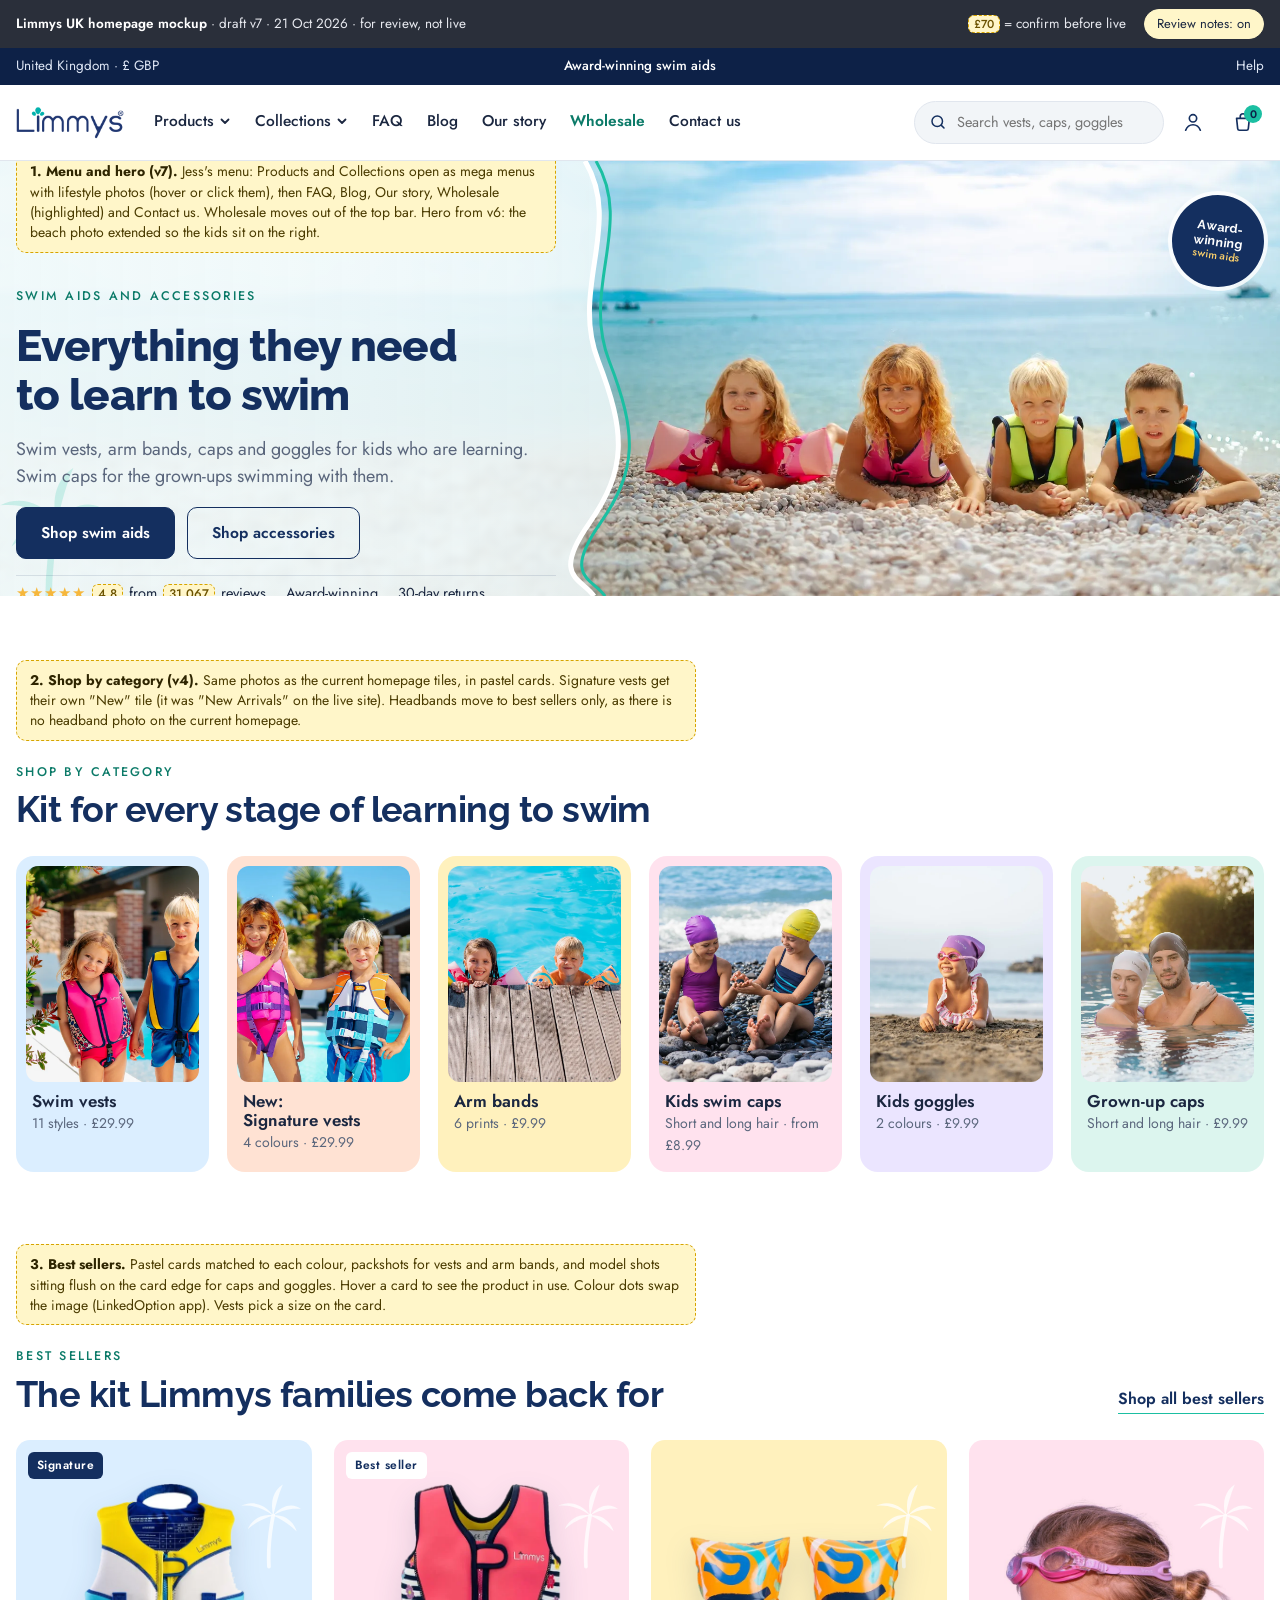
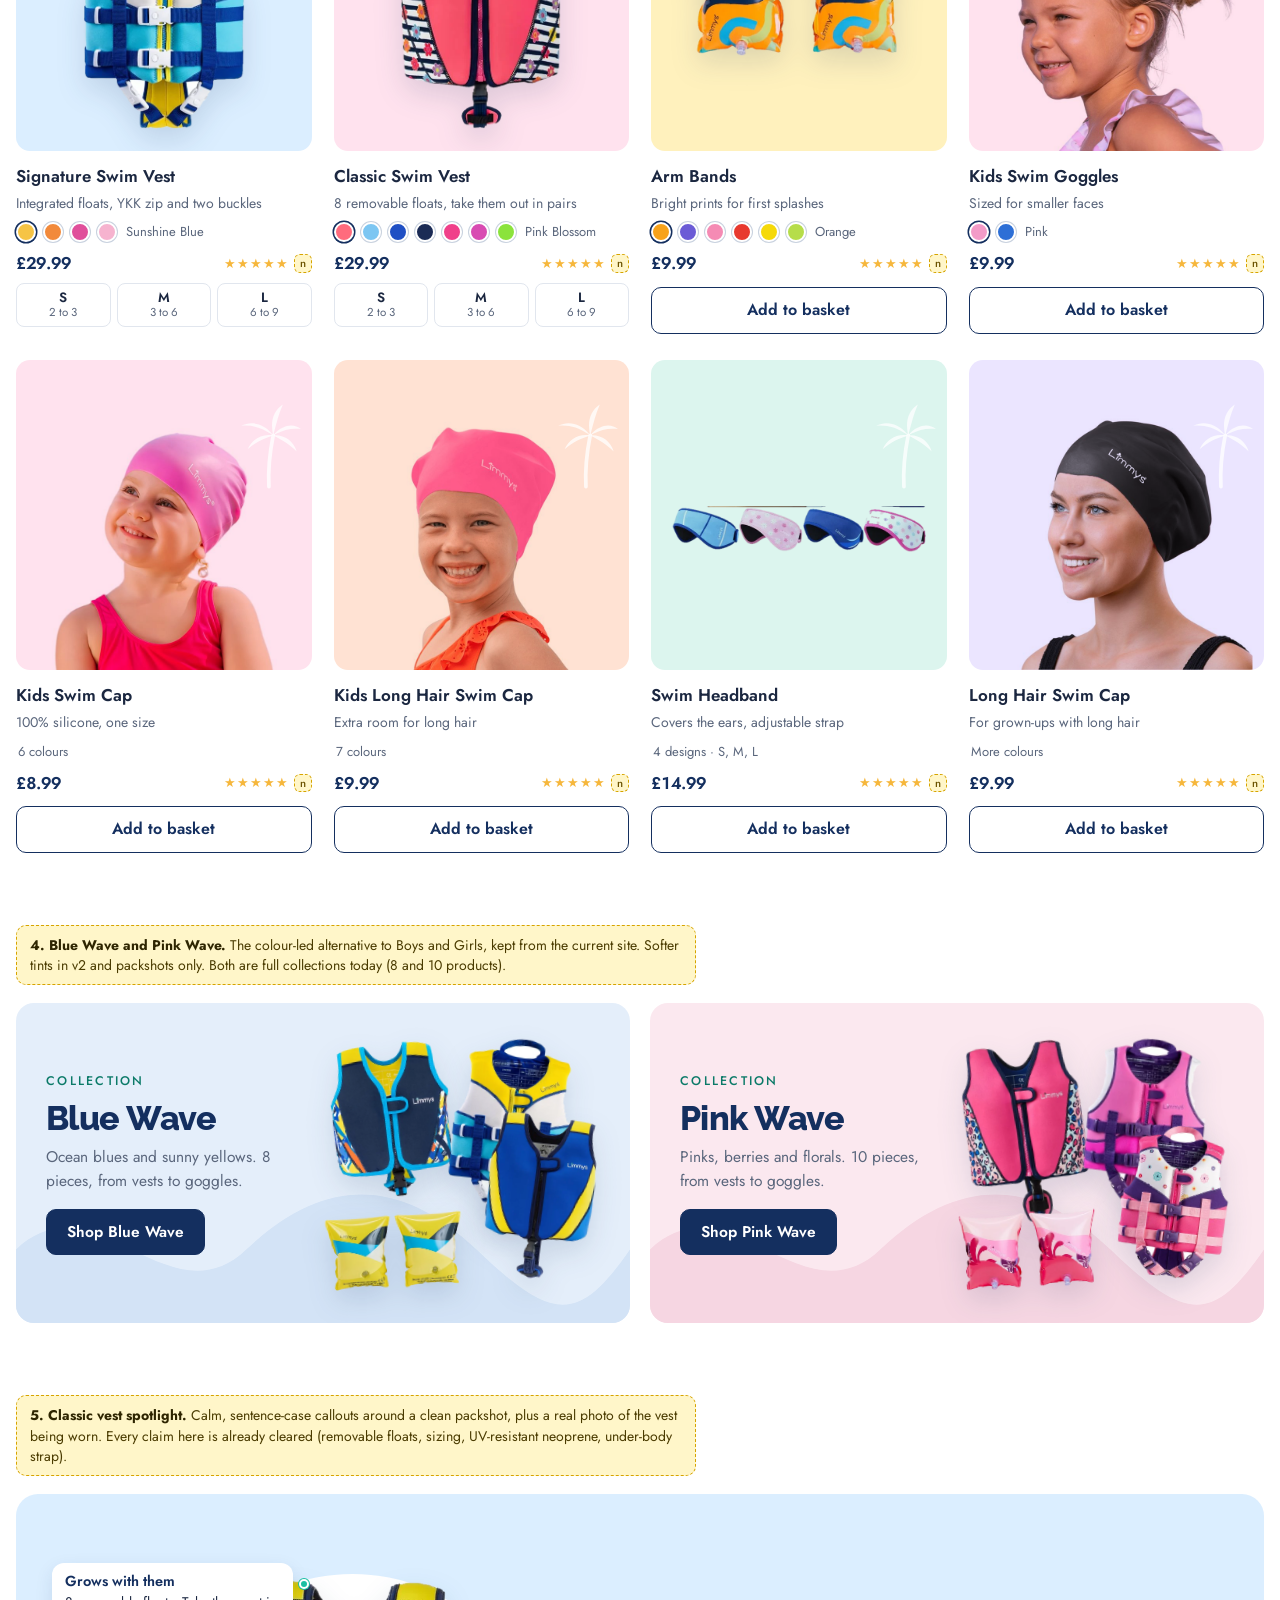
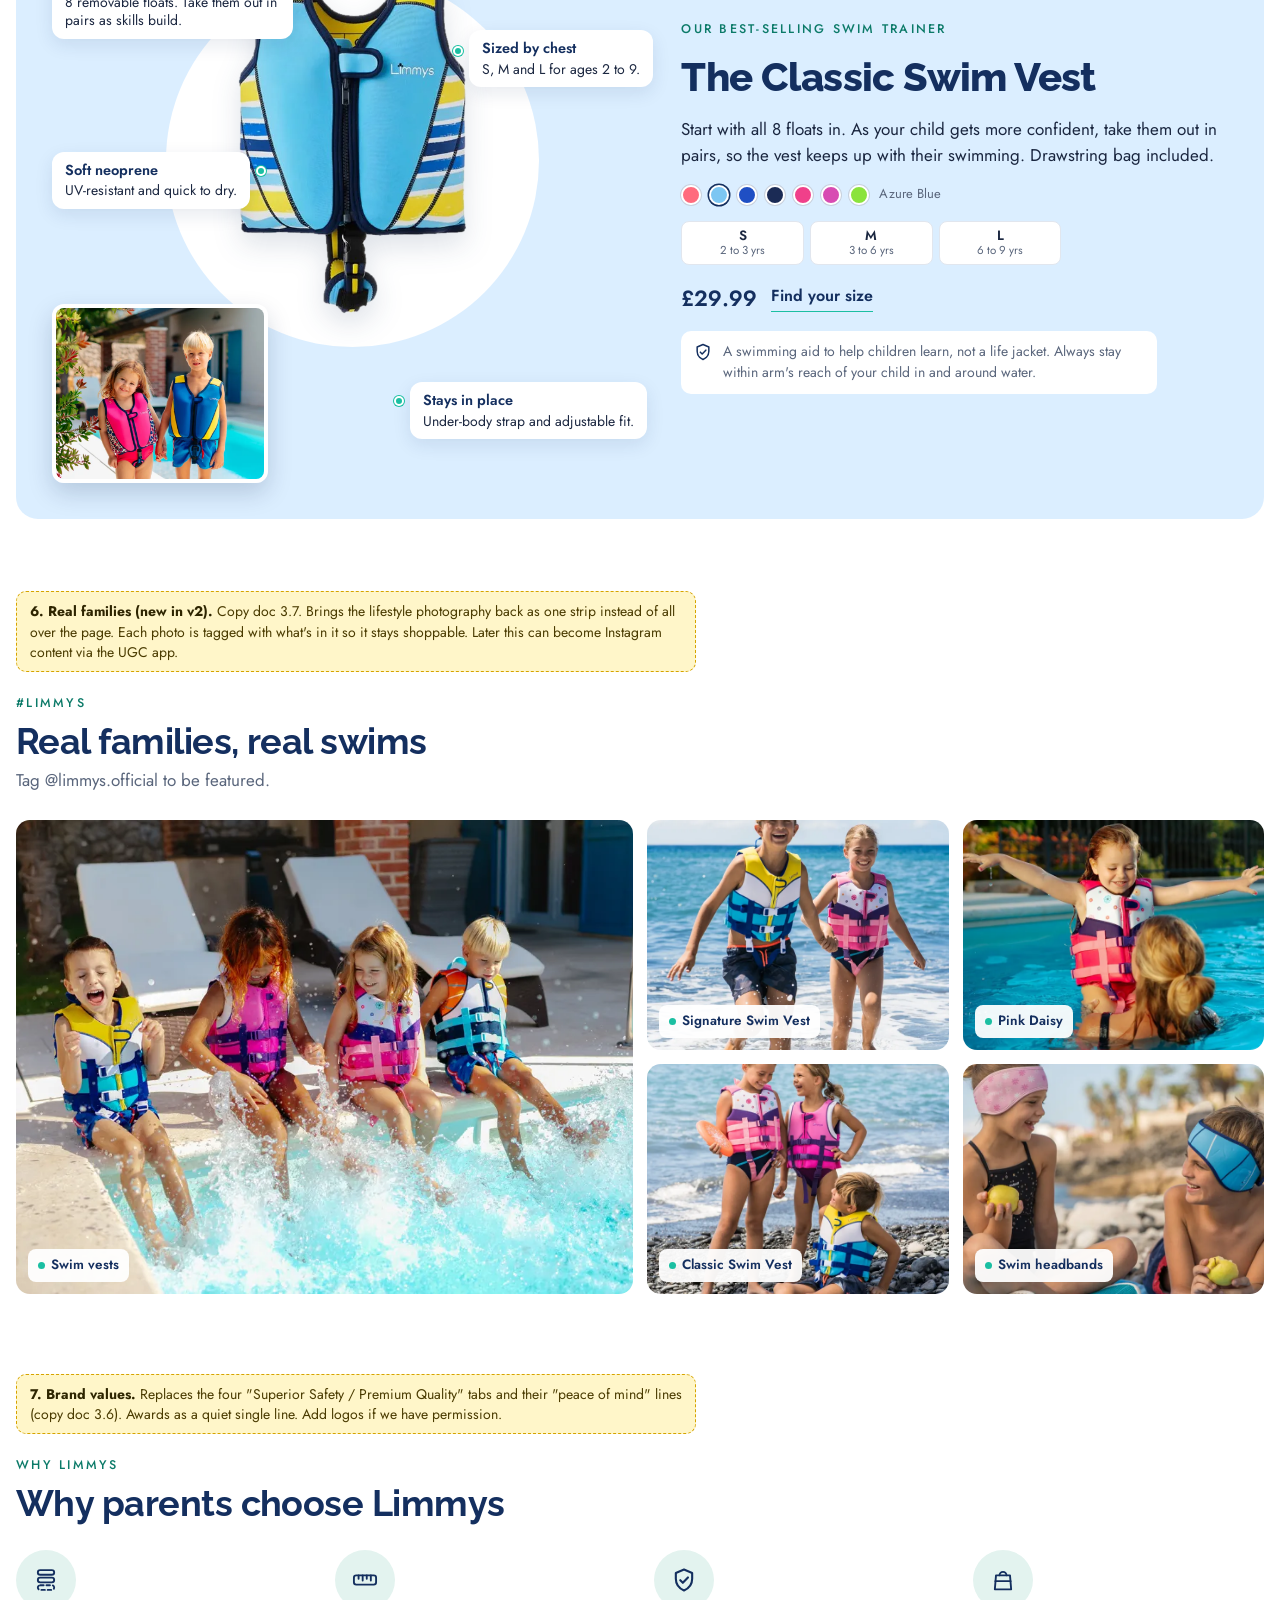
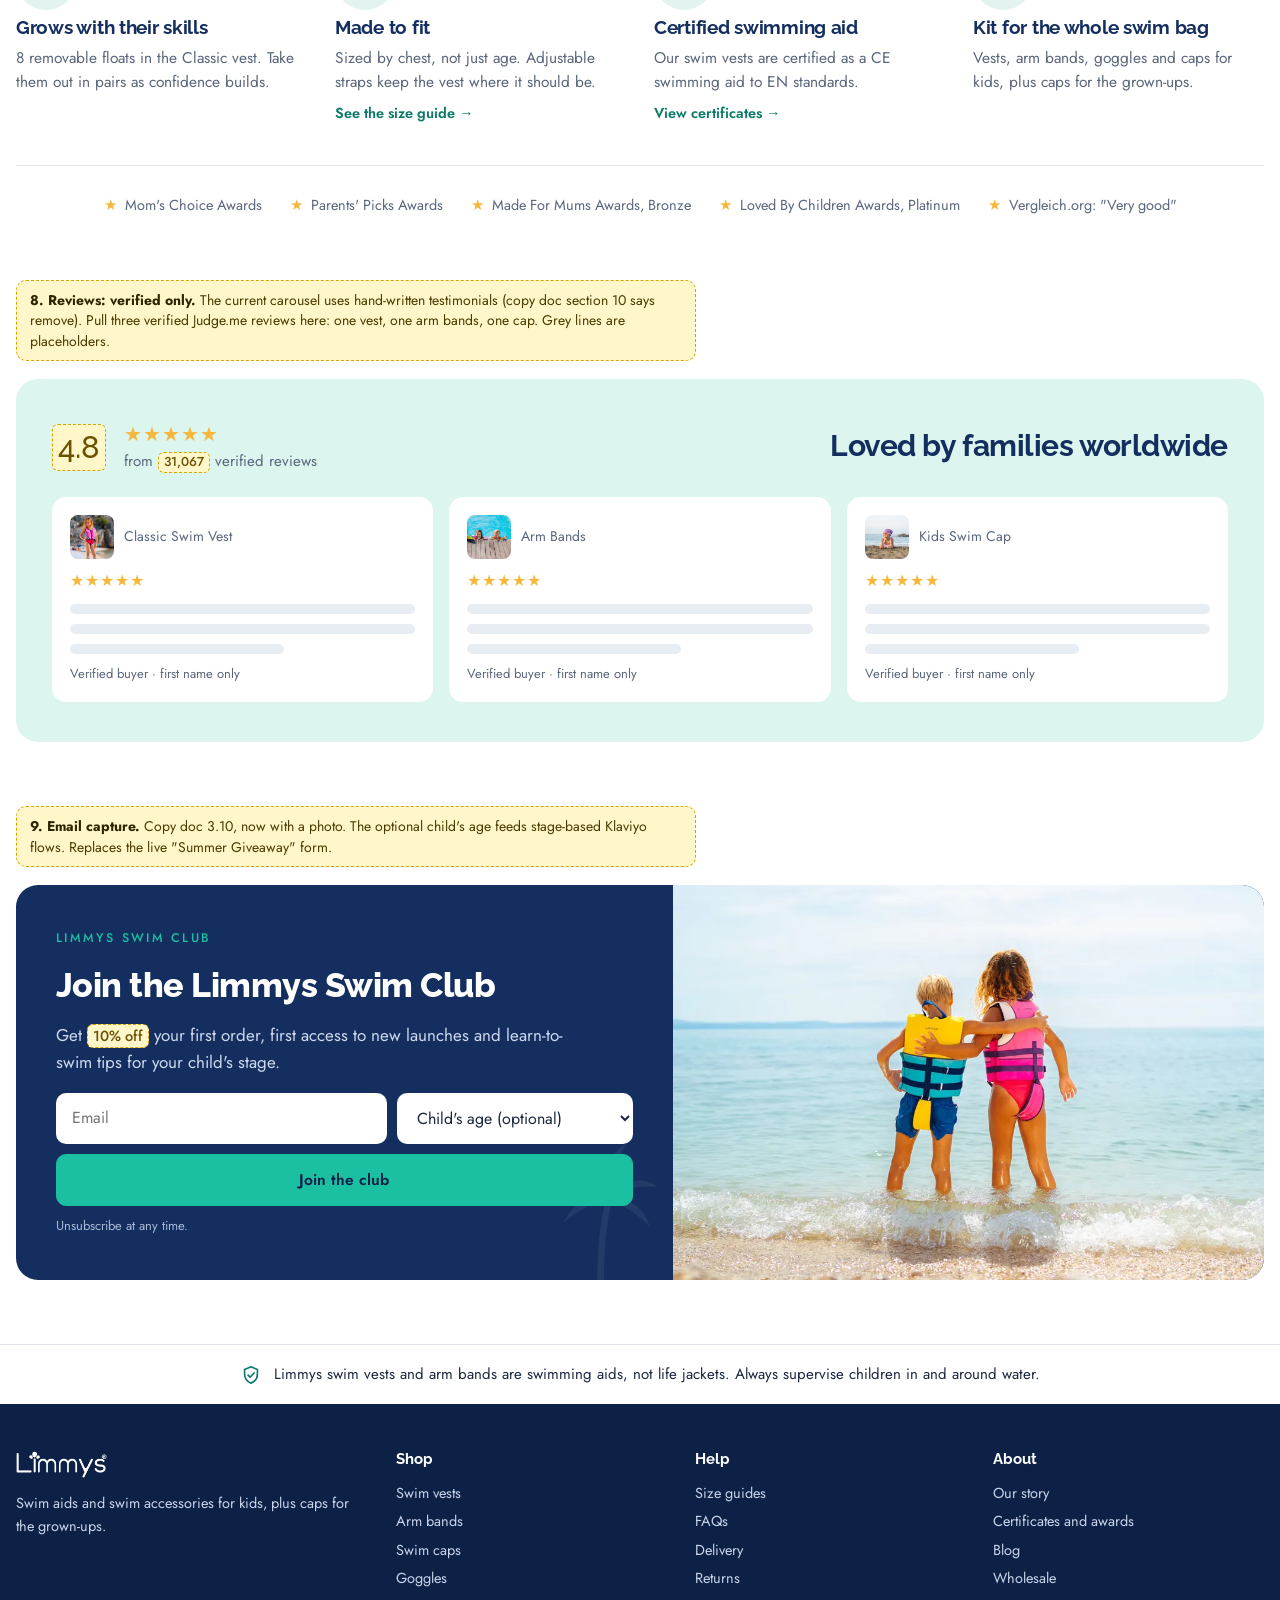
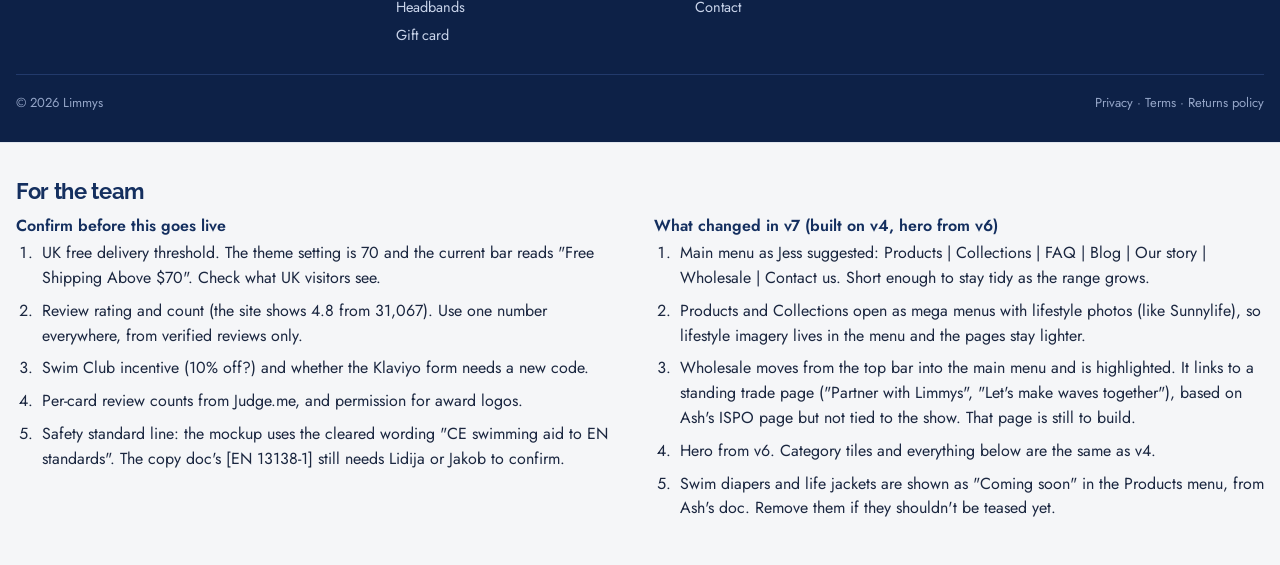
==== v7.html @ ace073a1 "Add v7: Jess's menu with mega menus, v6 beach hero Co-Authored-By: Claude Opus 5.5 <noreply@anthropi" ====
<!doctype html>
<html lang="en-GB">
<head>
<meta charset="utf-8">
<meta name="viewport" content="width=device-width,initial-scale=1,viewport-fit=cover">
<meta name="robots" content="noindex, nofollow">
<style>:root{color-scheme:light;padding-top:env(safe-area-inset-top,0px);padding-bottom:env(safe-area-inset-bottom,0px)}body{margin:0;font:14px system-ui,sans-serif}img{max-width:100%}[hidden]{display:none!important}</style>
</head>
<body>
<title>Limmys UK Homepage v7</title>
<meta name="claude:viewport-fit-sides" content="cover">
<link rel="preconnect" href="https://fonts.googleapis.com">
<link rel="preconnect" href="https://fonts.gstatic.com" crossorigin>
<link rel="stylesheet" href="https://fonts.googleapis.com/css2?family=Jost:wght@400;500;600&family=Raleway:wght@600;700;800&display=swap">
<style>
/* Layout: premium storefront. Real shoot photography carries the mood (hero, category tiles, family strip);
   clean packshots carry the shopping (best sellers, wave collections, spotlight). Navy + white base, brand aqua as a soft tint,
   teal only as a small accent. Graphics kept to a few line-art palms.
   Single light look on purpose: this mocks the live store, which has no dark mode. */
:root {
  color-scheme: light;
  --navy: #142f5f;
  --navy-deep: #0d2147;
  --teal: #1bbfa2;
  --teal-ink: #0b7a68;
  --ink: #1b2740;
  --muted: #5a667c;
  --line: #e1e6ee;
  --paper: #ffffff;
  --mist: #f2f5f8;
  --aqua: #e3f3ef;
  --blue-tint: #e4eefa;
  --pink-tint: #fbe8ef;
  --sun: #f6b73c;
  --sky: #dbeeff;
  --butter: #fff1bd;
  --pinkt: #ffe2ee;
  --lilac: #ebe5ff;
  --mintt: #dcf5ee;
  --coral: #ffe2d3;
  --beach-sky: #e3f5f7;
  --beach-sea: #a6e0dc;
  --beach-sea2: #7fd0c9;
  --beach-sand: #f7e8c9;
  --note: #fff6c9;
  --note-line: #d6a400;
  --display: "Raleway", "Avenir Next", "Segoe UI", sans-serif;
  --body: "Jost", "Futura", "Century Gothic", "Segoe UI", sans-serif;
  --r: 14px;
  --wrap: 1280px;
}
* { box-sizing: border-box; }
body { background: var(--paper); color: var(--ink); font-family: var(--body); font-size: 16px; line-height: 1.55; overflow-x: hidden; }
h1, h2, h3 { font-family: var(--display); color: var(--navy); margin: 0; text-wrap: balance; line-height: 1.12; letter-spacing: -.015em; }
p { margin: 0; }
a { color: inherit; }
button { font: inherit; cursor: pointer; }
:focus-visible { outline: 3px solid var(--teal); outline-offset: 3px; border-radius: 6px; }
.wrap { max-width: var(--wrap); margin: 0 auto; padding-left: max(16px, env(safe-area-inset-left, 0px)); padding-right: max(16px, env(safe-area-inset-right, 0px)); }
.gfx { position: absolute; pointer-events: none; }
img.p { display: block; max-width: 100%; height: auto; filter: drop-shadow(0 12px 14px rgba(20, 47, 95, .14)); }
.eyebrow { font-weight: 500; font-size: 12.5px; letter-spacing: .18em; text-transform: uppercase; color: var(--teal-ink); }
.stars { color: var(--sun); letter-spacing: 1px; }

/* ---------- Review chrome (not part of the store) ---------- */
.review { background: #2a2f3a; color: #e8eaf0; font-size: 13.5px; }
.review .wrap { display: flex; flex-wrap: wrap; gap: 8px 18px; align-items: center; padding-block: 9px; }
.review strong { color: #fff; font-weight: 600; }
.review .sp { flex: 1; }
.toggle { background: transparent; color: #fff; border: 1px solid rgba(255,255,255,.4); border-radius: 999px; padding: 4px 12px; font-size: 13px; }
.toggle[aria-pressed="true"] { background: var(--note); color: var(--ink); border-color: var(--note); }
.tbc { display: inline-block; border: 1.5px dashed var(--note-line); background: var(--note); color: #6b5200; border-radius: 6px; padding: 0 5px; font-size: .86em; font-weight: 500; line-height: 1.45; white-space: nowrap; }
.note { display: none; position: relative; z-index: 3; max-width: 680px; margin: 0 0 18px; background: var(--note); border: 1.5px dashed var(--note-line); border-radius: 10px; padding: 9px 13px; font-size: 14px; color: #4a3b00; line-height: 1.45; }
.note b { color: #2e2500; }
.notes-on .note { display: block; }

/* ---------- Utility bar + header ---------- */
.utility { background: var(--navy-deep); color: #dfe7f6; font-size: 13.5px; }
.utility .wrap { display: grid; grid-template-columns: 1fr auto 1fr; gap: 12px; align-items: center; padding-block: 8px; }
.utility .msg { text-align: center; font-weight: 500; color: #fff; }
.utility .msg span { color: var(--teal); }
.utility .r { justify-self: end; display: flex; gap: 18px; }
.utility a { text-decoration: none; }
.utility a:hover { color: #fff; }
header.site { background: var(--paper); border-bottom: 1px solid var(--line); position: sticky; top: env(safe-area-inset-top, 0px); z-index: 20; }
header.site .wrap { display: flex; align-items: center; gap: 30px; padding-block: 16px; }
.logo img { height: 38px; width: auto; display: block; }
nav.main { display: flex; gap: 26px; font-weight: 500; font-size: 15.5px; }
nav.main a { text-decoration: none; padding: 6px 0; border-bottom: 2px solid transparent; white-space: nowrap; }
nav.main a:hover { border-color: var(--teal); }
.hdr-r { margin-left: auto; display: flex; gap: 8px; align-items: center; }
.search { display: flex; align-items: center; gap: 8px; border: 1px solid var(--line); background: var(--mist); border-radius: 999px; padding: 8px 14px; width: 250px; color: var(--muted); font-size: 14.5px; }
.search svg { width: 18px; height: 18px; flex: none; color: var(--navy); }
.search input { border: 0; background: transparent; font: inherit; color: var(--ink); width: 100%; min-width: 0; outline: none; }
.icon-btn { width: 42px; height: 42px; display: grid; place-items: center; border-radius: 50%; border: 0; background: transparent; color: var(--navy); position: relative; }
.icon-btn:hover { background: var(--mist); }
.icon-btn svg { width: 22px; height: 22px; }
.bag-count { position: absolute; top: 4px; right: 2px; min-width: 18px; height: 18px; border-radius: 9px; background: var(--teal); color: var(--navy-deep); font-size: 11px; font-weight: 600; display: grid; place-items: center; padding: 0 4px; }
.menu-btn { display: none; }

/* ---------- Hero ---------- */
.hero { background: var(--beach-sky); position: relative; overflow: hidden; }
.hero .scene { position: absolute; inset: 0; width: 100%; height: 100%; z-index: 0; }
.hero-grid { position: relative; z-index: 2; display: grid; grid-template-columns: minmax(0, 1fr) minmax(0, 1fr); gap: 24px; align-items: center; padding-block: 34px 30px; }
.hero-copy { display: grid; align-content: center; gap: 16px; min-width: 0; }
.hero-art { position: relative; width: 100%; max-width: 560px; aspect-ratio: 1 / .74; justify-self: center; }
.hero-art .sunD { position: absolute; width: 58%; aspect-ratio: 1; left: 22%; top: 2%; border-radius: 50%; background: #ffe7a3; }
.hero-art img.p { position: absolute; }
.hero-art .v1 { width: 33%; left: 34%; top: 4%; z-index: 3; }
.hero-art .v2 { width: 25%; left: 15%; top: 14%; z-index: 2; transform: rotate(-9deg); }
.hero-art .v3 { width: 25%; right: 14%; top: 16%; z-index: 2; transform: rotate(8deg); }
.hero-art .a1 { width: 27%; left: 6%; bottom: 2%; z-index: 4; transform: rotate(-8deg); }
.hero-art .a2 { width: 25%; right: 6%; bottom: 4%; z-index: 4; transform: rotate(7deg); }
.hero-art .g1 { width: 22%; left: 40%; bottom: 0; z-index: 5; transform: rotate(-4deg); }
.badge-r { position: absolute; right: 0; top: 0; z-index: 6; width: 92px; aspect-ratio: 1; border-radius: 50%; background: var(--navy); color: #fff; display: grid; place-items: center; text-align: center; font-family: var(--display); font-weight: 700; font-size: 12.5px; line-height: 1.2; transform: rotate(8deg); box-shadow: 0 0 0 4px rgba(255,255,255,.8); }
.badge-r small { display: block; font-family: var(--body); font-weight: 500; font-size: 11px; color: #ffd36b; }
.hero h1 { font-size: clamp(32px, 3.8vw, 52px); font-weight: 800; }
.hero .sub { font-size: 18px; color: var(--muted); max-width: 30em; }
.ctas { display: flex; flex-wrap: wrap; gap: 12px; }
.btn { display: inline-flex; align-items: center; justify-content: center; gap: 8px; border-radius: 10px; padding: 13px 24px; font-weight: 600; font-size: 15.5px; text-decoration: none; border: 1.5px solid var(--navy); transition: background-color .15s ease, color .15s ease; }
.btn.solid { background: var(--navy); color: #fff; }
.btn.solid:hover { background: var(--navy-deep); }
.btn.ghost { background: transparent; color: var(--navy); }
.btn.ghost:hover { background: var(--paper); }
.trust { display: flex; flex-wrap: wrap; gap: 8px 20px; font-size: 14.5px; color: var(--ink); align-items: center; padding-top: 6px; border-top: 1px solid rgba(20,47,95,.12); }
.trust > span { display: inline-flex; align-items: center; gap: 6px; }

/* ---------- Generic section ---------- */
section.s { padding-block: 64px; position: relative; }
.s-head { display: flex; justify-content: space-between; align-items: end; gap: 12px 24px; flex-wrap: wrap; margin-bottom: 26px; }
.s-head h2 { font-size: clamp(26px, 3vw, 36px); font-weight: 700; margin-top: 6px; }
.s-head p { color: var(--muted); font-size: 17px; margin-top: 6px; }
.link { color: var(--navy); font-weight: 600; text-decoration: none; border-bottom: 1.5px solid var(--teal); padding-bottom: 2px; white-space: nowrap; }

/* ---------- Category tiles (photos) ---------- */
.cats { display: grid; grid-template-columns: repeat(6, minmax(0, 1fr)); gap: 18px; }
.cat { text-decoration: none; display: grid; gap: 10px; align-content: start; min-width: 0; border-radius: 18px; padding: 10px 10px 16px; transition: transform .2s ease; }
.cat:hover { transform: translateY(-3px); }
.cat h3, .cat .meta { padding-inline: 6px; }
.cat .ph { border-radius: 12px; overflow: hidden; aspect-ratio: 4 / 5; max-width: 100%; background: var(--mist); }
.bg-sky { background: var(--sky); } .bg-butter { background: var(--butter); } .bg-pink { background: var(--pinkt); }
.bg-lilac { background: var(--lilac); } .bg-mint { background: var(--mintt); } .bg-coral { background: var(--coral); }
.cat .ph img { width: 100%; height: 100%; object-fit: cover; display: block; transition: transform .4s ease; }
.cat:hover .ph img { transform: scale(1.05); }
.cat h3 { font-family: var(--body); font-size: 17px; font-weight: 600; color: var(--ink); letter-spacing: 0; }
.cat .meta { font-size: 14px; color: var(--muted); margin-top: -8px; }

/* ---------- Product cards ---------- */
.grid { display: grid; grid-template-columns: repeat(4, minmax(0, 1fr)); gap: 26px 22px; }
.card { display: grid; grid-template-rows: auto 1fr; gap: 14px; min-width: 0; }
.card .ph { position: relative; border-radius: var(--r); aspect-ratio: 1 / 1.05; overflow: hidden; background: var(--mist); display: grid; place-items: center; transition: background-color .25s ease; }
.card .ph .gfx.palm { width: 64px; right: 10px; top: 10px; color: rgba(255,255,255,.75); z-index: 0; }
.card .ph img.p { max-height: 74%; max-width: 74%; width: auto; position: relative; z-index: 1; }
.card .ph img.model { position: absolute; left: 50%; bottom: 0; transform: translateX(-50%); height: 88%; width: auto; max-width: none; mix-blend-mode: multiply; z-index: 1; }
.card .ph img.model.wide { height: auto; width: 86%; bottom: 38%; }
.card .ph .alt { position: absolute; inset: 0; width: 100%; height: 100%; object-fit: cover; opacity: 0; transition: opacity .35s ease; z-index: 2; }
.card:hover .ph .alt { opacity: 1; }
.badge { position: absolute; left: 12px; top: 12px; z-index: 3; background: var(--paper); color: var(--navy); font-weight: 600; font-size: 12px; letter-spacing: .04em; border-radius: 6px; padding: 4px 9px; }
.badge.dark { background: var(--navy); color: #fff; }
.card .body { display: grid; gap: 6px; align-content: start; }
.card h3 { font-family: var(--body); font-size: 17px; font-weight: 600; color: var(--ink); line-height: 1.3; letter-spacing: 0; }
.card .feat { font-size: 14px; color: var(--muted); }
.card .row { display: flex; align-items: center; justify-content: space-between; gap: 8px; flex-wrap: wrap; }
.price { font-weight: 600; font-size: 17px; color: var(--navy); font-variant-numeric: tabular-nums; }
.rating { font-size: 13px; color: var(--muted); display: inline-flex; gap: 5px; align-items: center; }
.swatches { display: flex; flex-wrap: wrap; gap: 7px; min-height: 24px; align-items: center; }
.sw-btn { width: 20px; height: 20px; border-radius: 50%; border: 2px solid var(--paper); box-shadow: 0 0 0 1px #c9d2df; padding: 0; }
.sw-btn[aria-pressed="true"] { box-shadow: 0 0 0 1.5px var(--navy); }
.sw-label { font-size: 13px; color: var(--muted); margin-left: 2px; }
.add { margin-top: 4px; width: 100%; border-radius: 10px; border: 1.5px solid var(--navy); background: var(--paper); color: var(--navy); font-weight: 600; padding: 10px 14px; transition: background-color .15s ease, color .15s ease; }
.add:hover { background: var(--navy); color: #fff; }
.sizes { display: flex; gap: 6px; }
.sizes button { flex: 1; border: 1px solid var(--line); background: var(--paper); border-radius: 8px; padding: 6px 0; font-weight: 600; font-size: 13.5px; color: var(--ink); line-height: 1.2; }
.sizes button small { display: block; font-weight: 400; font-size: 11.5px; color: var(--muted); }
.sizes button:hover { border-color: var(--navy); }

/* ---------- Wave collections ---------- */
.waves { display: grid; grid-template-columns: 1fr 1fr; gap: 20px; }
.wave-tile { position: relative; border-radius: 18px; overflow: hidden; min-height: 320px; text-decoration: none; display: grid; grid-template-columns: minmax(0, 1fr) minmax(0, 1.1fr); align-items: center; padding: 30px; gap: 10px; }
.wave-tile.blue { background: var(--blue-tint); }
.wave-tile.pinky { background: var(--pink-tint); }
.wave-tile .gfx.wv { left: 0; right: 0; bottom: 0; width: 100%; height: 46%; }
.wave-tile.blue .wv { color: #d3e3f6; } .wave-tile.pinky .wv { color: #f6d6e2; }
.wave-tile .txt { position: relative; z-index: 2; display: grid; gap: 8px; align-content: center; min-width: 0; }
.wave-tile h3 { font-size: clamp(26px, 2.8vw, 34px); font-weight: 800; }
.wave-tile .txt p { color: var(--muted); font-size: 15.5px; }
.wave-tile .btn { justify-self: start; margin-top: 8px; padding: 10px 20px; }
.wave-tile .pile { position: relative; z-index: 2; height: 250px; }
.pile img.p { position: absolute; }
.pile .i1 { width: 42%; left: 6%; top: 2%; transform: rotate(-7deg); }
.pile .i2 { width: 42%; left: 48%; top: 0; transform: rotate(6deg); }
.pile .i3 { width: 48%; left: 4%; bottom: 0; transform: rotate(-3deg); z-index: 3; }
.pile .i4 { width: 38%; right: 2%; bottom: 4%; transform: rotate(7deg); z-index: 3; }

/* ---------- Spotlight ---------- */
.spot { background: var(--sky); border-radius: 22px; display: grid; grid-template-columns: minmax(0, 1.1fr) minmax(0, 1fr); gap: 28px; align-items: center; padding: 36px; position: relative; overflow: hidden; }
.spot-art { position: relative; aspect-ratio: 1 / .92; min-width: 0; max-width: 100%; }
.spot-art .disc { position: absolute; width: 62%; aspect-ratio: 1; left: 19%; top: 8%; border-radius: 50%; background: var(--paper); }
.spot-art img.p { position: absolute; width: 38%; left: 31%; top: 9%; z-index: 2; }
.spot-art .inset { position: absolute; left: 0; bottom: 0; width: 36%; border-radius: 12px; border: 4px solid var(--paper); box-shadow: 0 10px 24px rgba(13,33,71,.18); z-index: 4; display: block; }
.callout { position: absolute; z-index: 3; background: var(--paper); border-radius: 12px; padding: 9px 13px; font-size: 14px; line-height: 1.3; max-width: 40%; box-shadow: 0 6px 18px rgba(20,47,95,.10); }
.callout b { display: block; font-weight: 600; color: var(--navy); font-size: 14.5px; margin-bottom: 2px; }
.callout .dot { position: absolute; width: 10px; height: 10px; border-radius: 50%; background: var(--teal); border: 2px solid var(--paper); box-shadow: 0 0 0 1px var(--teal); }
.co1 { left: 0; top: 6%; } .co1 .dot { right: -16px; top: 16px; }
.co2 { right: 0; top: 18%; } .co2 .dot { left: -16px; top: 16px; }
.co3 { left: 0; top: 40%; } .co3 .dot { right: -16px; top: 14px; }
.co4 { right: 1%; bottom: 8%; } .co4 .dot { left: -16px; top: 14px; }
.spot .copy { display: grid; gap: 16px; position: relative; z-index: 2; min-width: 0; }
.spot h2 { font-size: clamp(28px, 3.2vw, 40px); font-weight: 800; }
.spot .copy > p { font-size: 17px; color: var(--ink); max-width: 34em; }
.spot .sizes { max-width: 380px; }
.spot .price { font-size: 22px; }
.safety { display: flex; gap: 10px; align-items: start; font-size: 14px; color: var(--muted); background: var(--paper); border-radius: 10px; padding: 10px 12px; max-width: 34em; }
.safety svg { flex: none; width: 20px; height: 20px; color: var(--navy); margin-top: 1px; }
.swatch-strip { display: flex; gap: 8px; flex-wrap: wrap; align-items: center; }

/* ---------- Real families ---------- */
.mosaic { display: grid; grid-template-columns: repeat(4, minmax(0, 1fr)); grid-auto-rows: 230px; gap: 14px; }
.tile { position: relative; border-radius: var(--r); overflow: hidden; background: var(--mist); }
.tile img { width: 100%; height: 100%; object-fit: cover; display: block; transition: transform .4s ease; }
.tile:hover img { transform: scale(1.04); }
.tile.big { grid-column: span 2; grid-row: span 2; }
.tile .tag { position: absolute; left: 12px; bottom: 12px; background: rgba(255,255,255,.94); color: var(--navy); border-radius: 8px; padding: 6px 10px; font-size: 13.5px; font-weight: 600; display: inline-flex; gap: 6px; align-items: center; }
.tile .tag::before { content: ""; width: 7px; height: 7px; border-radius: 50%; background: var(--teal); }

/* ---------- Tenets ---------- */
.tenets { display: grid; grid-template-columns: repeat(4, minmax(0, 1fr)); gap: 28px; }
.tenet { display: grid; gap: 8px; align-content: start; }
.tenet .ic { width: 60px; height: 60px; border-radius: 50%; display: grid; place-items: center; background: var(--aqua); }
.tenet .ic svg { width: 28px; height: 28px; color: var(--navy); }
.tenet h3 { font-size: 18.5px; font-weight: 700; }
.tenet p { color: var(--muted); font-size: 15.5px; }
.tenet a { font-size: 14.5px; font-weight: 600; color: var(--teal-ink); text-decoration: none; }
.awards { margin-top: 40px; padding-top: 28px; border-top: 1px solid var(--line); display: flex; flex-wrap: wrap; gap: 10px 28px; align-items: center; justify-content: center; color: var(--muted); font-size: 14.5px; }
.awards span { display: inline-flex; gap: 8px; align-items: center; }
.awards span::before { content: "★"; color: var(--sun); }

/* ---------- Reviews ---------- */
.reviews { background: var(--mintt); border-radius: 22px; padding: 40px 36px; }
.rev-sum { display: flex; flex-wrap: wrap; align-items: center; gap: 10px 18px; margin-bottom: 24px; }
.rev-sum .big { font-family: var(--display); font-weight: 800; font-size: 44px; color: var(--navy); line-height: 1; }
.rev-sum .stars { font-size: 20px; }
.rev-grid { display: grid; grid-template-columns: repeat(3, minmax(0, 1fr)); gap: 16px; }
.rev { background: var(--paper); border-radius: 14px; padding: 18px; display: grid; gap: 10px; align-content: start; min-width: 0; }
.rev .prod { display: flex; gap: 10px; align-items: center; font-size: 14px; color: var(--muted); }
.rev .prod img { width: 44px; height: 44px; object-fit: cover; border-radius: 8px; }
.rev .ph-line { height: 10px; border-radius: 5px; background: #e8edf3; }
.rev .ph-line.s { width: 62%; }
.rev .who { font-size: 13px; color: var(--muted); }

/* ---------- Swim club ---------- */
.club { background: var(--navy); color: #fff; border-radius: 22px; overflow: hidden; display: grid; grid-template-columns: minmax(0, 1fr) minmax(0, .9fr); position: relative; }
.club .in { padding: 44px 40px; display: grid; gap: 18px; align-content: center; position: relative; }
.club h2 { color: #fff; font-size: clamp(26px, 2.8vw, 34px); font-weight: 800; }
.club p { color: #cfd9ee; font-size: 17px; max-width: 30em; }
.club form { display: grid; grid-template-columns: 1.4fr 1fr; gap: 10px; position: relative; z-index: 2; }
.club input, .club select { font: inherit; font-size: 16px; padding: 13px 16px; border-radius: 10px; border: 0; background: #fff; color: var(--ink); min-width: 0; }
.club form .btn { grid-column: 1 / -1; background: var(--teal); border-color: var(--teal); color: var(--navy-deep); }
.club .fine { grid-column: 1 / -1; font-size: 13px; color: #a9b8d6; margin: 0; }
.club .ok { grid-column: 1 / -1; color: var(--teal); font-weight: 600; }
.club .photo { position: relative; min-height: 300px; }
.club .photo img { position: absolute; inset: 0; width: 100%; height: 100%; object-fit: cover; display: block; }
.club .gfx.palm { width: 120px; right: 10px; bottom: -10px; color: rgba(255,255,255,.06); }

/* ---------- Safety + footer ---------- */
.safety-band { border-top: 1px solid var(--line); }
.safety-band .wrap { display: flex; gap: 12px; align-items: center; justify-content: center; padding-block: 18px; font-size: 15px; color: var(--ink); text-align: center; }
.safety-band svg { width: 22px; height: 22px; color: var(--teal-ink); flex: none; }
footer.site { background: var(--navy-deep); color: #c9d4ea; font-size: 14.5px; }
footer.site .wrap { display: grid; grid-template-columns: 1.3fr repeat(3, 1fr); gap: 28px; padding-block: 44px 28px; }
footer.site h4 { color: #fff; font-family: var(--display); font-size: 15px; margin: 0 0 10px; }
footer.site ul { list-style: none; margin: 0; padding: 0; display: grid; gap: 6px; }
footer.site a { text-decoration: none; }
footer.site a:hover { color: #fff; }
footer.site .logo img { filter: brightness(0) invert(1); height: 32px; }
footer.site .base { grid-column: 1 / -1; border-top: 1px solid #223a6b; padding-top: 18px; display: flex; flex-wrap: wrap; justify-content: space-between; gap: 10px; font-size: 13px; color: #94a5c7; }

/* ---------- Open items (review chrome) ---------- */
.open { background: #f5f6f8; border-top: 1px solid var(--line); }
.open .wrap { padding-block: 36px 44px; display: grid; gap: 14px; }
.open h2 { font-size: 22px; }
.open ol { margin: 0; padding-left: 22px; display: grid; gap: 8px; }
.open li { padding-left: 4px; }
.open .cols { display: grid; grid-template-columns: 1fr 1fr; gap: 28px; }
.open h3 { font-family: var(--body); font-size: 16px; font-weight: 600; color: var(--navy); margin-bottom: 6px; letter-spacing: 0; }

.toast { position: fixed; left: 50%; bottom: calc(22px + env(safe-area-inset-bottom, 0px)); transform: translate(-50%, 20px); background: var(--navy); color: #fff; padding: 11px 18px; border-radius: 10px; font-weight: 500; font-size: 14.5px; opacity: 0; transition: opacity .2s ease, transform .2s ease; z-index: 40; pointer-events: none; }
.toast.show { opacity: 1; transform: translate(-50%, 0); }

/* ---------- Responsive ---------- */
@media (max-width: 1180px) {
  .search { width: 180px; }
  nav.main { gap: 18px; font-size: 15px; }
  .cats { grid-template-columns: repeat(3, minmax(0, 1fr)); }
}
@media (max-width: 980px) {
  nav.main, .search, .utility .l, .utility .r { display: none; }
  .utility .wrap { grid-template-columns: 1fr; }
  .menu-btn { display: grid; }
  .hero-grid { grid-template-columns: 1fr; padding-block: 24px 20px; }
  .hero-art { max-width: 440px; }
  .grid { grid-template-columns: repeat(2, minmax(0, 1fr)); gap: 22px 14px; }
  .waves { grid-template-columns: 1fr; }
  .spot { grid-template-columns: 1fr; padding: 24px; }
  .mosaic { grid-template-columns: repeat(2, minmax(0, 1fr)); grid-auto-rows: 170px; }
  .tenets { grid-template-columns: repeat(2, minmax(0, 1fr)); }
  .rev-grid { grid-template-columns: 1fr; }
  .club { grid-template-columns: 1fr; }
  .club .photo { order: -1; min-height: 220px; }
  .club .in { padding: 28px 22px; }
  footer.site .wrap { grid-template-columns: 1fr 1fr; }
  .open .cols { grid-template-columns: 1fr; }
}
@media (max-width: 560px) {
  .cats { grid-template-columns: repeat(2, minmax(0, 1fr)); gap: 16px 12px; }
  .wave-tile { grid-template-columns: 1fr; padding: 22px; }
  .wave-tile .pile { height: 200px; width: 100%; max-width: 300px; justify-self: center; }
  .callout { font-size: 12.5px; padding: 7px 10px; max-width: 46%; }
  .callout b { font-size: 13px; }
  .tenets { grid-template-columns: 1fr; }
  .club form { grid-template-columns: 1fr; }
  .reviews { padding: 28px 20px; }
  .hdr-r .hide-sm { display: none; }
  .badge-r { width: 74px; font-size: 11px; }
}
@media (prefers-reduced-motion: reduce) { * { transition: none !important; } }

/* ---------- v4 hero: kids cut-out standing in the sea ---------- */
.hero-grid { z-index: auto; padding-block: 26px 0; min-height: 470px; align-items: stretch; }
.hero-copy { position: relative; z-index: 3; padding-bottom: 104px; }
.kids { position: relative; z-index: 1; align-self: end; justify-self: center; width: 100%; max-width: 640px; }
.kids img { display: block; width: 100%; height: auto; filter: drop-shadow(0 10px 18px rgba(13, 33, 71, .18)); }
.kids .badge-r { right: 2%; top: 4%; }
.front { position: absolute; left: 0; right: 0; bottom: 0; width: 100%; height: 132px; z-index: 2; pointer-events: none; }
@media (max-width: 980px) {
  .hero-grid { min-height: 0; padding-block: 22px 0; }
  .hero-copy { padding-bottom: 8px; }
  .kids { max-width: 460px; }
  .front { height: 92px; }
}
/* ---------- v6 hero: extended beach photo across the whole banner, wavy see-through text panel ---------- */
.hero6 { position: relative; overflow: hidden; height: clamp(420px, 34vw, 520px); background: #dfeff3; }
.h6-photo { position: absolute; inset: 0; }
.h6-photo img { width: 100%; height: 100%; object-fit: cover; object-position: right center; display: block; }
.h6-photo .badge-r { right: max(16px, calc((100vw - var(--wrap)) / 2 + 16px)); top: 8%; }
.h6-panel { position: absolute; top: 0; bottom: 0; left: 0; z-index: 2;
  width: calc(clamp(480px, calc((100vw - var(--wrap)) / 2 + 560px), 60vw) + 70px);
  background: linear-gradient(90deg, rgba(240, 249, 250, .95), rgba(240, 249, 250, .86));
  -webkit-backdrop-filter: blur(3px); backdrop-filter: blur(3px);
  -webkit-mask: linear-gradient(#000, #000) left / calc(100% - 69px) 100% no-repeat, url("data:image/svg+xml,%3Csvg xmlns='http://www.w3.org/2000/svg' viewBox='0 0 70 480' preserveAspectRatio='none'%3E%3Cpath d='M0 0H25C63 70 10 140 38 220S67 340 29 400S22 460 34 480H0Z'/%3E%3C/svg%3E") right / 70px 100% no-repeat;
          mask: linear-gradient(#000, #000) left / calc(100% - 69px) 100% no-repeat, url("data:image/svg+xml,%3Csvg xmlns='http://www.w3.org/2000/svg' viewBox='0 0 70 480' preserveAspectRatio='none'%3E%3Cpath d='M0 0H25C63 70 10 140 38 220S67 340 29 400S22 460 34 480H0Z'/%3E%3C/svg%3E") right / 70px 100% no-repeat; }
.h6-lines { position: absolute; top: 0; bottom: 0; z-index: 3; width: 84px; height: 100%; pointer-events: none;
  left: calc(clamp(480px, calc((100vw - var(--wrap)) / 2 + 560px), 60vw)); }
.h6-panel .gfx.palm { width: 150px; left: -24px; bottom: -18px; color: rgba(27, 191, 162, .18); }
.h6-copy { position: relative; z-index: 3; height: 100%; display: grid; align-content: center; gap: 16px; max-width: 540px;
  padding-left: max(16px, env(safe-area-inset-left, 0px), calc((100vw - var(--wrap)) / 2 + 16px)); padding-right: 16px; box-sizing: content-box; }
.h6-copy h1 { font-size: clamp(32px, 3.4vw, 50px); font-weight: 800; }
.h6-copy .sub { font-size: 18px; color: var(--muted); max-width: 30em; }
.h6-wave-m { display: none; }
@media (max-width: 1180px) and (min-width: 981px) {
  .hero6 { height: 390px; }
  .h6-panel { width: calc(40vw + 70px); }
  .h6-lines { left: 40vw; }
  .h6-copy { max-width: calc(40vw - 40px); gap: 12px; }
  .h6-copy h1 { font-size: 32px; }
  .h6-copy .sub { font-size: 16px; }
}
@media (max-width: 980px) {
  .hero6 { height: auto; display: flex; flex-direction: column; background: #f0f9fa; }
  .h6-photo { position: relative; height: 260px; }
  .h6-panel { position: relative; width: 100%; -webkit-mask: none; mask: none; background: #f0f9fa; backdrop-filter: none; -webkit-backdrop-filter: none; }
  .h6-lines { display: none; }
  .h6-wave-m { display: block; position: absolute; left: 0; top: -38px; width: 100%; height: 40px; }
  .h6-copy { padding: 10px max(16px, env(safe-area-inset-right, 0px)) 30px max(16px, env(safe-area-inset-left, 0px)); max-width: none; box-sizing: border-box; }
}

/* ---------- v7 menu: Products and Collections mega menus ---------- */
header.site { position: sticky; }
nav.main { gap: 24px; align-items: center; }
.nav-dd { display: inline-flex; align-items: center; gap: 5px; background: none; border: 0; padding: 6px 0; font: inherit; font-weight: 500; font-size: 15.5px; color: var(--ink); border-bottom: 2px solid transparent; }
.nav-dd svg { width: 12px; height: 12px; transition: transform .2s ease; }
.nav-dd[aria-expanded="true"] { border-color: var(--teal); }
.nav-dd[aria-expanded="true"] svg { transform: rotate(180deg); }
nav.main a.wholesale { color: var(--teal-ink); font-weight: 600; }
.search-ic { display: none; }
.mega { position: absolute; left: 0; right: 0; top: 100%; background: var(--paper); border-top: 1px solid var(--line); box-shadow: 0 22px 34px rgba(13, 33, 71, .12); z-index: 30; }
header.site .mega .wrap { display: grid; gap: 32px; padding-block: 30px 36px; align-items: start; }
header.site #mega-products .wrap { grid-template-columns: repeat(3, minmax(150px, .7fr)) minmax(0, 2.3fr); }
header.site #mega-collections .wrap { grid-template-columns: minmax(170px, 1fr) minmax(0, 3.4fr); }
.mega h4 { font-family: var(--body); font-weight: 600; font-size: 12.5px; letter-spacing: .16em; text-transform: uppercase; color: var(--muted); margin: 0 0 14px; }
.mega ul { list-style: none; margin: 0; padding: 0; display: grid; gap: 10px; }
.mega ul a { text-decoration: none; font-size: 15.5px; color: var(--ink); }
.mega ul a:hover { color: var(--teal-ink); }
.mega ul a { white-space: nowrap; }
.mega ul a small { color: var(--muted); font-size: 13px; margin-left: 4px; }
.mega .col { display: grid; align-content: start; gap: 26px; min-width: 0; }
.mega .pics { display: grid; grid-template-columns: repeat(2, minmax(0, 1fr)); gap: 16px; }
#mega-collections .pics { grid-template-columns: repeat(3, minmax(0, 1fr)); }
.mega .pic { position: relative; display: block; border-radius: 14px; overflow: hidden; aspect-ratio: 4 / 3; max-width: 100%; background: var(--mist); text-decoration: none; }
.mega .pic img { width: 100%; height: 100%; object-fit: cover; display: block; transition: transform .4s ease; }
.mega .pic img.pk { object-fit: contain; padding: 14% 18% 22%; filter: drop-shadow(0 12px 14px rgba(20, 47, 95, .16)); }
.mega .pic:hover img { transform: scale(1.04); }
.mega .pic span { position: absolute; left: 12px; bottom: 12px; background: rgba(255, 255, 255, .95); color: var(--navy); font-weight: 600; font-size: 14px; border-radius: 8px; padding: 6px 11px; }
.drawer { position: absolute; left: 0; right: 0; top: 100%; background: var(--paper); border-top: 1px solid var(--line); box-shadow: 0 22px 34px rgba(13, 33, 71, .12); z-index: 30; max-height: calc(100vh - 140px); overflow-y: auto; }
header.site .drawer .wrap { display: grid; gap: 2px; padding-block: 12px 22px; }
.drawer details, .drawer > .wrap > a { border-bottom: 1px solid var(--line); }
.drawer summary, .drawer > .wrap > a { display: flex; justify-content: space-between; align-items: center; padding: 14px 2px; font-weight: 500; font-size: 16.5px; text-decoration: none; cursor: pointer; list-style: none; }
.drawer summary::-webkit-details-marker { display: none; }
.drawer summary::after { content: "+"; font-size: 20px; color: var(--muted); }
.drawer details[open] summary::after { content: "−"; }
.drawer details .sub { display: grid; gap: 10px; padding: 0 2px 16px 12px; }
.drawer details .sub b { font-size: 12px; letter-spacing: .14em; text-transform: uppercase; color: var(--muted); font-weight: 600; margin-top: 6px; }
.drawer details .sub a { text-decoration: none; font-size: 15.5px; }
.drawer .wholesale { color: var(--teal-ink); }
@media (max-width: 1240px) {
  .search { display: none; }
  .search-ic { display: grid; }
  nav.main { gap: 18px; }
  .nav-dd, nav.main a { font-size: 15px; }
}
@media (min-width: 981px) { .drawer { display: none !important; } }
@media (max-width: 980px) { .mega { display: none !important; } }
</style>

<svg width="0" height="0" style="position:absolute" aria-hidden="true">
  <symbol id="palm" viewBox="0 0 120 160"><path d="M58 158 C56 122 60 92 66 62" fill="none" stroke="currentColor" stroke-width="7" stroke-linecap="round"/><g fill="currentColor"><path d="M66 62 C50 40 26 34 6 44 C28 42 46 48 66 62Z"/><path d="M66 62 C60 36 66 16 84 4 C76 22 72 40 66 62Z"/><path d="M66 62 C82 42 104 38 118 50 C98 48 84 52 66 62Z"/><path d="M66 62 C44 58 26 70 18 88 C34 74 48 68 66 62Z"/><path d="M66 62 C86 60 104 72 110 92 C96 78 82 70 66 62Z"/></g></symbol>
  <symbol id="wave" viewBox="0 0 1200 80" preserveAspectRatio="none"><path fill="currentColor" d="M0 40 C150 0 300 80 450 40 S750 0 900 40 S1100 80 1200 40 V80 H0Z"/></symbol>
  <symbol id="shield" viewBox="0 0 24 24"><path fill="none" stroke="currentColor" stroke-width="1.8" stroke-linejoin="round" d="M12 3l7 3v5c0 4.5-3 8.3-7 10-4-1.7-7-5.5-7-10V6l7-3z"/><path fill="none" stroke="currentColor" stroke-width="1.8" stroke-linecap="round" stroke-linejoin="round" d="M8.8 12.2l2.2 2.2 4.4-4.6"/></symbol>
</svg>

<div class="review" id="top">
  <div class="wrap">
    <span><strong>Limmys UK homepage mockup</strong> · draft v7 · 21 Oct 2026 · for review, not live</span>
    <span class="sp"></span>
    <span><span class="tbc">£70</span> = confirm before live</span>
    <button class="toggle" id="notesToggle" type="button" aria-pressed="true">Review notes: on</button>
  </div>
</div>

<div class="utility"><div class="wrap">
  <span class="l">United Kingdom · £ GBP</span>
  <span class="msg" id="annMsg">Free UK delivery over <span>£70</span></span>
  <span class="r"><a href="#top">Help</a></span>
</div></div>

<header class="site">
  <div class="wrap">
    <a class="logo" href="#top" aria-label="Limmys home"><img src="img/logo.png" alt="Limmys" width="108" height="38"></a>
    <nav class="main" aria-label="Main">
      <button class="nav-dd" type="button" aria-expanded="false" aria-controls="mega-products">Products <svg viewBox="0 0 12 12" fill="none" stroke="currentColor" stroke-width="1.8" stroke-linecap="round" stroke-linejoin="round" aria-hidden="true"><path d="M2.5 4.5 6 8l3.5-3.5"/></svg></button>
      <button class="nav-dd" type="button" aria-expanded="false" aria-controls="mega-collections">Collections <svg viewBox="0 0 12 12" fill="none" stroke="currentColor" stroke-width="1.8" stroke-linecap="round" stroke-linejoin="round" aria-hidden="true"><path d="M2.5 4.5 6 8l3.5-3.5"/></svg></button>
      <a href="#top">FAQ</a>
      <a href="#top">Blog</a>
      <a href="#why">Our story</a>
      <a href="#top" class="wholesale">Wholesale</a>
      <a href="#top">Contact us</a>
    </nav>
    <div class="hdr-r">
      <label class="search" for="q"><svg viewBox="0 0 24 24" fill="none" stroke="currentColor" stroke-width="2" stroke-linecap="round"><circle cx="11" cy="11" r="7"/><path d="M20 20l-3.5-3.5"/></svg><input id="q" type="search" placeholder="Search vests, caps, goggles"></label>
      <button class="icon-btn search-ic" type="button" aria-label="Search"><svg viewBox="0 0 24 24" fill="none" stroke="currentColor" stroke-width="1.8" stroke-linecap="round"><circle cx="11" cy="11" r="7"/><path d="M20 20l-3.5-3.5"/></svg></button>
      <button class="icon-btn hide-sm" type="button" aria-label="Account"><svg viewBox="0 0 24 24" fill="none" stroke="currentColor" stroke-width="1.8" stroke-linecap="round"><circle cx="12" cy="8" r="4"/><path d="M4 21c1.5-4 4.5-6 8-6s6.5 2 8 6"/></svg></button>
      <button class="icon-btn" type="button" aria-label="Basket"><svg viewBox="0 0 24 24" fill="none" stroke="currentColor" stroke-width="1.8" stroke-linejoin="round"><path d="M5 8h14l-1.2 11.2a2 2 0 0 1-2 1.8H8.2a2 2 0 0 1-2-1.8L5 8z"/><path d="M9 8V6a3 3 0 0 1 6 0v2"/></svg><span class="bag-count" id="bagCount">0</span></button>
      <button class="icon-btn menu-btn" id="menuBtn" type="button" aria-label="Menu" aria-expanded="false" aria-controls="drawer"><svg viewBox="0 0 24 24" fill="none" stroke="currentColor" stroke-width="1.8" stroke-linecap="round"><path d="M4 7h16M4 12h16M4 17h16"/></svg></button>
    </div>
  </div>

  <div class="mega" id="mega-products" hidden>
    <div class="wrap">
      <div class="col"><div><h4>Swim aids</h4><ul>
        <li><a href="#bestsellers">All swim vests <small>11</small></a></li>
        <li><a href="#spot">Classic swim vests <small>7</small></a></li>
        <li><a href="#bestsellers">Signature swim vests <small>4</small></a></li>
        <li><a href="#bestsellers">Arm bands <small>6</small></a></li></ul></div>
        <div><h4>Coming soon</h4><ul><li><a href="#top">Swim diapers</a></li><li><a href="#top">Life jackets</a></li></ul></div></div>
      <div class="col"><div><h4>Swim accessories</h4><ul>
        <li><a href="#bestsellers">Kids swim caps</a></li>
        <li><a href="#bestsellers">Kids long hair caps</a></li>
        <li><a href="#bestsellers">Kids goggles</a></li>
        <li><a href="#bestsellers">Swim headbands</a></li></ul></div></div>
      <div class="col"><div><h4>Grown-ups</h4><ul>
        <li><a href="#bestsellers">Adult swim caps</a></li>
        <li><a href="#bestsellers">Long hair swim caps</a></li></ul></div>
        <div><h4>Gifts</h4><ul><li><a href="#top">Gift card</a></li></ul></div></div>
      <div class="pics">
        <a class="pic" href="#bestsellers"><img src="img/m_run.webp" alt="Two children running out of the sea in Signature swim vests"><span>Swim vests →</span></a>
        <a class="pic" href="#bestsellers"><img src="img/c_kidscaps.webp" alt="Two girls on a pebble beach in swim caps"><span>Caps and goggles →</span></a>
      </div>
    </div>
  </div>
  <div class="mega" id="mega-collections" hidden>
    <div class="wrap">
      <div class="col"><div><h4>Collections</h4><ul>
        <li><a href="#bestsellers">Best sellers</a></li>
        <li><a href="#waves">Blue Wave <small>8</small></a></li>
        <li><a href="#waves">Pink Wave <small>10</small></a></li></ul></div></div>
      <div class="pics">
        <a class="pic" href="#bestsellers"><img src="img/m_splash.webp" alt="Four children splashing at the pool edge in Limmys swim vests"><span>Best sellers →</span></a>
        <a class="pic" href="#waves" style="background:var(--blue-tint)"><img class="pk" src="img/vest_sunshine.webp" alt="Sunshine Blue Signature swim vest"><span>Blue Wave →</span></a>
        <a class="pic" href="#waves" style="background:var(--pink-tint)"><img class="pk" src="img/vest_berry.webp" alt="Berry Pink Signature swim vest"><span>Pink Wave →</span></a>
      </div>
    </div>
  </div>
  <nav class="drawer" id="drawer" aria-label="Mobile menu" hidden>
    <div class="wrap">
      <details><summary>Products</summary><div class="sub">
        <b>Swim aids</b><a href="#bestsellers">All swim vests</a><a href="#spot">Classic swim vests</a><a href="#bestsellers">Signature swim vests</a><a href="#bestsellers">Arm bands</a>
        <b>Swim accessories</b><a href="#bestsellers">Kids swim caps</a><a href="#bestsellers">Kids long hair caps</a><a href="#bestsellers">Kids goggles</a><a href="#bestsellers">Swim headbands</a>
        <b>Grown-ups</b><a href="#bestsellers">Adult swim caps</a><a href="#bestsellers">Long hair swim caps</a><a href="#top">Gift card</a></div></details>
      <details><summary>Collections</summary><div class="sub"><a href="#bestsellers">Best sellers</a><a href="#waves">Blue Wave</a><a href="#waves">Pink Wave</a></div></details>
      <a href="#top">FAQ</a><a href="#top">Blog</a><a href="#why">Our story</a><a href="#top" class="wholesale">Wholesale</a><a href="#top">Contact us</a><a href="#top">Help</a>
    </div>
  </nav>
</header>

<main>
<!-- 1. HERO -->
<section class="hero6">
  <div class="h6-photo">
    <img src="img/hero_beach.webp" alt="Four children lying on a pebble beach by the sea in Limmys swim vests and arm bands" fetchpriority="high">
    <div class="badge-r"><span>Award-<br>winning<small>swim aids</small></span></div>
  </div>
  <div class="h6-panel">
    <svg class="gfx palm"><use href="#palm"/></svg>
    <svg class="h6-wave-m" viewBox="0 0 400 40" preserveAspectRatio="none" aria-hidden="true">
      <path d="M0 22 C60 2 120 38 200 18 S330 4 400 20 V40 H0Z" fill="#f0f9fa"/>
      <path d="M0 22 C60 2 120 38 200 18 S330 4 400 20" fill="none" stroke="#ffffff" stroke-width="6" vector-effect="non-scaling-stroke"/>
      <path d="M0 15 C60 -5 120 31 200 11 S330 -3 400 13" fill="none" stroke="#1bbfa2" stroke-width="3" vector-effect="non-scaling-stroke"/>
    </svg>
    <div class="h6-copy">
      <div class="note"><b>1. Menu and hero (v7).</b> Jess's menu: Products and Collections open as mega menus with lifestyle photos (hover or click them), then FAQ, Blog, Our story, Wholesale (highlighted) and Contact us. Wholesale moves out of the top bar. Hero from v6: the beach photo extended so the kids sit on the right.</div>
      <span class="eyebrow">Swim aids and accessories</span>
      <h1>Everything they need to learn to swim</h1>
      <p class="sub">Swim vests, arm bands, caps and goggles for kids who are learning. Swim caps for the grown-ups swimming with them.</p>
      <div class="ctas">
        <a class="btn solid" href="#shop">Shop swim aids</a>
        <a class="btn ghost" href="#shop">Shop accessories</a>
      </div>
      <div class="trust">
        <span><span class="stars">★★★★★</span> <span class="tbc">4.8</span> from <span class="tbc">31,067</span> reviews</span>
        <span>Award-winning</span>
        <span>30-day returns</span>
      </div>
    </div>
  </div>
  <svg class="h6-lines" viewBox="0 0 84 480" preserveAspectRatio="none" aria-hidden="true">
    <path d="M25 0C63 70 10 140 38 220S67 340 29 400S22 460 34 480" fill="none" stroke="#ffffff" stroke-width="5" vector-effect="non-scaling-stroke"/>
    <path d="M36 0C74 70 21 140 49 220S78 340 40 400S33 460 45 480" fill="none" stroke="#1bbfa2" stroke-width="3" vector-effect="non-scaling-stroke"/>
  </svg>
</section>

<!-- 2. SHOP BY CATEGORY -->
<section class="s" id="shop">
  <div class="wrap">
    <div class="note"><b>2. Shop by category (v4).</b> Same photos as the current homepage tiles, in pastel cards. Signature vests get their own "New" tile (it was "New Arrivals" on the live site). Headbands move to best sellers only, as there is no headband photo on the current homepage.</div>
    <div class="s-head">
      <div><span class="eyebrow">Shop by category</span><h2>Kit for every stage of learning to swim</h2></div>
    </div>
    <div class="cats">
      <a class="cat bg-sky" href="#bestsellers"><div class="ph"><img src="img/c_vests.webp" alt="Two children by a pool in Classic swim vests"></div><h3>Swim vests</h3><span class="meta">11 styles · £29.99</span></a>
      <a class="cat bg-coral" href="#bestsellers"><div class="ph"><img src="img/c_signature.webp" alt="Two children by a pool in Signature swim vests"></div><h3>New: Signature vests</h3><span class="meta">4 colours · £29.99</span></a>
      <a class="cat bg-butter" href="#bestsellers"><div class="ph"><img src="img/c_armbands.webp" alt="Children at the pool edge wearing arm bands"></div><h3>Arm bands</h3><span class="meta">6 prints · £9.99</span></a>
      <a class="cat bg-pink" href="#bestsellers"><div class="ph"><img src="img/c_kidscaps.webp" alt="Two girls on a pebble beach in swim caps"></div><h3>Kids swim caps</h3><span class="meta">Short and long hair · from £8.99</span></a>
      <a class="cat bg-lilac" href="#bestsellers"><div class="ph"><img src="img/c_goggles.webp" alt="Girl on the beach in a swim cap and goggles"></div><h3>Kids goggles</h3><span class="meta">2 colours · £9.99</span></a>
      <a class="cat bg-mint" href="#bestsellers"><div class="ph"><img src="img/c_adultcaps.webp" alt="Two adults in a pool wearing swim caps"></div><h3>Grown-up caps</h3><span class="meta">Short and long hair · £9.99</span></a>
    </div>
  </div>
</section>

<!-- 3. BEST SELLERS -->
<section class="s" id="bestsellers" style="padding-top:8px">
  <div class="wrap">
    <div class="note"><b>3. Best sellers.</b> Pastel cards matched to each colour, packshots for vests and arm bands, and model shots sitting flush on the card edge for caps and goggles. Hover a card to see the product in use. Colour dots swap the image (LinkedOption app). Vests pick a size on the card.</div>
    <div class="s-head">
      <div><span class="eyebrow">Best sellers</span><h2>The kit Limmys families come back for</h2></div>
      <a class="link" href="#bestsellers">Shop all best sellers</a>
    </div>
    <div class="grid" id="productGrid"></div>
  </div>
</section>

<!-- 4. WAVE COLLECTIONS -->
<section class="s" id="waves" style="padding-top:8px">
  <div class="wrap">
    <div class="note"><b>4. Blue Wave and Pink Wave.</b> The colour-led alternative to Boys and Girls, kept from the current site. Softer tints in v2 and packshots only. Both are full collections today (8 and 10 products).</div>
    <div class="waves">
      <a class="wave-tile blue" href="#waves">
        <svg class="gfx wv"><use href="#wave"/></svg>
        <div class="txt"><span class="eyebrow">Collection</span><h3>Blue Wave</h3><p>Ocean blues and sunny yellows. 8 pieces, from vests to goggles.</p><span class="btn solid">Shop Blue Wave</span></div>
        <div class="pile"><img class="p i1" src="img/vest_navy.webp" alt=""><img class="p i2" src="img/vest_sunshine.webp" alt=""><img class="p i3" src="img/arm_yellow.webp" alt=""><img class="p i4" src="img/vest_royal.webp" alt=""></div>
      </a>
      <a class="wave-tile pinky" href="#waves">
        <svg class="gfx wv"><use href="#wave"/></svg>
        <div class="txt"><span class="eyebrow">Collection</span><h3>Pink Wave</h3><p>Pinks, berries and florals. 10 pieces, from vests to goggles.</p><span class="btn solid">Shop Pink Wave</span></div>
        <div class="pile"><img class="p i1" src="img/vest_leopard.webp" alt=""><img class="p i2" src="img/vest_berry.webp" alt=""><img class="p i3" src="img/arm_pink.webp" alt=""><img class="p i4" src="img/vest_daisy.webp" alt=""></div>
      </a>
    </div>
  </div>
</section>

<!-- 5. HERO PRODUCT SPOTLIGHT -->
<section class="s" id="spot" style="padding-top:8px">
  <div class="wrap">
    <div class="note"><b>5. Classic vest spotlight.</b> Calm, sentence-case callouts around a clean packshot, plus a real photo of the vest being worn. Every claim here is already cleared (removable floats, sizing, UV-resistant neoprene, under-body strap).</div>
    <div class="spot">
      <div class="spot-art">
        <div class="disc"></div>
        <img class="p" id="spotImg" src="img/vest_azure.webp" alt="Classic swim vest, Azure Blue">
        <img class="inset" src="img/spot_inset.webp" alt="Two children by a pool wearing Classic swim vests">
        <div class="callout co1"><span class="dot"></span><b>Grows with them</b>8 removable floats. Take them out in pairs as skills build.</div>
        <div class="callout co2"><span class="dot"></span><b>Sized by chest</b>S, M and L for ages 2 to 9.</div>
        <div class="callout co3"><span class="dot"></span><b>Soft neoprene</b>UV-resistant and quick to dry.</div>
        <div class="callout co4"><span class="dot"></span><b>Stays in place</b>Under-body strap and adjustable fit.</div>
      </div>
      <div class="copy">
        <span class="eyebrow">Our best-selling swim trainer</span>
        <h2>The Classic Swim Vest</h2>
        <p>Start with all 8 floats in. As your child gets more confident, take them out in pairs, so the vest keeps up with their swimming. Drawstring bag included.</p>
        <div class="swatch-strip" id="spotSwatches"></div>
        <div class="sizes" role="group" aria-label="Choose a size">
          <button type="button">S<small>2 to 3 yrs</small></button>
          <button type="button">M<small>3 to 6 yrs</small></button>
          <button type="button">L<small>6 to 9 yrs</small></button>
        </div>
        <div style="display:flex;gap:14px;align-items:center;flex-wrap:wrap"><span class="price">£29.99</span><a class="link" href="#spot">Find your size</a></div>
        <div class="safety"><svg><use href="#shield"/></svg><span>A swimming aid to help children learn, not a life jacket. Always stay within arm's reach of your child in and around water.</span></div>
      </div>
    </div>
  </div>
</section>

<!-- 6. REAL FAMILIES -->
<section class="s" style="padding-top:8px">
  <div class="wrap">
    <div class="note"><b>6. Real families (new in v2).</b> Copy doc 3.7. Brings the lifestyle photography back as one strip instead of all over the page. Each photo is tagged with what's in it so it stays shoppable. Later this can become Instagram content via the UGC app.</div>
    <div class="s-head">
      <div><span class="eyebrow">#limmys</span><h2>Real families, real swims</h2><p>Tag @limmys.official to be featured.</p></div>
    </div>
    <div class="mosaic">
      <a class="tile big" href="#bestsellers"><img src="img/m_splash.webp" alt="Four children splashing their feet at the pool edge in Limmys vests"><span class="tag">Swim vests</span></a>
      <a class="tile" href="#bestsellers"><img src="img/m_run.webp" alt="Two children running out of the sea in Signature vests"><span class="tag">Signature Swim Vest</span></a>
      <a class="tile" href="#bestsellers"><img src="img/m_mum.webp" alt="Girl in a Signature vest in the pool with her mum close by"><span class="tag">Pink Daisy</span></a>
      <a class="tile" href="#bestsellers"><img src="img/m_rocks.webp" alt="Three children on a pebble beach in Limmys vests"><span class="tag">Classic Swim Vest</span></a>
      <a class="tile" href="#bestsellers"><img src="img/l_headband2.webp" alt="Two children on a beach towel wearing swim headbands"><span class="tag">Swim headbands</span></a>
    </div>
  </div>
</section>

<!-- 7. WHY LIMMYS -->
<section class="s" id="why" style="padding-top:16px">
  <div class="wrap">
    <div class="note"><b>7. Brand values.</b> Replaces the four "Superior Safety / Premium Quality" tabs and their "peace of mind" lines (copy doc 3.6). Awards as a quiet single line. Add logos if we have permission.</div>
    <div class="s-head"><div><span class="eyebrow">Why Limmys</span><h2>Why parents choose Limmys</h2></div></div>
    <div class="tenets">
      <div class="tenet">
        <div class="ic bg-sky"><svg viewBox="0 0 24 24" fill="none" stroke="currentColor" stroke-width="1.6" stroke-linecap="round" stroke-linejoin="round"><rect x="5" y="3.5" width="14" height="4" rx="2"/><rect x="5" y="10" width="14" height="4" rx="2"/><rect x="5" y="16.5" width="14" height="4" rx="2" stroke-dasharray="3 2.4"/></svg></div>
        <h3>Grows with their skills</h3>
        <p>8 removable floats in the Classic vest. Take them out in pairs as confidence builds.</p>
      </div>
      <div class="tenet">
        <div class="ic bg-butter"><svg viewBox="0 0 24 24" fill="none" stroke="currentColor" stroke-width="1.6" stroke-linecap="round" stroke-linejoin="round"><rect x="2.5" y="8" width="19" height="8" rx="2"/><path d="M6.5 8v3M10 8v4.5M13.5 8v3M17 8v4.5"/></svg></div>
        <h3>Made to fit</h3>
        <p>Sized by chest, not just age. Adjustable straps keep the vest where it should be.</p>
        <a href="#spot">See the size guide →</a>
      </div>
      <div class="tenet">
        <div class="ic bg-mint"><svg><use href="#shield"/></svg></div>
        <h3>Certified swimming aid</h3>
        <p>Our swim vests are certified as a CE swimming aid to EN standards.</p>
        <a href="#why">View certificates →</a>
      </div>
      <div class="tenet">
        <div class="ic bg-pink"><svg viewBox="0 0 24 24" fill="none" stroke="currentColor" stroke-width="1.6" stroke-linecap="round" stroke-linejoin="round"><path d="M6 8h12l1 12H5L6 8z"/><path d="M9 8a3 3 0 0 1 6 0"/><path d="M5.5 13h13"/></svg></div>
        <h3>Kit for the whole swim bag</h3>
        <p>Vests, arm bands, goggles and caps for kids, plus caps for the grown-ups.</p>
      </div>
    </div>
    <div class="awards">
      <span>Mom's Choice Awards</span><span>Parents' Picks Awards</span><span>Made For Mums Awards, Bronze</span><span>Loved By Children Awards, Platinum</span><span>Vergleich.org: "Very good"</span>
    </div>
  </div>
</section>

<!-- 8. REVIEWS -->
<section class="s" style="padding-top:0">
  <div class="wrap">
    <div class="note"><b>8. Reviews: verified only.</b> The current carousel uses hand-written testimonials (copy doc section 10 says remove). Pull three verified Judge.me reviews here: one vest, one arm bands, one cap. Grey lines are placeholders.</div>
    <div class="reviews">
      <div class="rev-sum">
        <span class="big"><span class="tbc" style="font-size:.7em">4.8</span></span>
        <div><div class="stars">★★★★★</div><div style="color:var(--muted);font-size:15px">from <span class="tbc">31,067</span> verified reviews</div></div>
        <h2 style="font-size:clamp(24px,2.4vw,30px);font-weight:700;margin-left:auto">Loved by families worldwide</h2>
      </div>
      <div class="rev-grid">
        <div class="rev"><div class="prod"><img src="img/l_classic.webp" alt="">Classic Swim Vest</div><span class="stars">★★★★★</span><div class="ph-line"></div><div class="ph-line"></div><div class="ph-line s"></div><span class="who">Verified buyer · first name only</span></div>
        <div class="rev"><div class="prod"><img src="img/l_armbands.webp" alt="">Arm Bands</div><span class="stars">★★★★★</span><div class="ph-line"></div><div class="ph-line"></div><div class="ph-line s"></div><span class="who">Verified buyer · first name only</span></div>
        <div class="rev"><div class="prod"><img src="img/l_kidscap.webp" alt="">Kids Swim Cap</div><span class="stars">★★★★★</span><div class="ph-line"></div><div class="ph-line"></div><div class="ph-line s"></div><span class="who">Verified buyer · first name only</span></div>
      </div>
    </div>
  </div>
</section>

<!-- 9. SWIM CLUB -->
<section class="s" style="padding-top:0">
  <div class="wrap">
    <div class="note"><b>9. Email capture.</b> Copy doc 3.10, now with a photo. The optional child's age feeds stage-based Klaviyo flows. Replaces the live "Summer Giveaway" form.</div>
    <div class="club">
      <div class="in">
        <svg class="gfx palm"><use href="#palm"/></svg>
        <span class="eyebrow" style="color:var(--teal)">Limmys Swim Club</span>
        <h2>Join the Limmys Swim Club</h2>
        <p>Get <span class="tbc">10% off</span> your first order, first access to new launches and learn-to-swim tips for your child's stage.</p>
        <form id="clubForm" novalidate>
          <input id="clubEmail" type="email" placeholder="Email" aria-label="Email" autocomplete="email">
          <select id="clubAge" aria-label="Child's age (optional)">
            <option value="">Child's age (optional)</option>
            <option>Under 2</option><option>2 to 3</option><option>3 to 6</option><option>6 to 9</option><option>9+</option>
          </select>
          <button class="btn" type="submit">Join the club</button>
          <p class="fine">Unsubscribe at any time.</p>
        </form>
      </div>
      <div class="photo"><img src="img/club.webp" alt="Two children in swim vests walking into the sea"></div>
    </div>
  </div>
</section>
</main>

<div class="safety-band"><div class="wrap"><svg><use href="#shield"/></svg><span>Limmys swim vests and arm bands are swimming aids, not life jackets. Always supervise children in and around water.</span></div></div>

<footer class="site">
  <div class="wrap">
    <div style="display:grid;gap:12px;align-content:start">
      <span class="logo"><img src="img/logo.png" alt="Limmys" width="91" height="32"></span>
      <span>Swim aids and swim accessories for kids, plus caps for the grown-ups.</span>
    </div>
    <div><h4>Shop</h4><ul><li><a href="#shop">Swim vests</a></li><li><a href="#shop">Arm bands</a></li><li><a href="#shop">Swim caps</a></li><li><a href="#shop">Goggles</a></li><li><a href="#shop">Headbands</a></li><li><a href="#shop">Gift card</a></li></ul></div>
    <div><h4>Help</h4><ul><li><a href="#top">Size guides</a></li><li><a href="#top">FAQs</a></li><li><a href="#top">Delivery</a></li><li><a href="#top">Returns</a></li><li><a href="#top">Contact</a></li></ul></div>
    <div><h4>About</h4><ul><li><a href="#why">Our story</a></li><li><a href="#why">Certificates and awards</a></li><li><a href="#top">Blog</a></li><li><a href="#top">Wholesale</a></li></ul></div>
    <div class="base"><span>© 2026 Limmys</span><span>Privacy · Terms · Returns policy</span></div>
  </div>
</footer>

<!-- REVIEW CHROME: open items -->
<section class="open">
  <div class="wrap">
    <h2>For the team</h2>
    <div class="cols">
      <div>
        <h3>Confirm before this goes live</h3>
        <ol>
          <li>UK free delivery threshold. The theme setting is 70 and the current bar reads "Free Shipping Above $70". Check what UK visitors see.</li>
          <li>Review rating and count (the site shows 4.8 from 31,067). Use one number everywhere, from verified reviews only.</li>
          <li>Swim Club incentive (10% off?) and whether the Klaviyo form needs a new code.</li>
                    <li>Per-card review counts from Judge.me, and permission for award logos.</li>
          <li>Safety standard line: the mockup uses the cleared wording "CE swimming aid to EN standards". The copy doc's [EN 13138-1] still needs Lidija or Jakob to confirm.</li>
        </ol>
      </div>
      <div>
        <h3>What changed in v7 (built on v4, hero from v6)</h3>
        <ol>
          <li>Main menu as Jess suggested: Products | Collections | FAQ | Blog | Our story | Wholesale | Contact us. Short enough to stay tidy as the range grows.</li>
          <li>Products and Collections open as mega menus with lifestyle photos (like Sunnylife), so lifestyle imagery lives in the menu and the pages stay lighter.</li>
          <li>Wholesale moves from the top bar into the main menu and is highlighted. It links to a standing trade page ("Partner with Limmys", "Let's make waves together"), based on Ash's ISPO page but not tied to the show. That page is still to build.</li>
          <li>Hero from v6. Category tiles and everything below are the same as v4.</li>
          <li>Swim diapers and life jackets are shown as "Coming soon" in the Products menu, from Ash's doc. Remove them if they shouldn't be teased yet.</li>
        </ol>
      </div>
    </div>
  </div>
</section>

<div class="toast" id="toast" role="status" aria-live="polite"></div>

<script>
(function () {
  var products = [
    { name: "Signature Swim Vest", badge: "Signature", dark: true, price: "£29.99", feat: "Integrated floats, YKK zip and two buckles", vest: true, alt: "l_vests",
      colours: [
        { n: "Sunshine Blue", hex: "#f6c445", img: "vest_sunshine" },
        { n: "Sunset Blue", hex: "#f28a3b", img: "vest_sunset" },
        { n: "Berry Pink", hex: "#e04f9b", img: "vest_berry" },
        { n: "Pink Daisy", hex: "#f6b3cf", img: "vest_daisy" } ] },
    { name: "Classic Swim Vest", badge: "Best seller", price: "£29.99", feat: "8 removable floats, take them out in pairs", vest: true, alt: "l_classic",
      colours: [
        { n: "Pink Blossom", hex: "#ff6b7d", img: "vest_blossom" },
        { n: "Azure Blue", hex: "#7cc6f2", img: "vest_azure" },
        { n: "Royal Blue", hex: "#1f4fc4", img: "vest_royal" },
        { n: "Navy Blue", hex: "#1b2b55", img: "vest_navy" },
        { n: "Pink Leopard", hex: "#f0408a", img: "vest_leopard" },
        { n: "Pink Windmill", hex: "#d84bb2", img: "vest_windmill" },
        { n: "Neon Green", hex: "#8be33c", img: "vest_green" } ] },
    { name: "Arm Bands", price: "£9.99", feat: "Bright prints for first splashes", alt: "l_armbands",
      colours: [
        { n: "Orange", hex: "#f7a21b", img: "arm_orange" },
        { n: "Purple", hex: "#6b5bd6", img: "arm_purple" },
        { n: "Pink", hex: "#f58bb4", img: "arm_pink" },
        { n: "Red", hex: "#e8392f", img: "arm_red" },
        { n: "Yellow", hex: "#f5d90a", img: "arm_yellow" },
        { n: "Lemon", hex: "#b6dd4a", img: "arm_lemon" } ] },
    { name: "Kids Swim Goggles", price: "£9.99", feat: "Sized for smaller faces", model: true, alt: "l_goggles",
      colours: [
        { n: "Pink", hex: "#f39bc8", img: "gog_pink.jpg" },
        { n: "Blue", hex: "#2d6fd6", img: "gog_blue.jpg" } ] },
    { name: "Kids Swim Cap", price: "£8.99", feat: "100% silicone, one size", more: "6 colours", model: true, alt: "l_kidscap",
      colours: [ { n: "Pink", hex: "#ff7fb5", img: "cap_kids.jpg" } ] },
    { name: "Kids Long Hair Swim Cap", price: "£9.99", feat: "Extra room for long hair", more: "7 colours", model: true,
      colours: [ { n: "Dark Pink", hex: "#ff4f9a", img: "cap_kidslh.jpg" } ] },
    { name: "Swim Headband", price: "£14.99", feat: "Covers the ears, adjustable strap", more: "4 designs · S, M, L", model: true, wide: true, alt: "l_headband2",
      colours: [ { n: "Light Blue", hex: "#7fc4f5", img: "headband" } ] },
    { name: "Long Hair Swim Cap", price: "£9.99", feat: "For grown-ups with long hair", more: "More colours", model: true, alt: "l_adultcap",
      colours: [ { n: "Black", hex: "#1d1d1f", img: "cap_womenlh.jpg" } ] }
  ];
  function src(f) { return "img/" + (f.indexOf(".") > -1 ? f : f + ".webp"); }
  var BG = { vest_sunshine: "sky", vest_sunset: "coral", vest_berry: "pinkt", vest_daisy: "lilac", vest_blossom: "pinkt", vest_azure: "sky",
    vest_royal: "sky", vest_navy: "mintt", vest_leopard: "pinkt", vest_windmill: "lilac", vest_green: "butter", arm_orange: "butter",
    arm_purple: "lilac", arm_pink: "pinkt", arm_red: "coral", arm_yellow: "butter", arm_lemon: "mintt", "gog_pink.jpg": "pinkt",
    "gog_blue.jpg": "sky", "cap_kids.jpg": "pinkt", "cap_kidslh.jpg": "coral", headband: "mintt", "cap_womenlh.jpg": "lilac" };
  function bg(f) { return "var(--" + (BG[f] || "mist") + ")"; }
  function esc(s) { return String(s).replace(/[&<>"]/g, function (c) { return { "&": "&amp;", "<": "&lt;", ">": "&gt;", '"': "&quot;" }[c]; }); }
  var bag = 0, toastEl = document.getElementById("toast"), toastT;
  function toast(msg) { toastEl.textContent = msg; toastEl.classList.add("show"); clearTimeout(toastT); toastT = setTimeout(function () { toastEl.classList.remove("show"); }, 1800); }
  function addToBag(label) { bag++; document.getElementById("bagCount").textContent = bag; toast(label + " added to basket (mockup)"); }

  // Best sellers
  var grid = document.getElementById("productGrid");
  products.forEach(function (p) {
    var c0 = p.colours[0];
    var el = document.createElement("article"); el.className = "card";
    var sw = p.colours.length > 1
      ? p.colours.map(function (c, j) { return '<button type="button" class="sw-btn" style="background:' + c.hex + '" aria-label="' + esc(c.n) + '" aria-pressed="' + (j === 0) + '" data-j="' + j + '"></button>'; }).join("") + '<span class="sw-label">' + esc(c0.n) + '</span>'
      : '<span class="sw-label">' + esc(p.more || "") + '</span>';
    var action = p.vest
      ? '<div class="sizes" role="group" aria-label="Choose a size"><button type="button">S<small>2 to 3</small></button><button type="button">M<small>3 to 6</small></button><button type="button">L<small>6 to 9</small></button></div>'
      : '<button type="button" class="add">Add to basket</button>';
    var imgCls = p.model ? "model" + (p.wide ? " wide" : "") : "p";
    el.innerHTML =
      '<div class="ph" style="background:' + bg(c0.img) + '"><svg class="gfx palm"><use href="#palm"/></svg>' +
        (p.badge ? '<span class="badge' + (p.dark ? ' dark' : '') + '">' + esc(p.badge) + '</span>' : '') +
        '<img class="' + imgCls + '" src="' + src(c0.img) + '" alt="' + esc(p.name + ", " + c0.n) + '">' +
        (p.alt ? '<img class="alt" src="img/' + p.alt + '.webp" alt="">' : '') +
      '</div>' +
      '<div class="body"><h3>' + esc(p.name) + '</h3><p class="feat">' + esc(p.feat) + '</p>' +
        '<div class="swatches">' + sw + '</div>' +
        '<div class="row"><span class="price">' + p.price + '</span><span class="rating"><span class="stars">★★★★★</span><span class="tbc">n</span></span></div>' +
        action + '</div>';
    var img = el.querySelector(".ph img"), lab = el.querySelector(".sw-label"), current = c0;
    el.querySelectorAll(".sw-btn").forEach(function (b) {
      b.addEventListener("click", function () {
        current = p.colours[+b.dataset.j]; img.src = src(current.img); el.querySelector(".ph").style.background = bg(current.img); img.alt = p.name + ", " + current.n; lab.textContent = current.n;
        el.querySelectorAll(".sw-btn").forEach(function (o) { o.setAttribute("aria-pressed", o === b); });
      });
    });
    el.querySelectorAll(".sizes button").forEach(function (b) { b.addEventListener("click", function () { addToBag(p.name + ", " + current.n + ", size " + b.firstChild.nodeValue); }); });
    var add = el.querySelector(".add");
    if (add) add.addEventListener("click", function () { addToBag(p.name + (p.colours.length > 1 ? ", " + current.n : "")); });
    grid.appendChild(el);
  });

  // Spotlight swatches (Classic colours)
  var classic = products[1], spotImg = document.getElementById("spotImg"), spotSw = document.getElementById("spotSwatches"), spotColour = "Azure Blue";
  classic.colours.forEach(function (c) {
    var b = document.createElement("button");
    b.type = "button"; b.className = "sw-btn"; b.style.background = c.hex; b.setAttribute("aria-label", c.n); b.setAttribute("aria-pressed", c.n === spotColour);
    b.addEventListener("click", function () {
      spotColour = c.n; spotImg.src = src(c.img); spotImg.alt = "Classic swim vest, " + c.n;
      spotSw.querySelectorAll(".sw-btn").forEach(function (o) { o.setAttribute("aria-pressed", o === b); });
      spotSw.querySelector(".sw-label").textContent = c.n;
    });
    spotSw.appendChild(b);
  });
  var sl = document.createElement("span"); sl.className = "sw-label"; sl.textContent = spotColour; spotSw.appendChild(sl);
  document.querySelectorAll(".spot .sizes button").forEach(function (b) { b.addEventListener("click", function () { addToBag("Classic Swim Vest, " + spotColour + ", size " + b.firstChild.nodeValue); }); });

  // Mega menus (desktop) and drawer (mobile)
  var triggers = document.querySelectorAll(".nav-dd"), header = document.querySelector("header.site"), closeT;
  function closeAll() { triggers.forEach(function (t) { t.setAttribute("aria-expanded", "false"); document.getElementById(t.getAttribute("aria-controls")).hidden = true; }); }
  function openMenu(t) { clearTimeout(closeT); triggers.forEach(function (o) { if (o !== t) { o.setAttribute("aria-expanded", "false"); document.getElementById(o.getAttribute("aria-controls")).hidden = true; } });
    t.setAttribute("aria-expanded", "true"); document.getElementById(t.getAttribute("aria-controls")).hidden = false; }
  triggers.forEach(function (t) {
    t.addEventListener("click", function () { t.getAttribute("aria-expanded") === "true" ? closeAll() : openMenu(t); });
    t.addEventListener("mouseenter", function () { if (window.matchMedia("(hover: hover)").matches) openMenu(t); });
  });
  document.querySelectorAll(".mega").forEach(function (m) { m.addEventListener("mouseenter", function () { clearTimeout(closeT); }); });
  header.addEventListener("mouseleave", function () { closeT = setTimeout(closeAll, 180); });
  document.addEventListener("keydown", function (e) { if (e.key === "Escape") { closeAll(); drawer.hidden = true; menuBtn.setAttribute("aria-expanded", "false"); } });
  document.querySelectorAll(".mega a").forEach(function (l) { l.addEventListener("click", closeAll); });
  var menuBtn = document.getElementById("menuBtn"), drawer = document.getElementById("drawer");
  menuBtn.addEventListener("click", function () { var open = drawer.hidden; drawer.hidden = !open; menuBtn.setAttribute("aria-expanded", String(open)); });
  drawer.querySelectorAll("a").forEach(function (l) { l.addEventListener("click", function () { drawer.hidden = true; menuBtn.setAttribute("aria-expanded", "false"); }); });

  // Rotating announcement
  var msgs = ['Free UK delivery over <span>£70</span>', 'Award-winning swim aids', '30-day returns'], mi = 0, ann = document.getElementById("annMsg");
  if (!window.matchMedia("(prefers-reduced-motion: reduce)").matches) setInterval(function () { mi = (mi + 1) % msgs.length; ann.innerHTML = msgs[mi]; }, 3500);

  // Notes toggle
  var t = document.getElementById("notesToggle");
  function setNotes(on) {
    document.body.classList.toggle("notes-on", on); t.setAttribute("aria-pressed", on); t.textContent = "Review notes: " + (on ? "on" : "off");
    try { localStorage.setItem("limmysNotes", on ? "1" : "0"); } catch (e) {}
  }
  var saved = null; try { saved = localStorage.getItem("limmysNotes"); } catch (e) {}
  setNotes(saved !== "0");
  t.addEventListener("click", function () { setNotes(!document.body.classList.contains("notes-on")); });

  // Swim club (mockup only)
  document.getElementById("clubForm").addEventListener("submit", function (e) {
    e.preventDefault();
    var f = e.target, old = f.querySelector(".ok"); if (old) old.remove();
    var ok = document.createElement("p"); ok.className = "ok"; ok.textContent = "You're in! Check your inbox for your code. (Mockup: nothing was sent.)"; f.appendChild(ok);
  });
})();
</script>

</body>
</html>
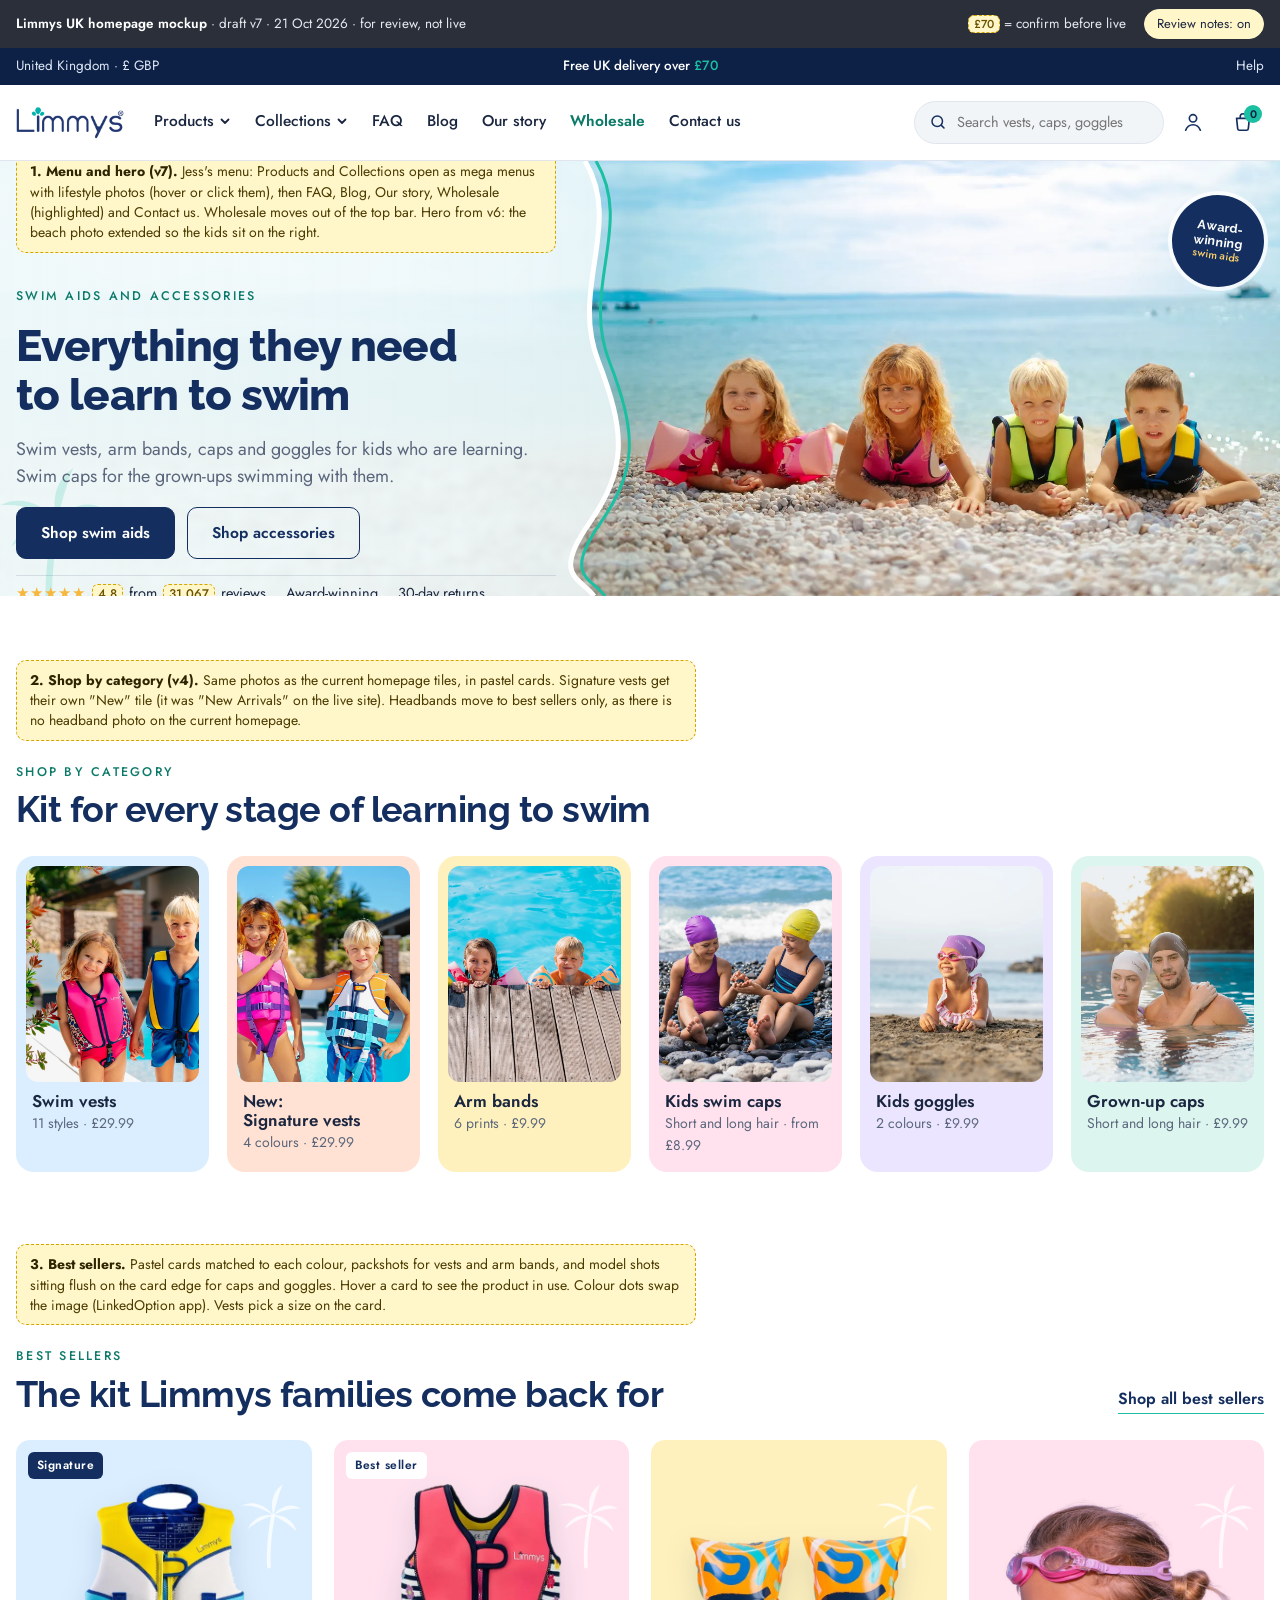
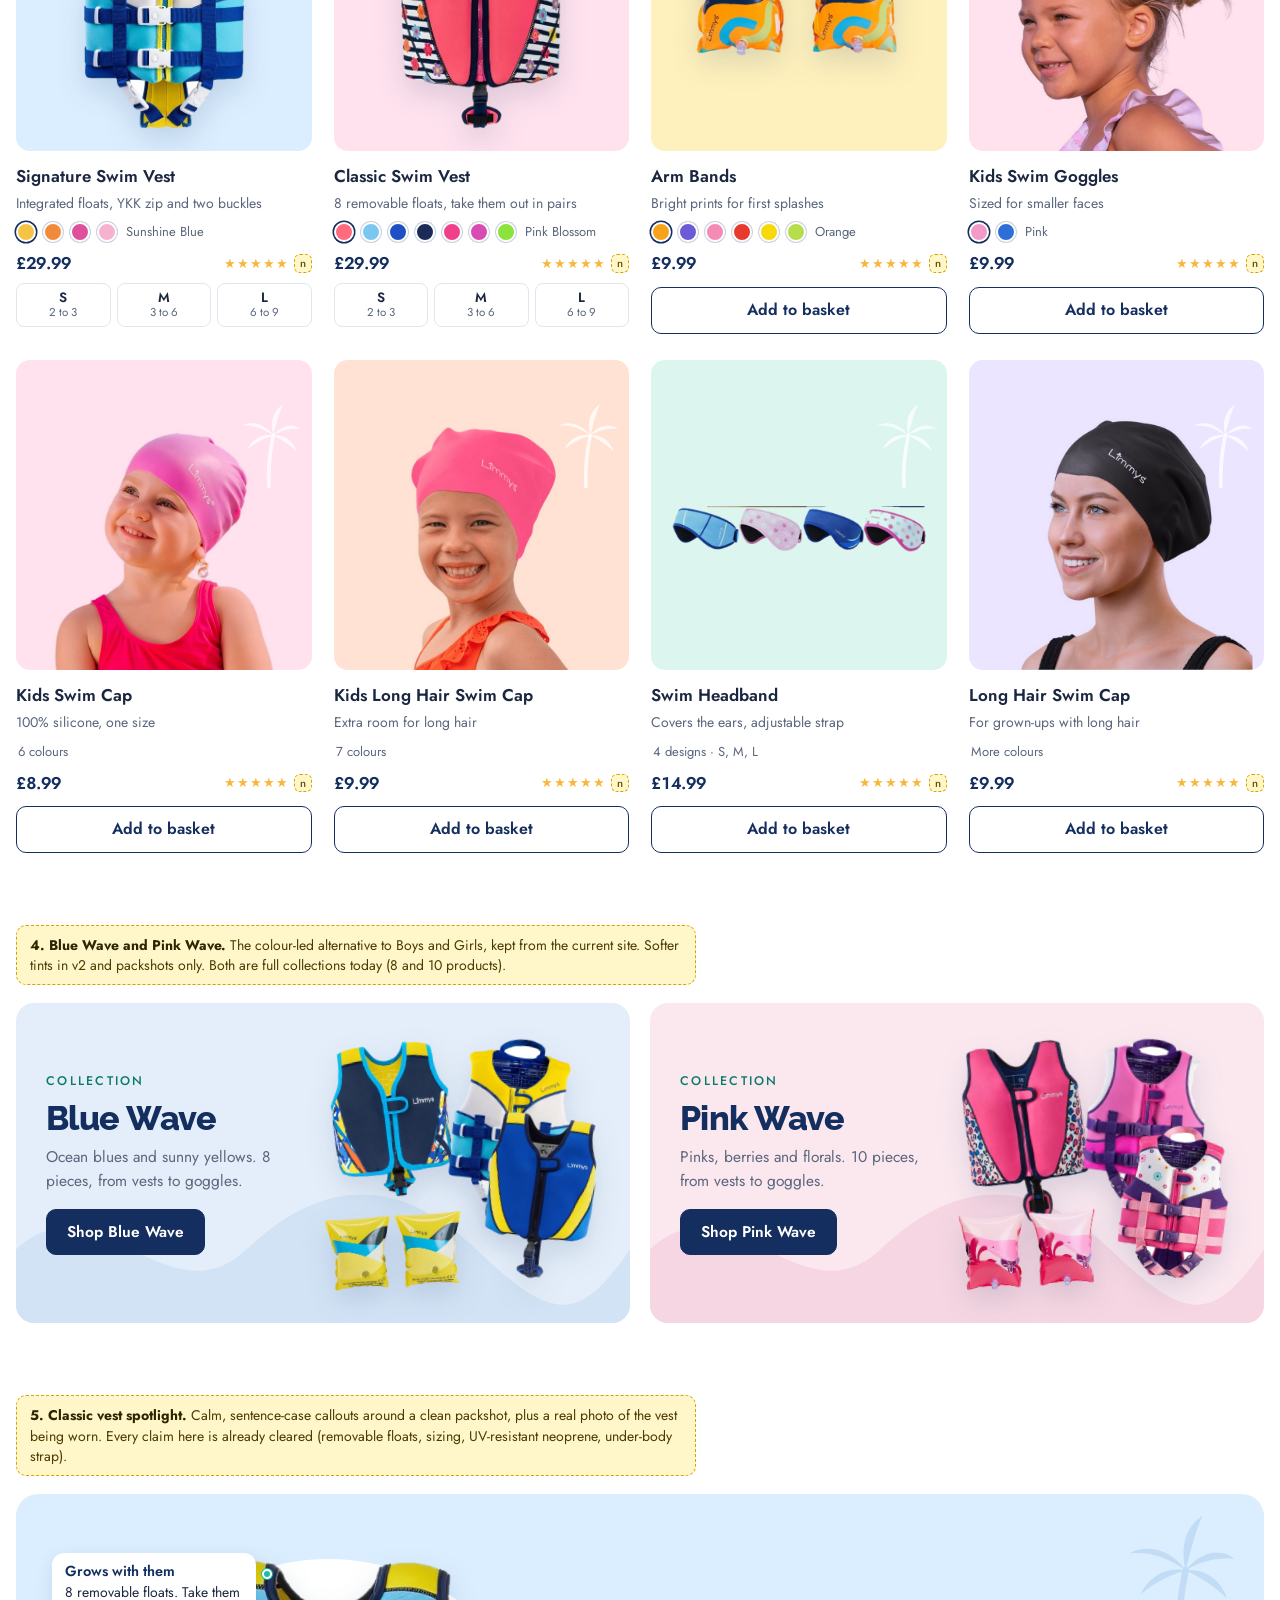
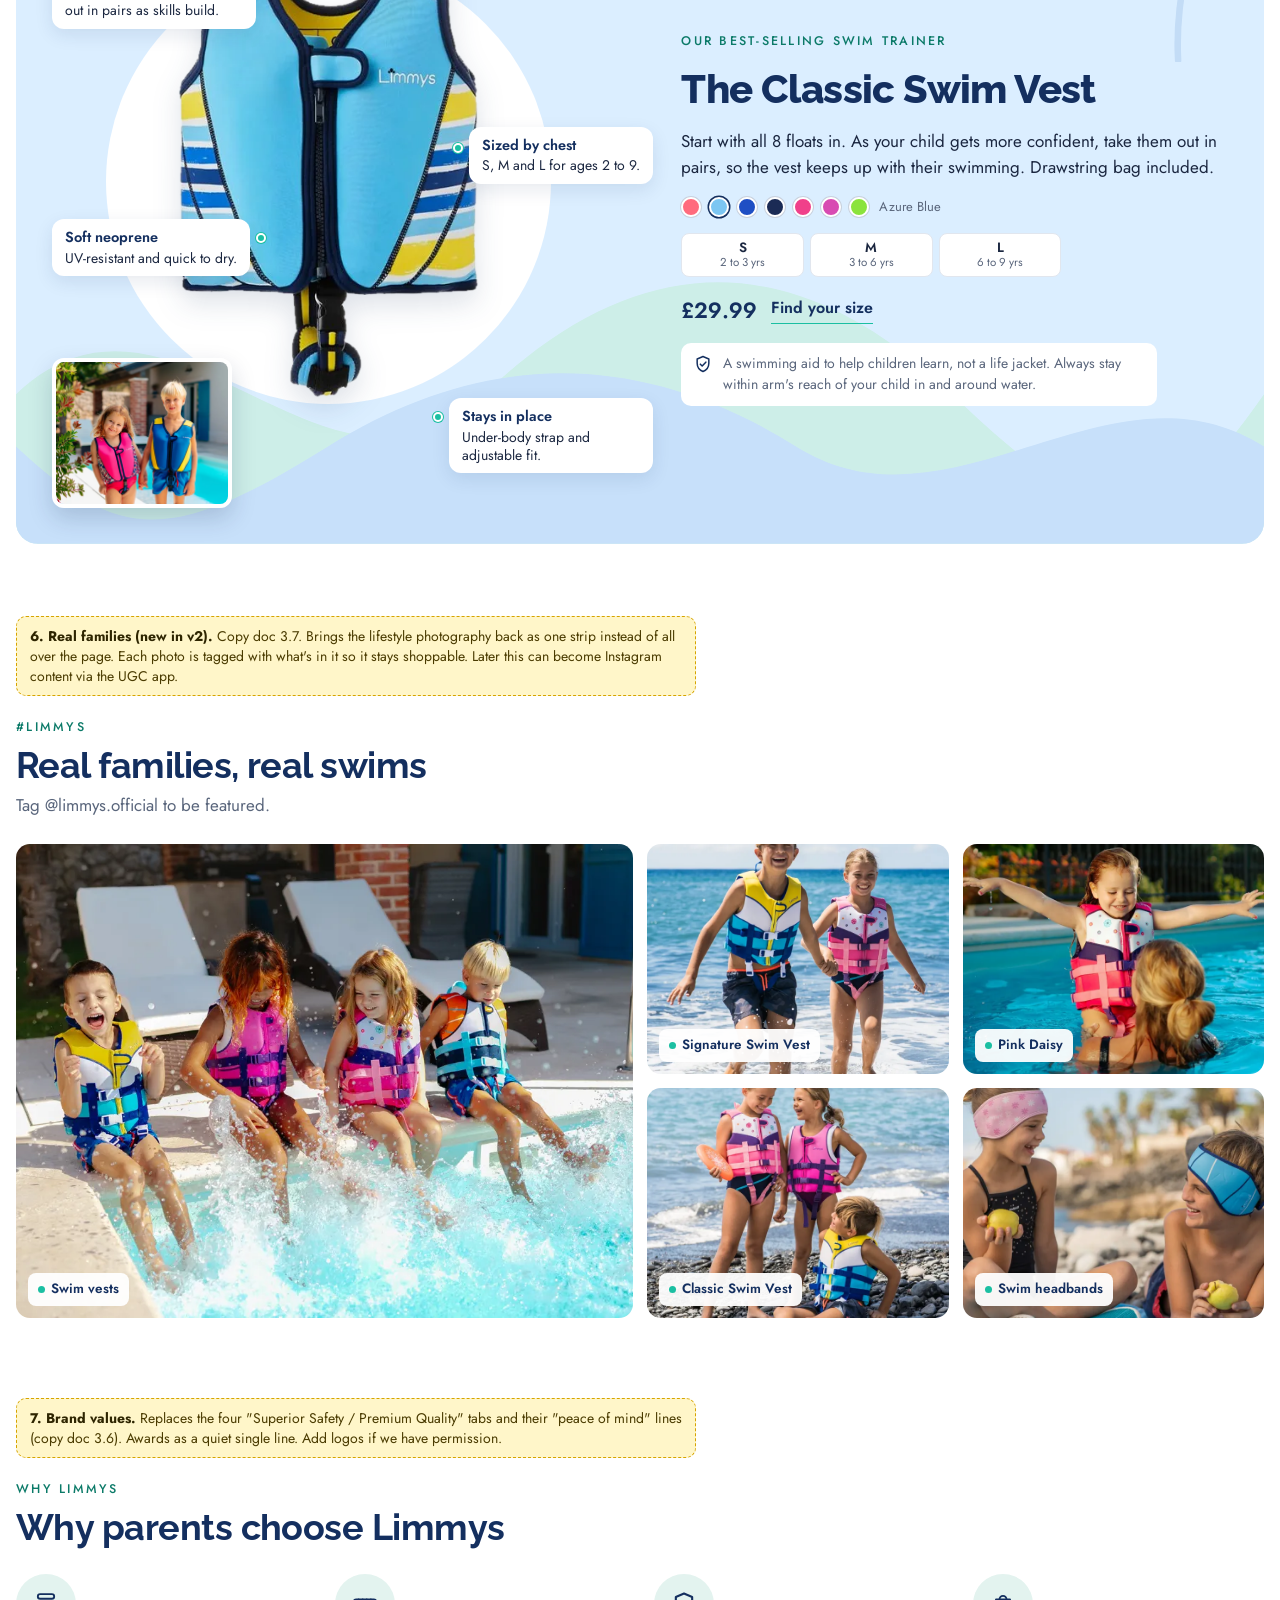
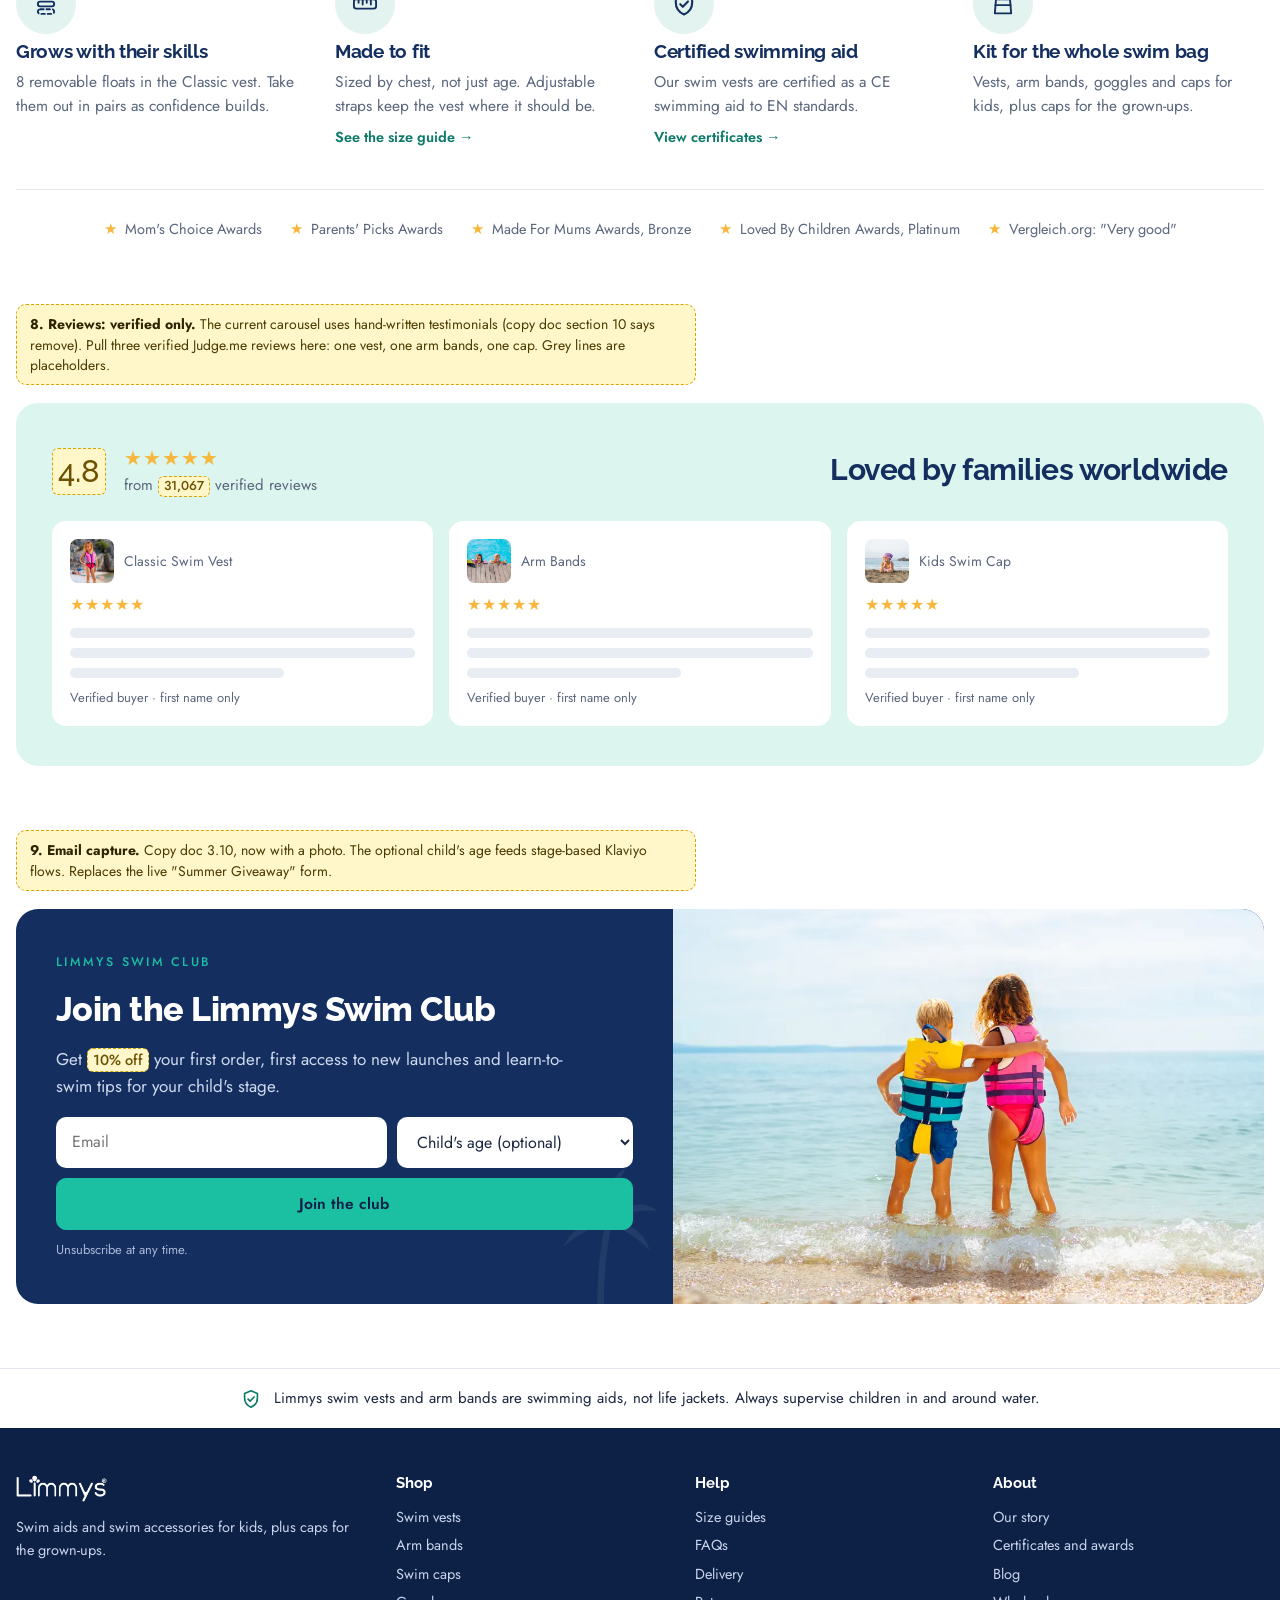
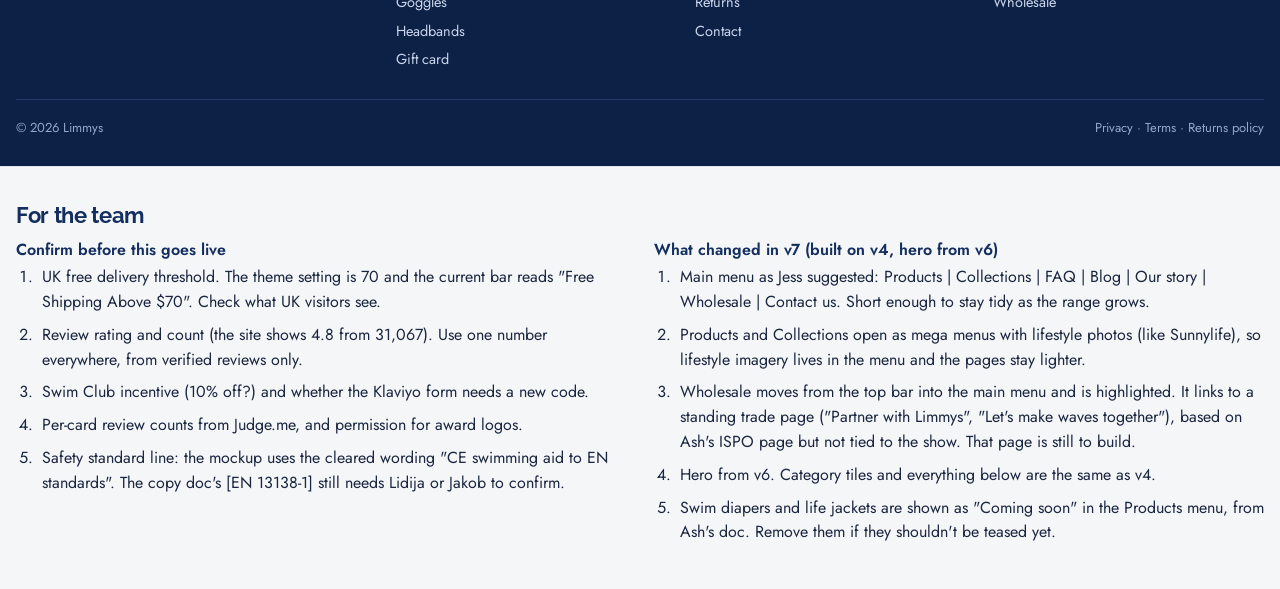
==== commit 20373875: "v7: wave colours and larger vest in the Classic spotlight Co-Authored-By: Claude Opus 5.5 <noreply@a" ====
--- a/v7.html
+++ b/v7.html
@@ -194,17 +194,21 @@
 
 /* ---------- Spotlight ---------- */
 .spot { background: var(--sky); border-radius: 22px; display: grid; grid-template-columns: minmax(0, 1.1fr) minmax(0, 1fr); gap: 28px; align-items: center; padding: 36px; position: relative; overflow: hidden; }
-.spot-art { position: relative; aspect-ratio: 1 / .92; min-width: 0; max-width: 100%; }
-.spot-art .disc { position: absolute; width: 62%; aspect-ratio: 1; left: 19%; top: 8%; border-radius: 50%; background: var(--paper); }
-.spot-art img.p { position: absolute; width: 38%; left: 31%; top: 9%; z-index: 2; }
-.spot-art .inset { position: absolute; left: 0; bottom: 0; width: 36%; border-radius: 12px; border: 4px solid var(--paper); box-shadow: 0 10px 24px rgba(13,33,71,.18); z-index: 4; display: block; }
+.spot-art { position: relative; z-index: 1; aspect-ratio: 1 / .96; min-width: 0; max-width: 100%; }
+.spot-art .disc { position: absolute; width: 74%; aspect-ratio: 1; left: 9%; top: 5%; border-radius: 50%; background: var(--paper); }
+.spot-art img.p { position: absolute; width: 50%; left: 21%; top: 5%; z-index: 2; }
+.spot-art .inset { position: absolute; left: 0; bottom: 0; width: 30%; border-radius: 12px; border: 4px solid var(--paper); box-shadow: 0 10px 24px rgba(13,33,71,.18); z-index: 4; display: block; }
+.spot .gfx.wv1 { left: 0; bottom: 0; width: 100%; height: 46%; color: #cdeee8; }
+.spot .gfx.wv2 { left: 0; bottom: 0; width: 100%; height: 30%; color: #c7e0fa; transform: scaleX(-1); }
+.spot .gfx.palm { width: 120px; right: 24px; top: 18px; color: #c3dcf6; }
 .callout { position: absolute; z-index: 3; background: var(--paper); border-radius: 12px; padding: 9px 13px; font-size: 14px; line-height: 1.3; max-width: 40%; box-shadow: 0 6px 18px rgba(20,47,95,.10); }
 .callout b { display: block; font-weight: 600; color: var(--navy); font-size: 14.5px; margin-bottom: 2px; }
 .callout .dot { position: absolute; width: 10px; height: 10px; border-radius: 50%; background: var(--teal); border: 2px solid var(--paper); box-shadow: 0 0 0 1px var(--teal); }
-.co1 { left: 0; top: 6%; } .co1 .dot { right: -16px; top: 16px; }
-.co2 { right: 0; top: 18%; } .co2 .dot { left: -16px; top: 16px; }
-.co3 { left: 0; top: 40%; } .co3 .dot { right: -16px; top: 14px; }
-.co4 { right: 1%; bottom: 8%; } .co4 .dot { left: -16px; top: 14px; }
+.co1 { left: 0; top: 4%; } .co1 .dot { right: -16px; top: 16px; }
+.co2 { right: 0; top: 34%; } .co2 .dot { left: -16px; top: 16px; }
+.co3 { left: 0; top: 50%; } .co3 .dot { right: -16px; top: 14px; }
+.co4 { right: 0; bottom: 6%; } .co4 .dot { left: -16px; top: 14px; }
+@media (min-width: 561px) { .callout { max-width: 34%; } }
 .spot .copy { display: grid; gap: 16px; position: relative; z-index: 2; min-width: 0; }
 .spot h2 { font-size: clamp(28px, 3.2vw, 40px); font-weight: 800; }
 .spot .copy > p { font-size: 17px; color: var(--ink); max-width: 34em; }
@@ -602,6 +606,9 @@
   <div class="wrap">
     <div class="note"><b>5. Classic vest spotlight.</b> Calm, sentence-case callouts around a clean packshot, plus a real photo of the vest being worn. Every claim here is already cleared (removable floats, sizing, UV-resistant neoprene, under-body strap).</div>
     <div class="spot">
+      <svg class="gfx wv1" aria-hidden="true"><use href="#wave"/></svg>
+      <svg class="gfx wv2" aria-hidden="true"><use href="#wave"/></svg>
+      <svg class="gfx palm" aria-hidden="true"><use href="#palm"/></svg>
       <div class="spot-art">
         <div class="disc"></div>
         <img class="p" id="spotImg" src="img/vest_azure.webp" alt="Classic swim vest, Azure Blue">
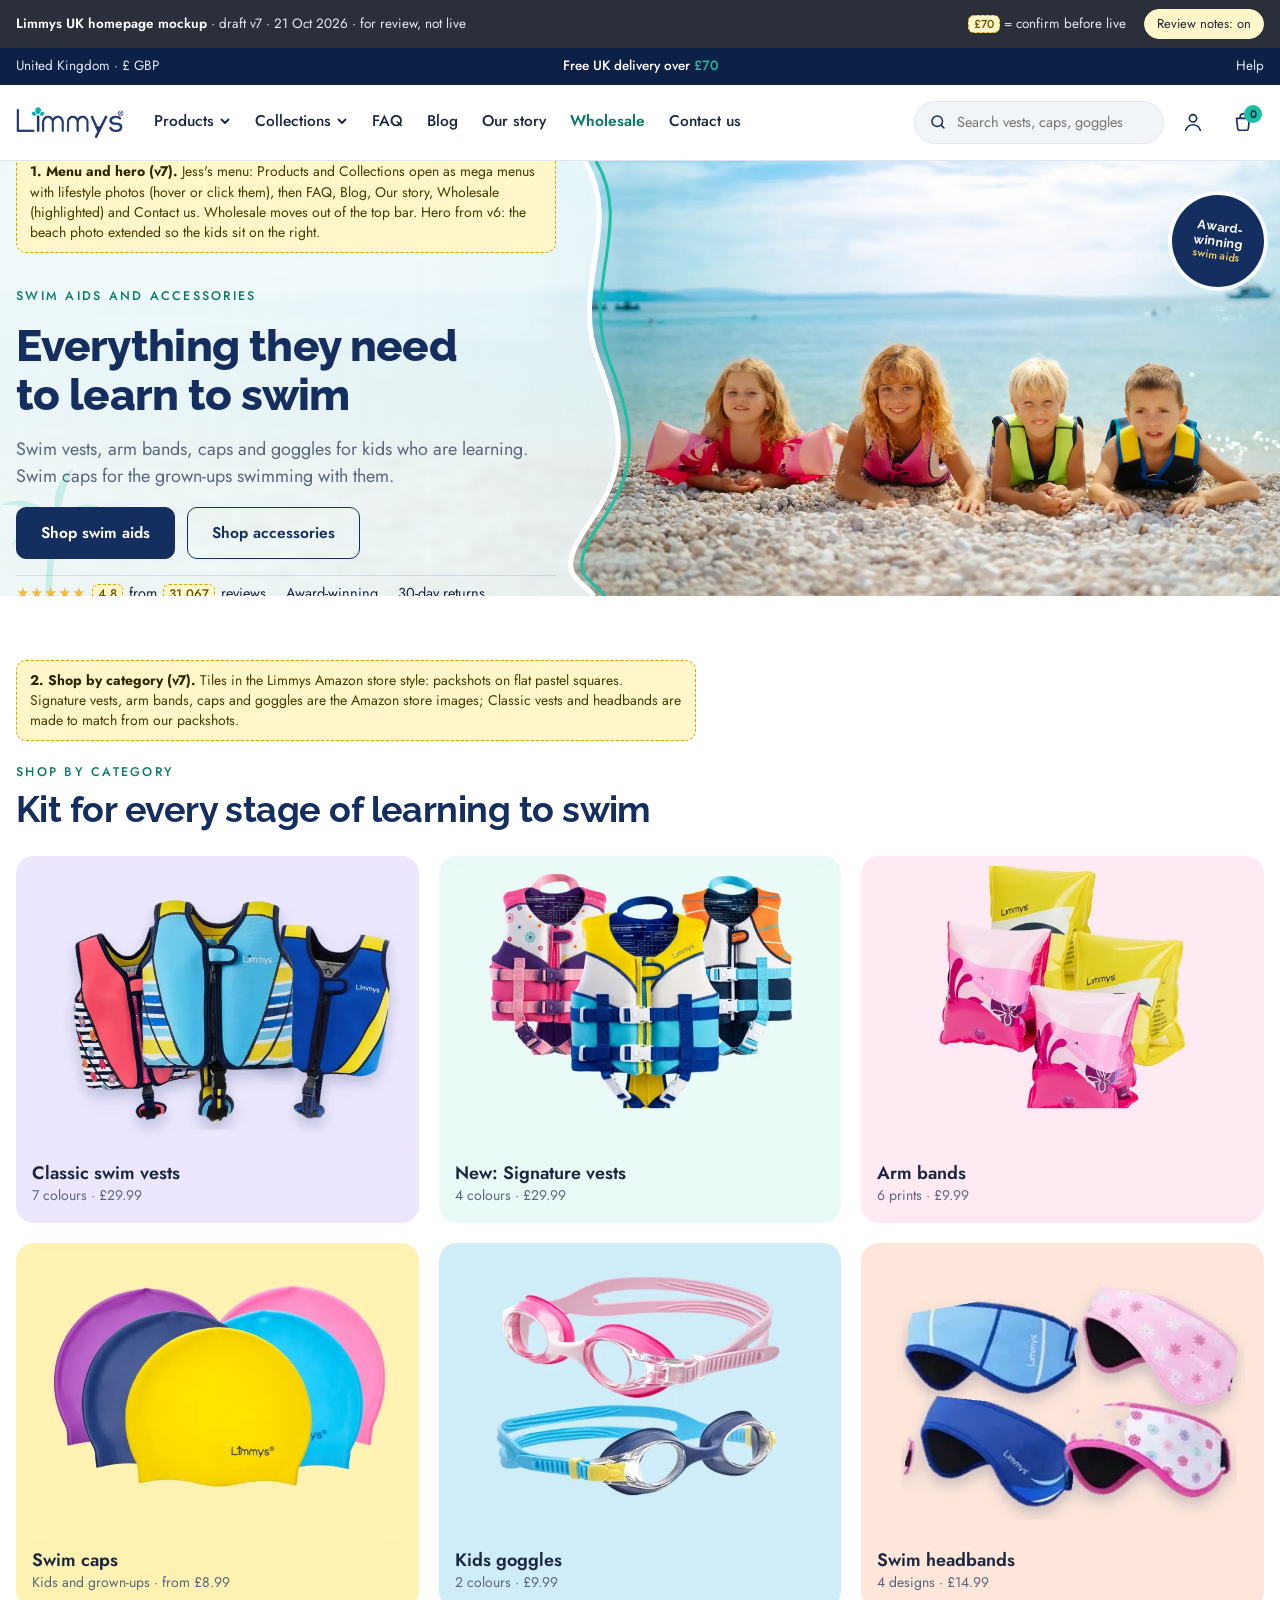
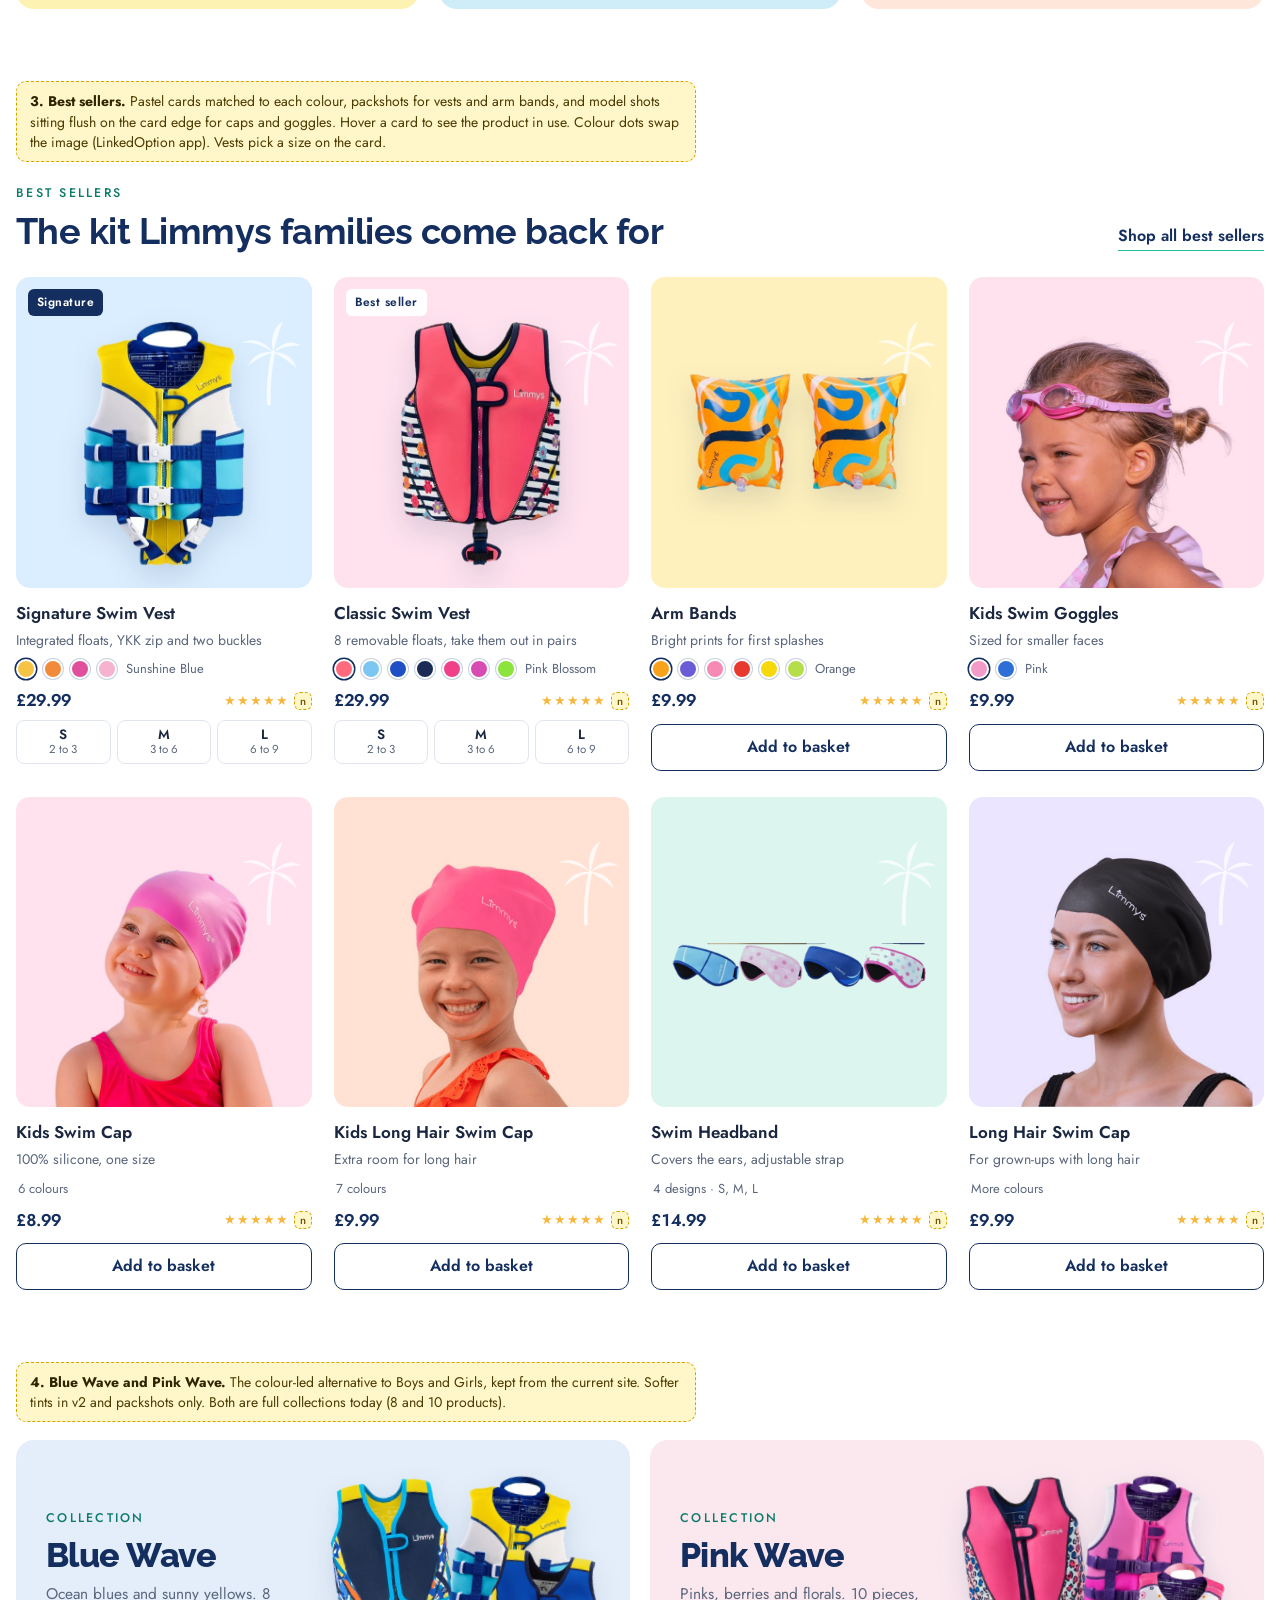
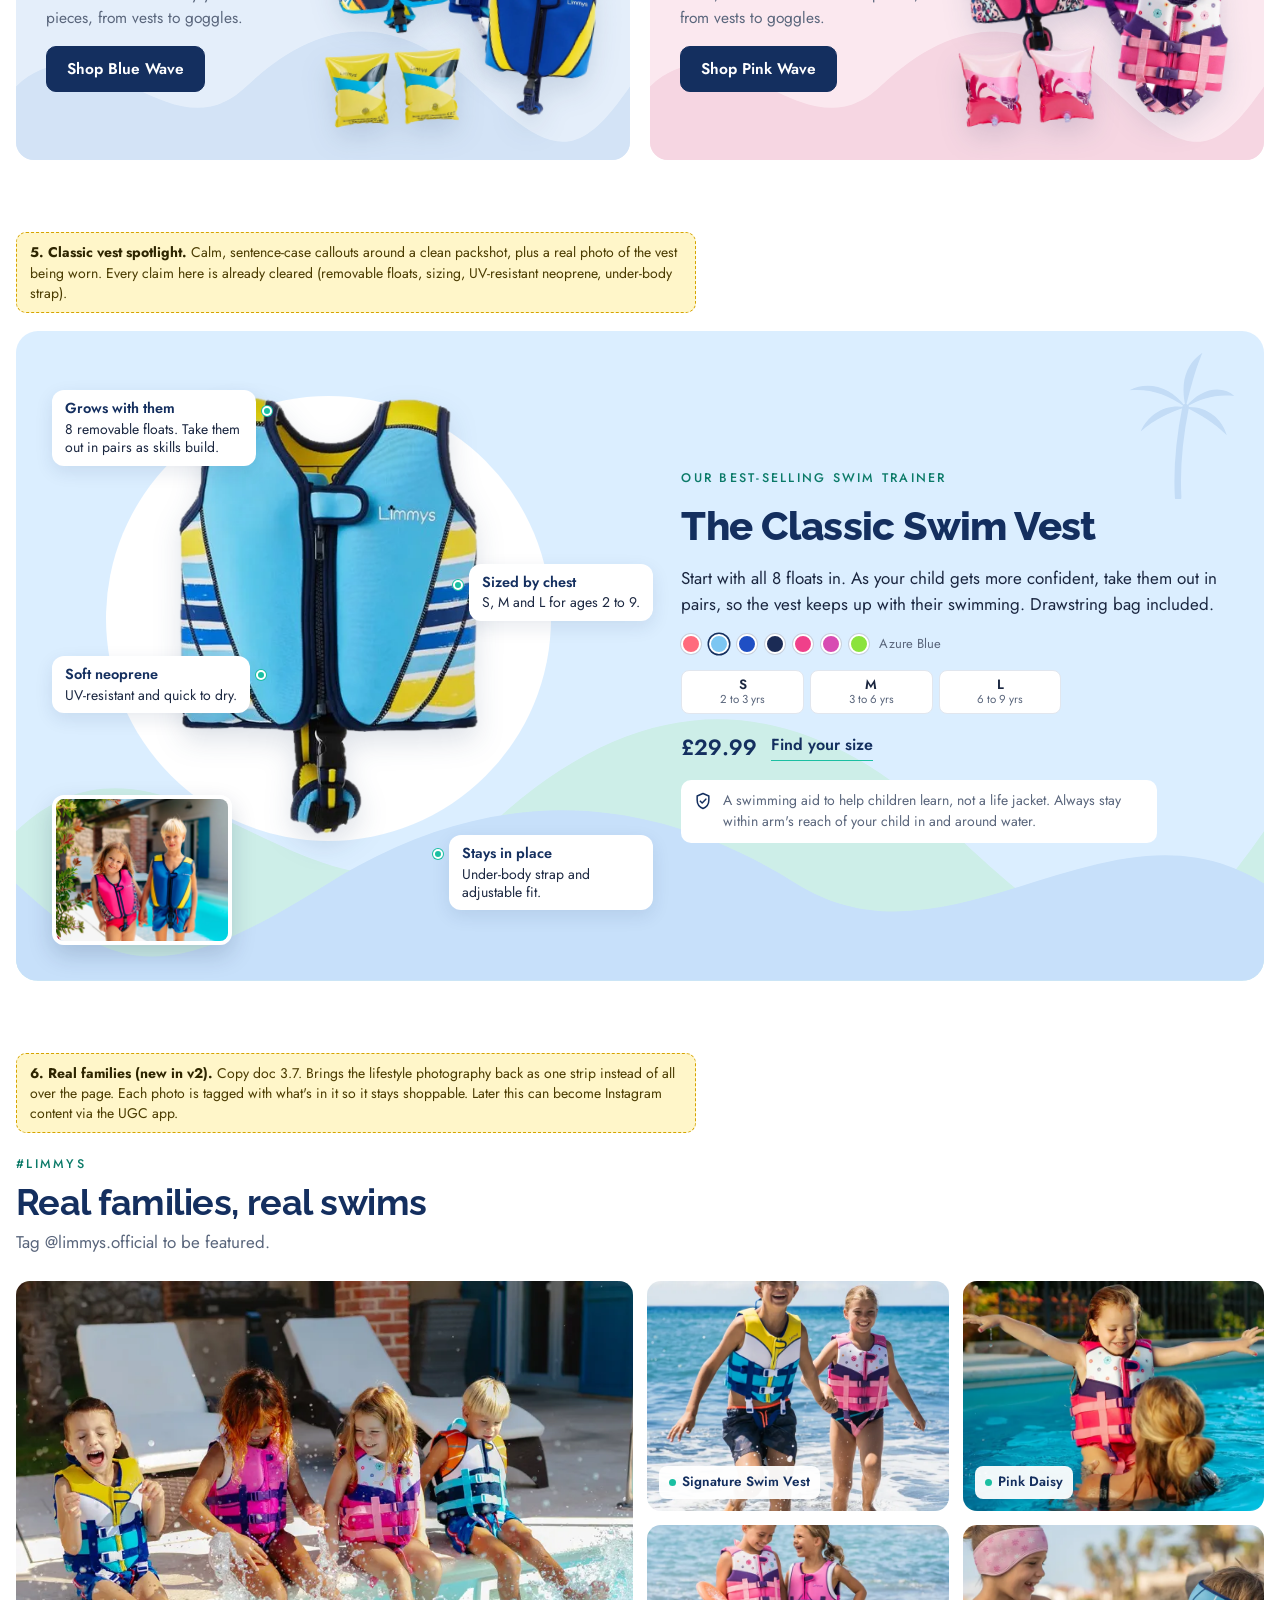
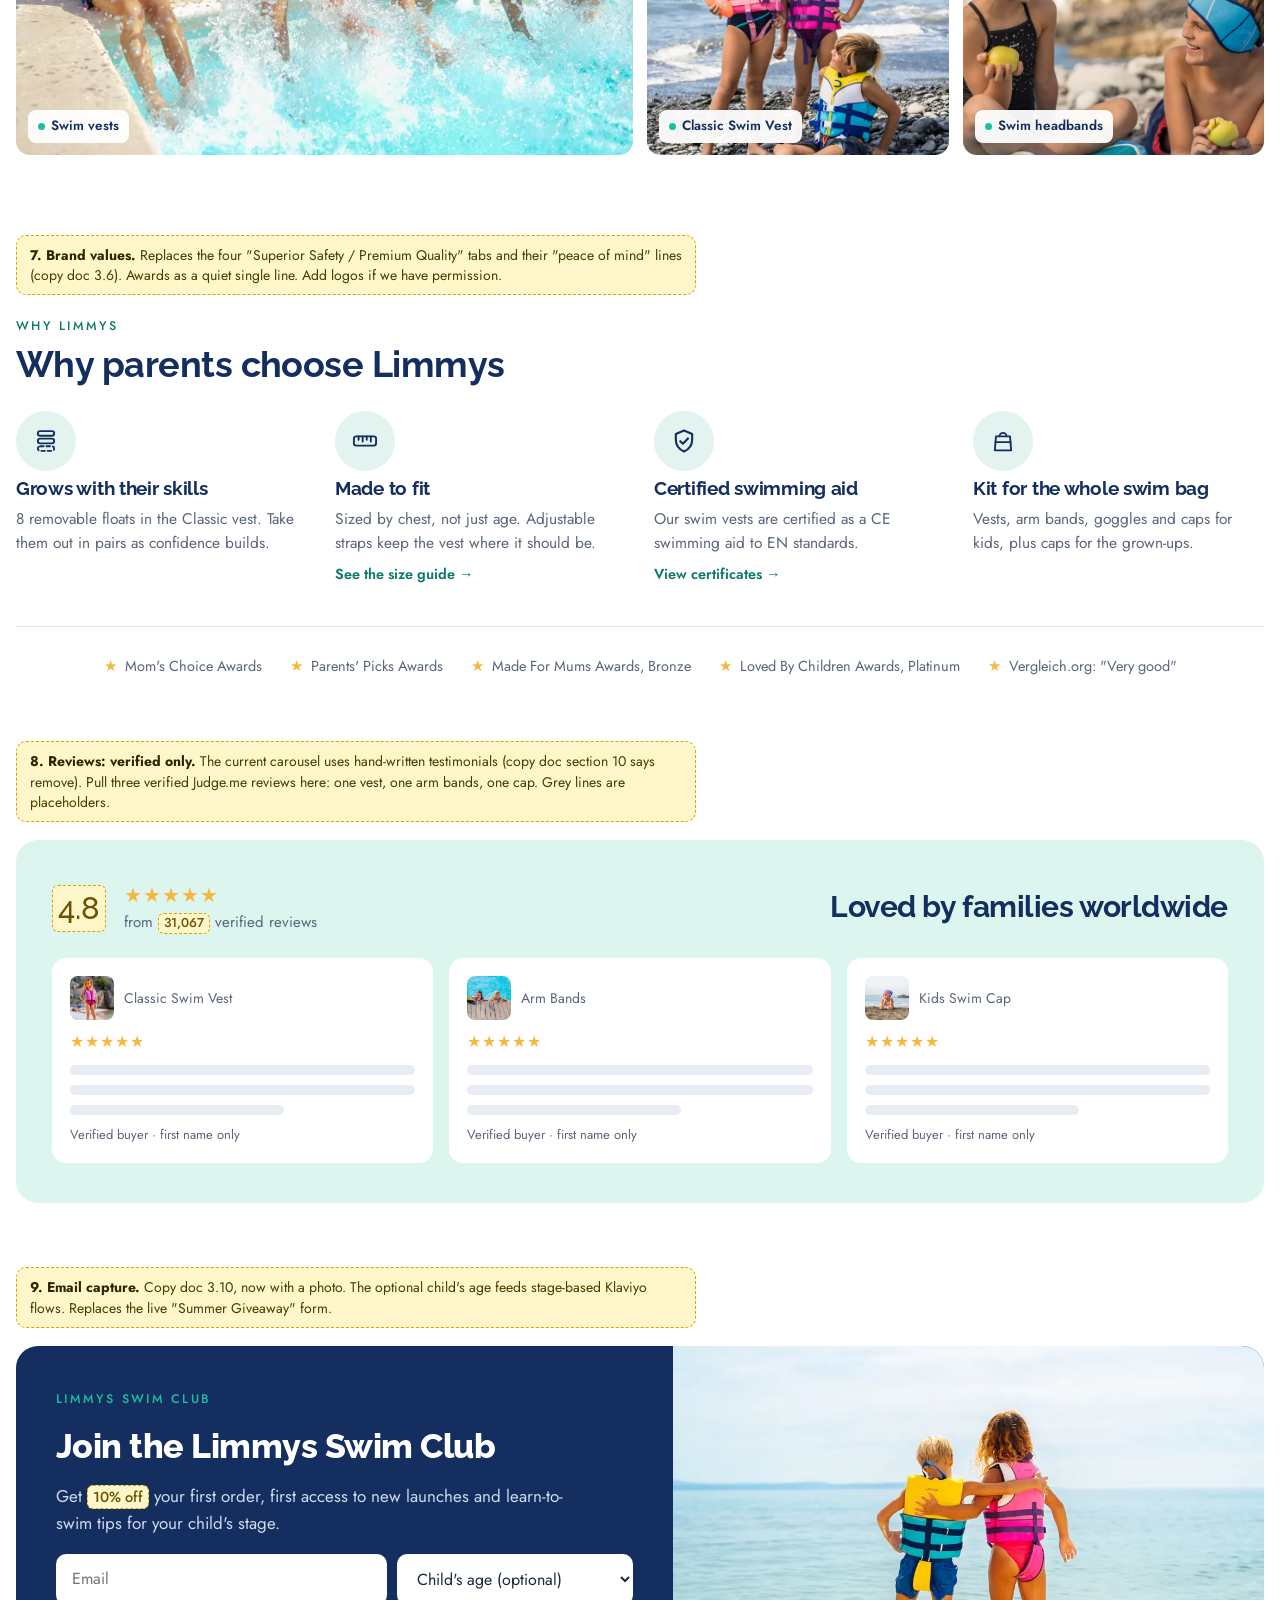
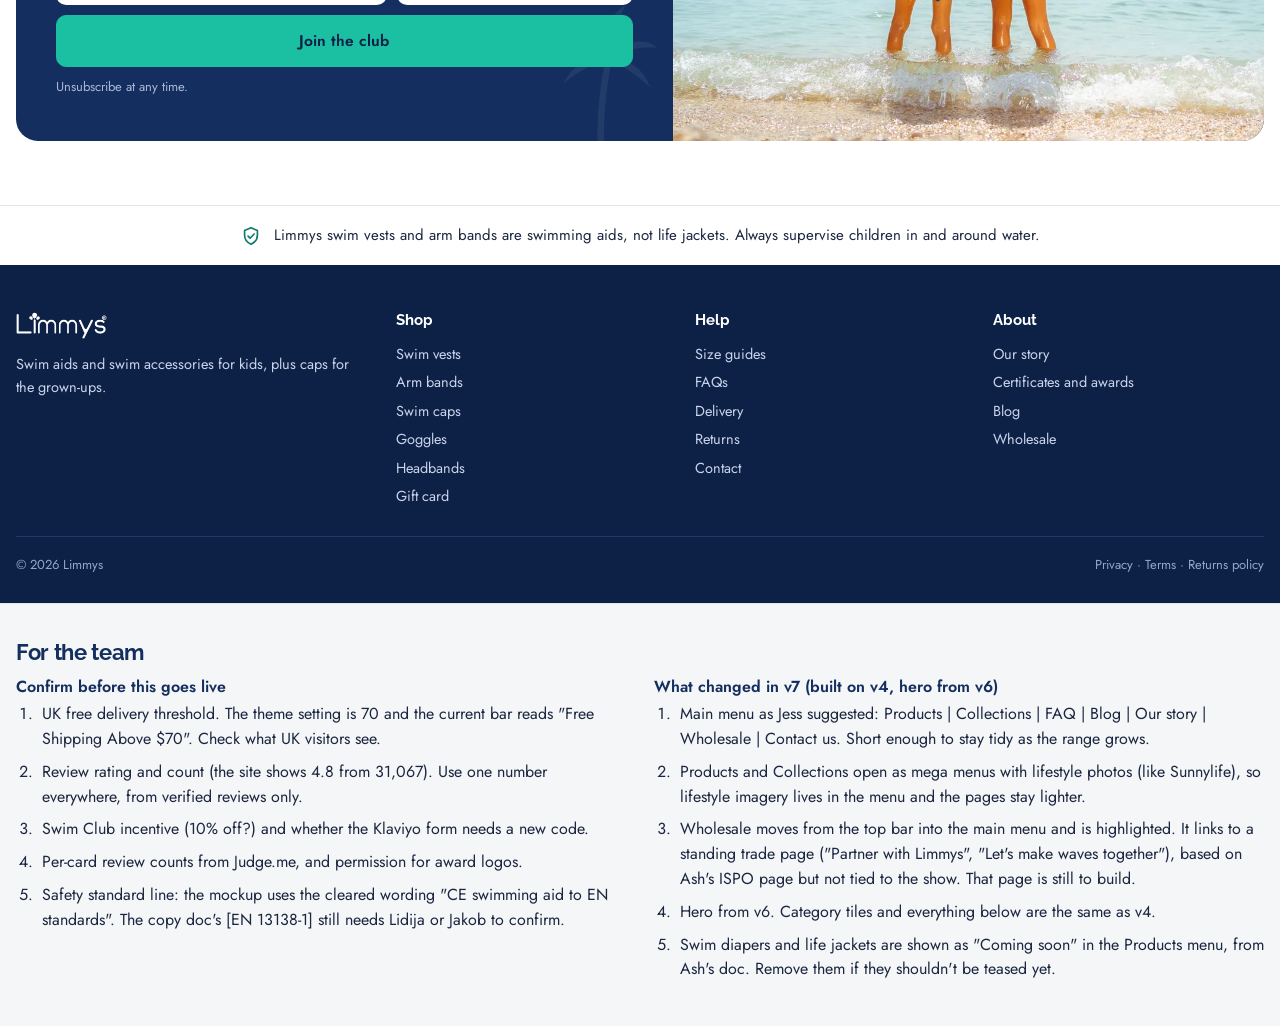
==== commit 0757e6c6: "v7: Amazon store style category tiles Co-Authored-By: Claude Opus 5.5 <noreply@anthropic.com>" ====
--- a/v7.html
+++ b/v7.html
@@ -424,6 +424,13 @@
 }
 @media (min-width: 981px) { .drawer { display: none !important; } }
 @media (max-width: 980px) { .mega { display: none !important; } }
+
+/* v7 category tiles: Amazon store style packshots */
+.cat.amz .ph { aspect-ratio: 4 / 3; background: transparent; }
+.cat.amz .ph img { object-position: center 45%; }
+.cats:has(.amz) { grid-template-columns: repeat(3, minmax(0, 1fr)); gap: 20px; }
+.cat.amz h3 { font-size: 18px; }
+@media (max-width: 560px) { .cats:has(.amz) { grid-template-columns: repeat(2, minmax(0, 1fr)); gap: 12px; } }
 </style>
 
 <svg width="0" height="0" style="position:absolute" aria-hidden="true">
@@ -555,17 +562,17 @@
 <!-- 2. SHOP BY CATEGORY -->
 <section class="s" id="shop">
   <div class="wrap">
-    <div class="note"><b>2. Shop by category (v4).</b> Same photos as the current homepage tiles, in pastel cards. Signature vests get their own "New" tile (it was "New Arrivals" on the live site). Headbands move to best sellers only, as there is no headband photo on the current homepage.</div>
+    <div class="note"><b>2. Shop by category (v7).</b> Tiles in the Limmys Amazon store style: packshots on flat pastel squares. Signature vests, arm bands, caps and goggles are the Amazon store images; Classic vests and headbands are made to match from our packshots.</div>
     <div class="s-head">
       <div><span class="eyebrow">Shop by category</span><h2>Kit for every stage of learning to swim</h2></div>
     </div>
     <div class="cats">
-      <a class="cat bg-sky" href="#bestsellers"><div class="ph"><img src="img/c_vests.webp" alt="Two children by a pool in Classic swim vests"></div><h3>Swim vests</h3><span class="meta">11 styles · £29.99</span></a>
-      <a class="cat bg-coral" href="#bestsellers"><div class="ph"><img src="img/c_signature.webp" alt="Two children by a pool in Signature swim vests"></div><h3>New: Signature vests</h3><span class="meta">4 colours · £29.99</span></a>
-      <a class="cat bg-butter" href="#bestsellers"><div class="ph"><img src="img/c_armbands.webp" alt="Children at the pool edge wearing arm bands"></div><h3>Arm bands</h3><span class="meta">6 prints · £9.99</span></a>
-      <a class="cat bg-pink" href="#bestsellers"><div class="ph"><img src="img/c_kidscaps.webp" alt="Two girls on a pebble beach in swim caps"></div><h3>Kids swim caps</h3><span class="meta">Short and long hair · from £8.99</span></a>
-      <a class="cat bg-lilac" href="#bestsellers"><div class="ph"><img src="img/c_goggles.webp" alt="Girl on the beach in a swim cap and goggles"></div><h3>Kids goggles</h3><span class="meta">2 colours · £9.99</span></a>
-      <a class="cat bg-mint" href="#bestsellers"><div class="ph"><img src="img/c_adultcaps.webp" alt="Two adults in a pool wearing swim caps"></div><h3>Grown-up caps</h3><span class="meta">Short and long hair · £9.99</span></a>
+      <a class="cat amz" href="#bestsellers" style="background:rgb(236,231,255)"><div class="ph"><img src="img/t_classic.webp" alt="Classic swim vests in Pink Blossom, Azure Blue and Royal Blue"></div><h3>Classic swim vests</h3><span class="meta">7 colours · £29.99</span></a>
+      <a class="cat amz" href="#bestsellers" style="background:rgb(233,249,246)"><div class="ph"><img src="img/t_signature.webp" alt="Signature swim vests in Pink Daisy, Sunshine Blue and Sunset Blue"></div><h3>New: Signature vests</h3><span class="meta">4 colours · £29.99</span></a>
+      <a class="cat amz" href="#bestsellers" style="background:rgb(255,234,243)"><div class="ph"><img src="img/t_armbands.webp" alt="Limmys arm bands in pink and yellow"></div><h3>Arm bands</h3><span class="meta">6 prints · £9.99</span></a>
+      <a class="cat amz" href="#bestsellers" style="background:rgb(253,242,178)"><div class="ph"><img src="img/t_caps.webp" alt="Limmys silicone swim caps in five colours"></div><h3>Swim caps</h3><span class="meta">Kids and grown-ups · from £8.99</span></a>
+      <a class="cat amz" href="#bestsellers" style="background:rgb(207,237,248)"><div class="ph"><img src="img/t_goggles.webp" alt="Kids swim goggles in pink and blue"></div><h3>Kids goggles</h3><span class="meta">2 colours · £9.99</span></a>
+      <a class="cat amz" href="#bestsellers" style="background:rgb(255,230,218)"><div class="ph"><img src="img/t_headbands.webp" alt="Four Limmys swim headbands"></div><h3>Swim headbands</h3><span class="meta">4 designs · £14.99</span></a>
     </div>
   </div>
 </section>
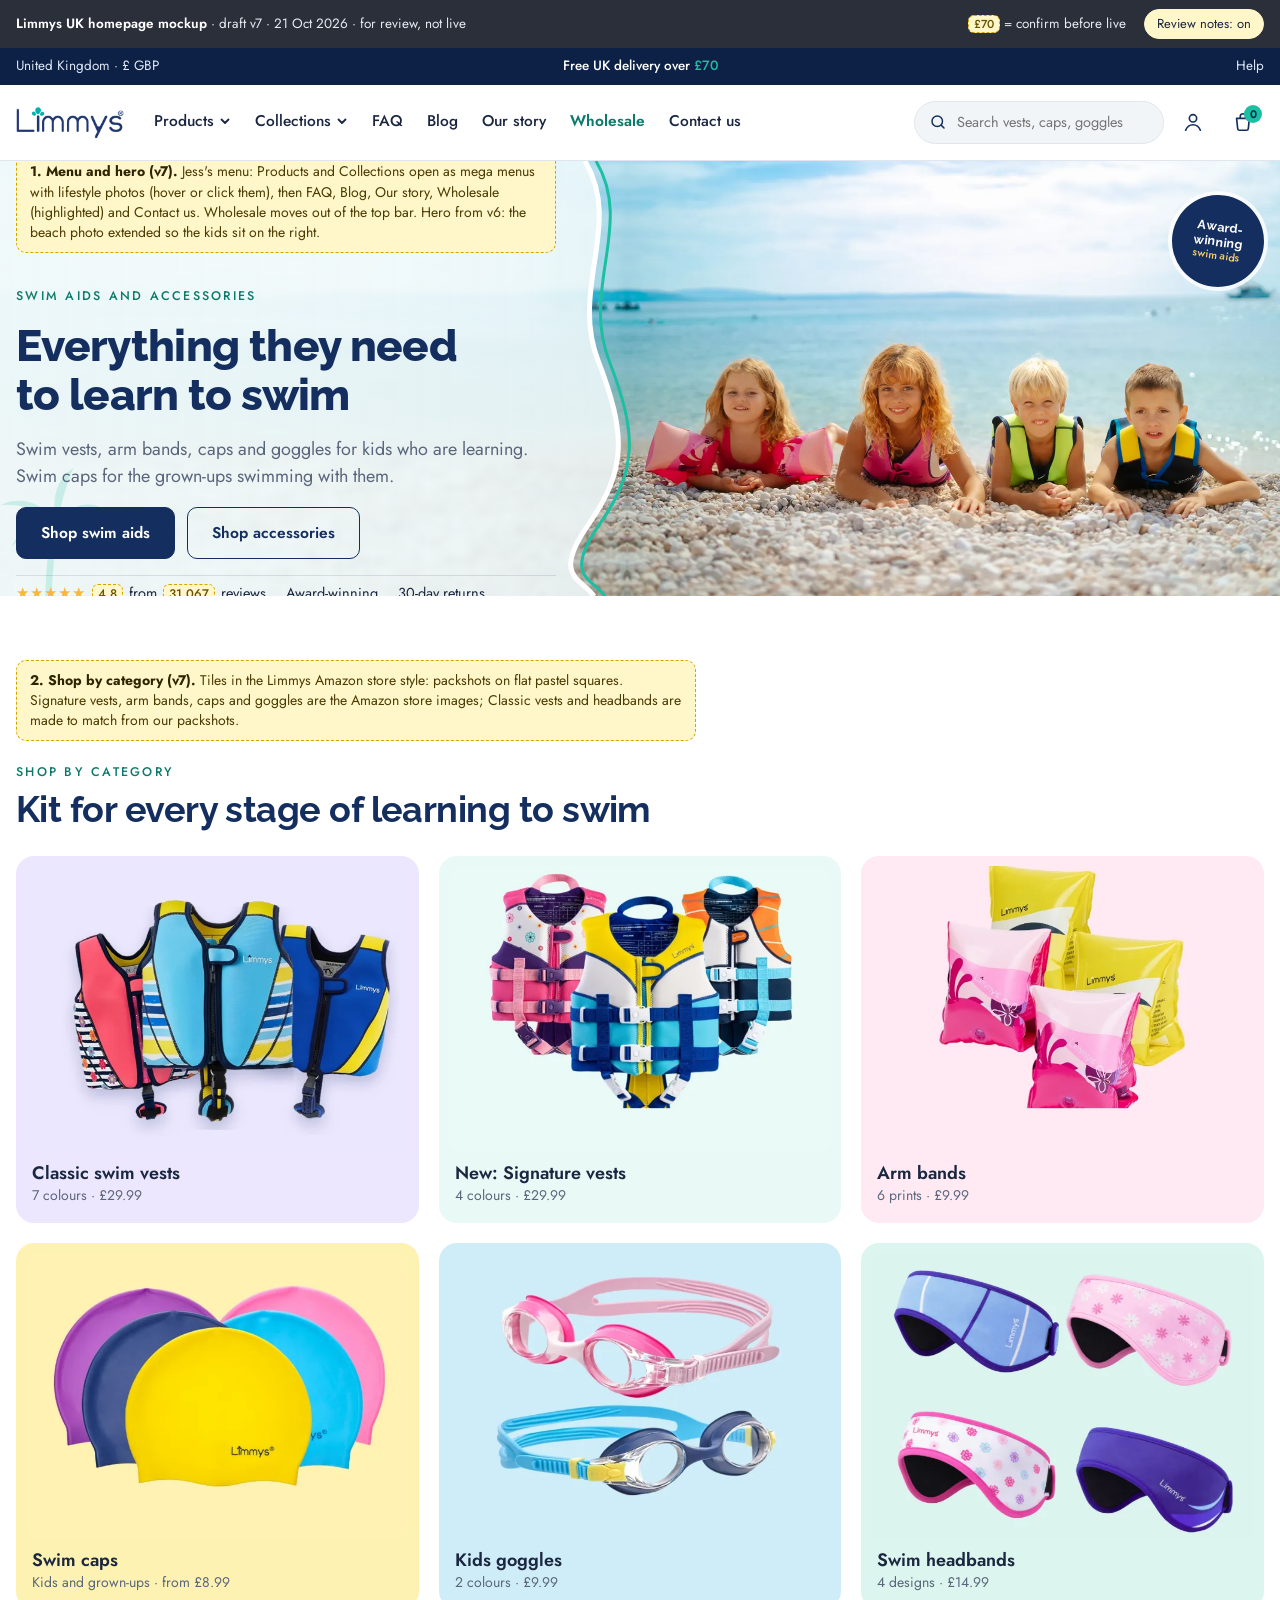
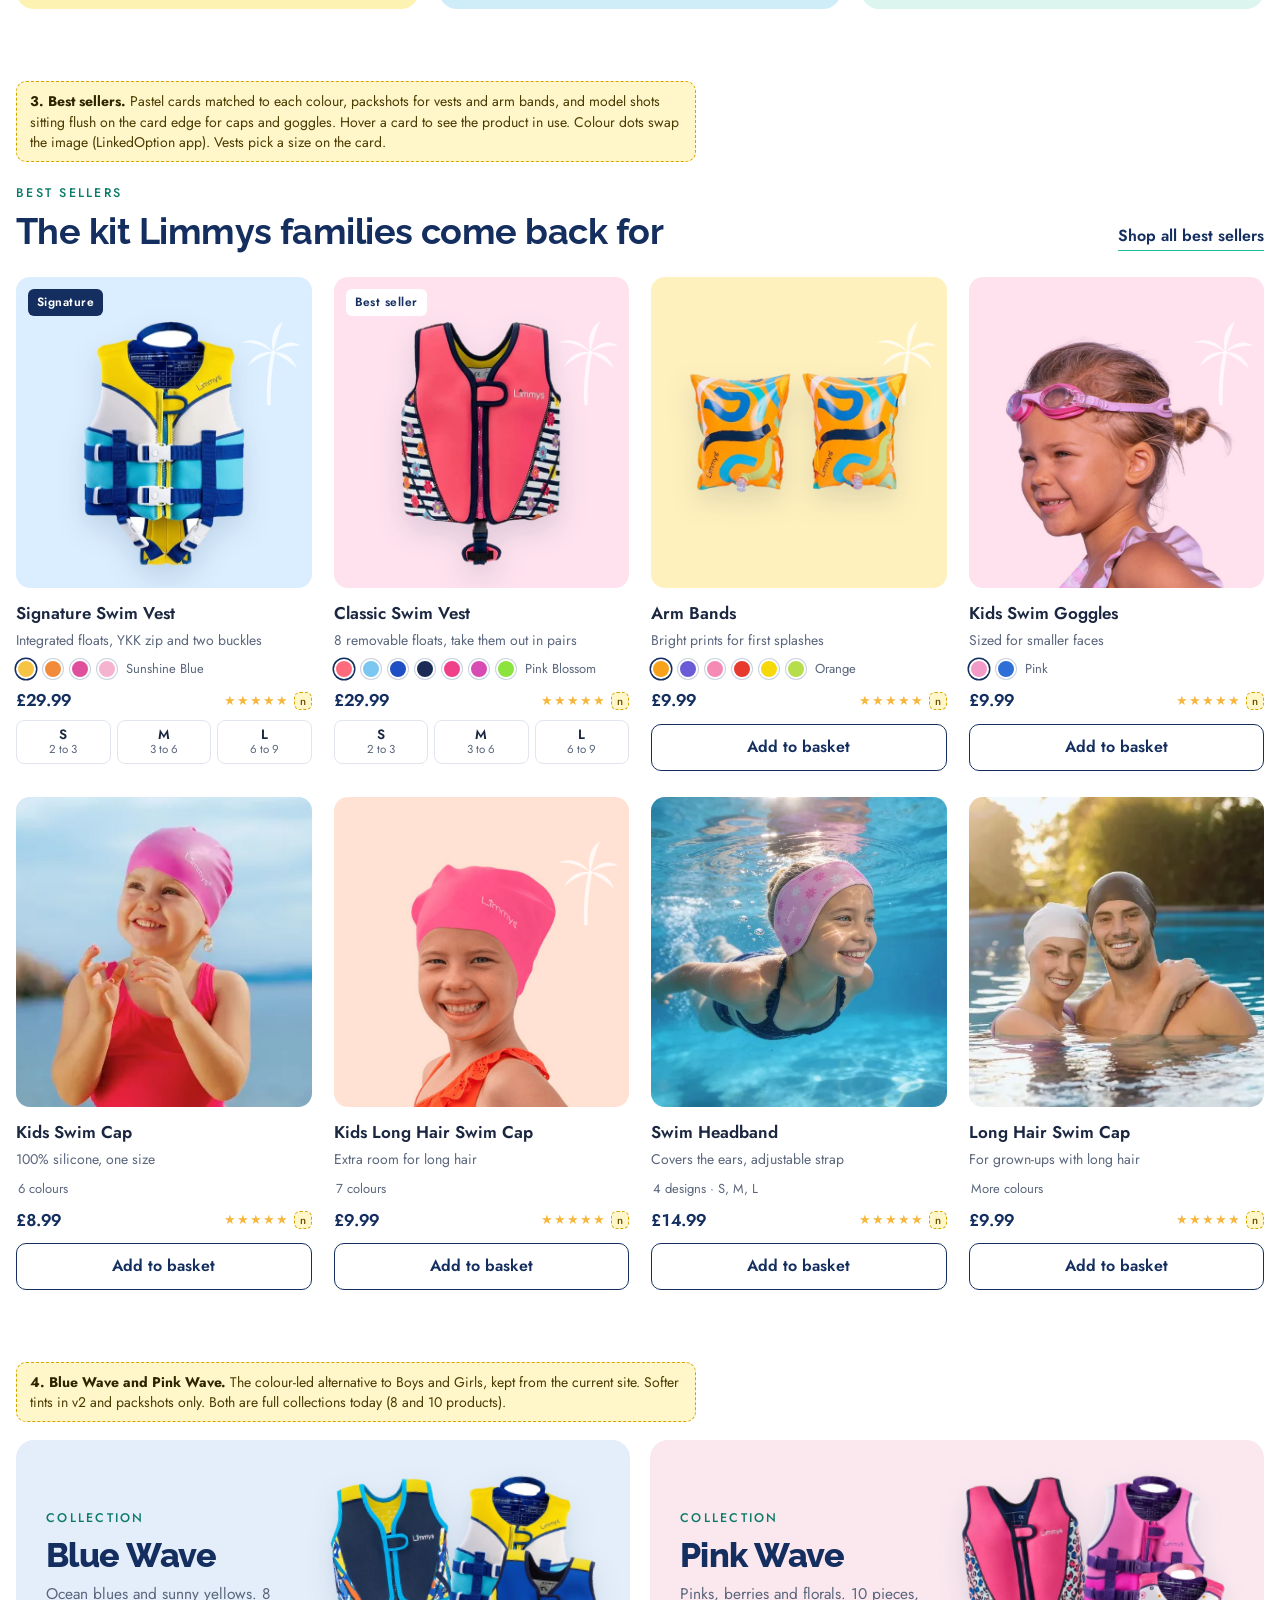
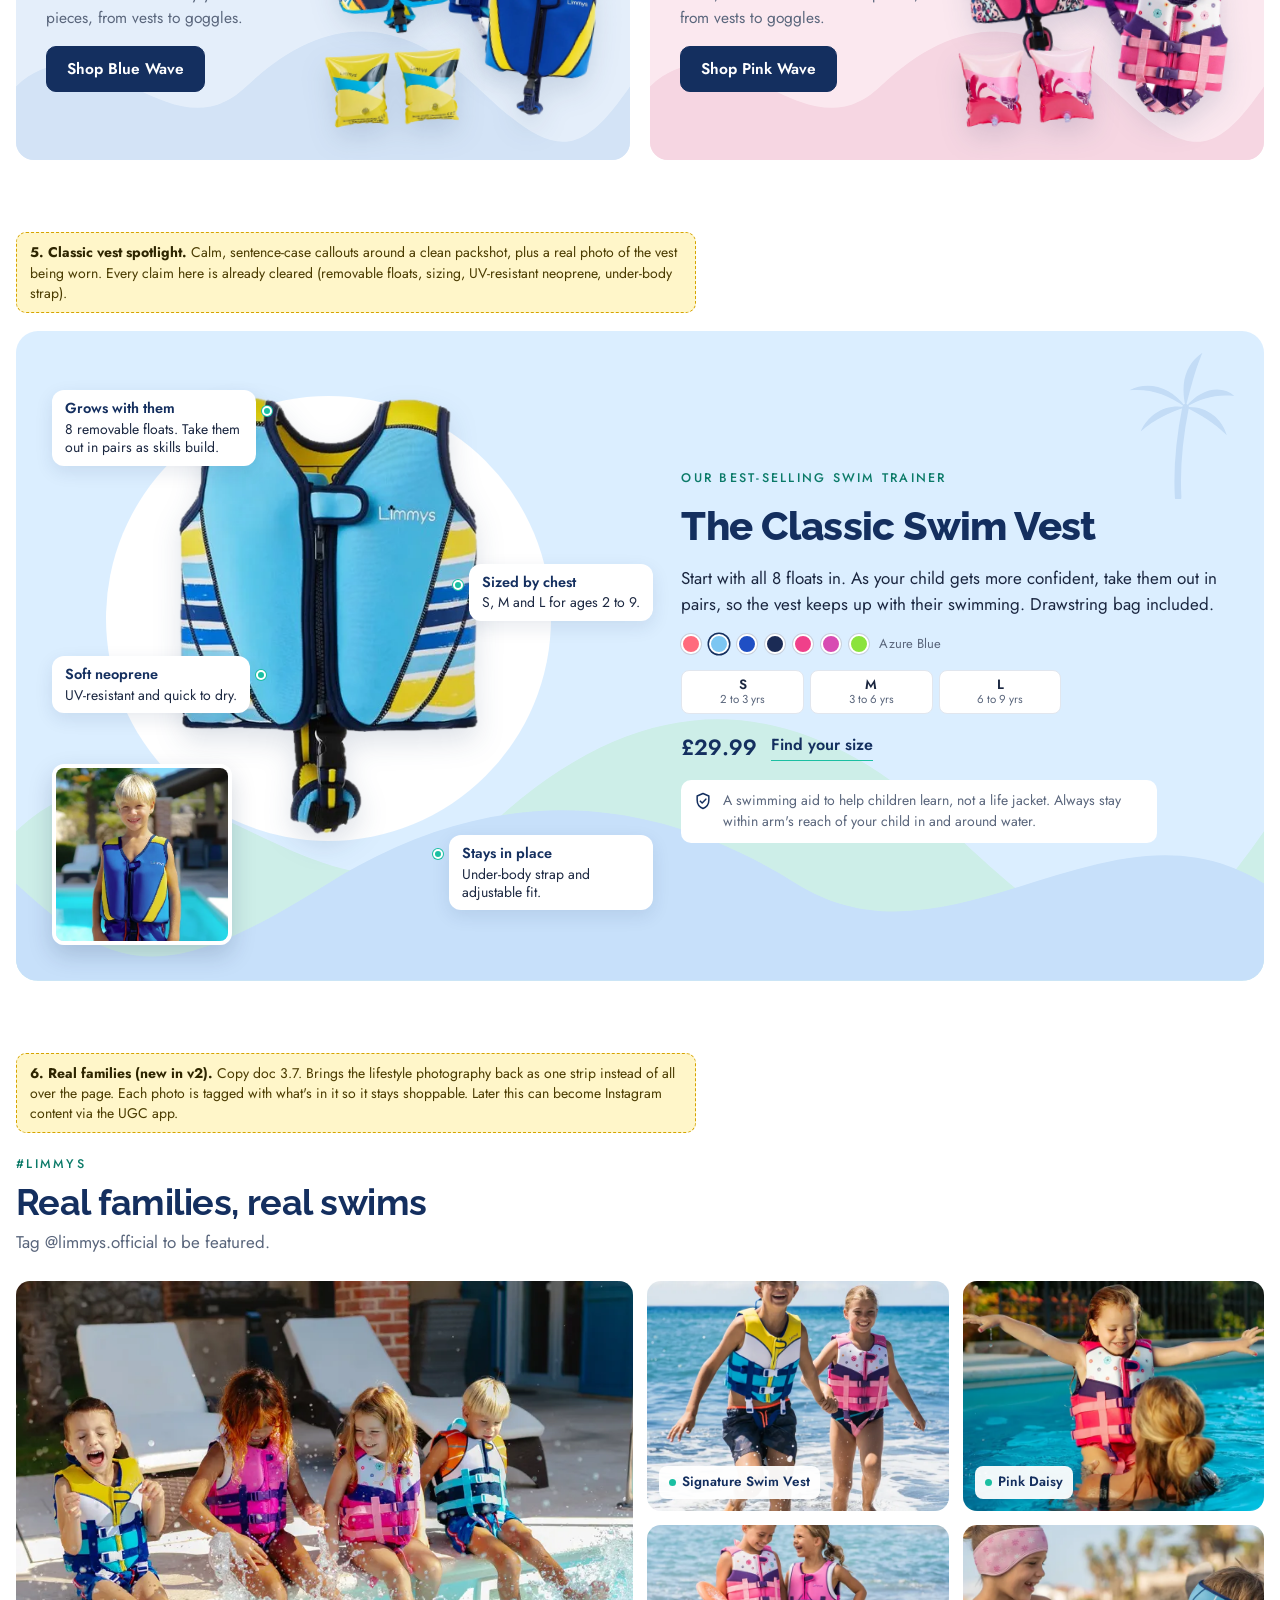
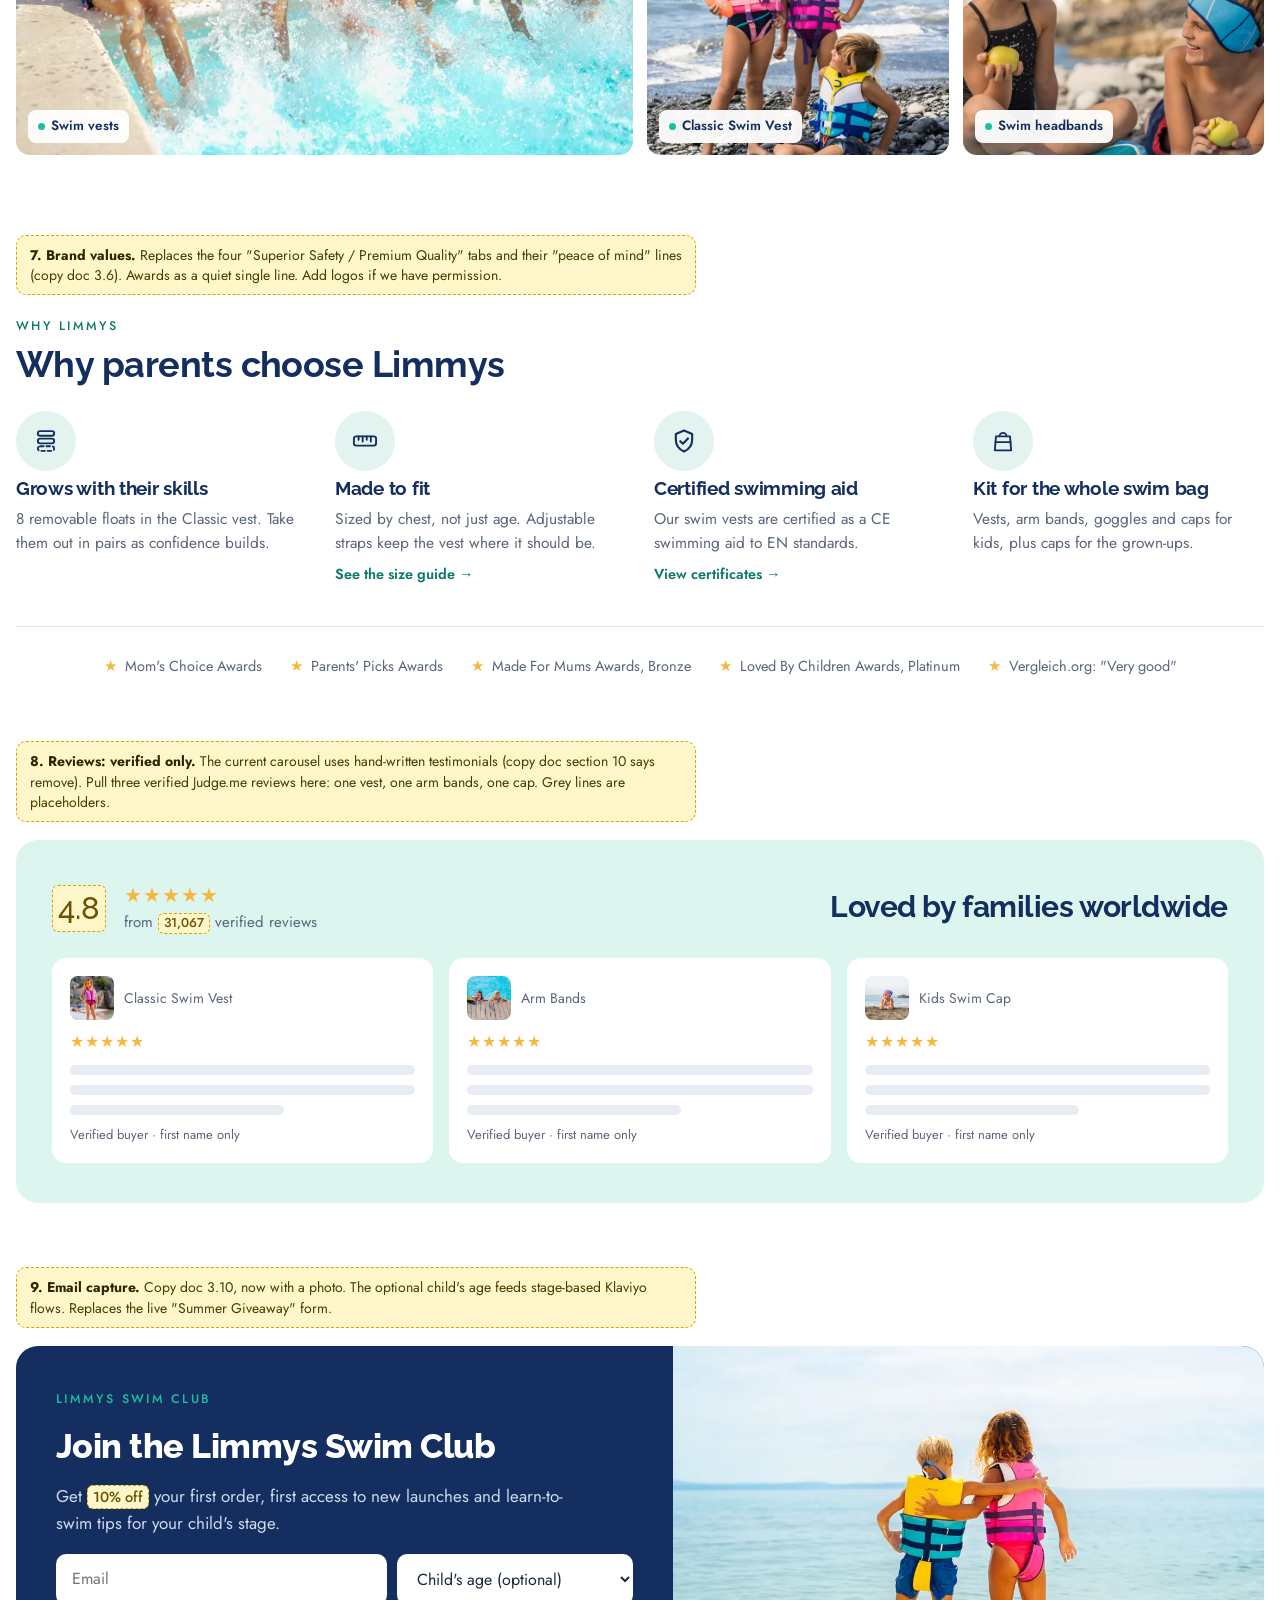
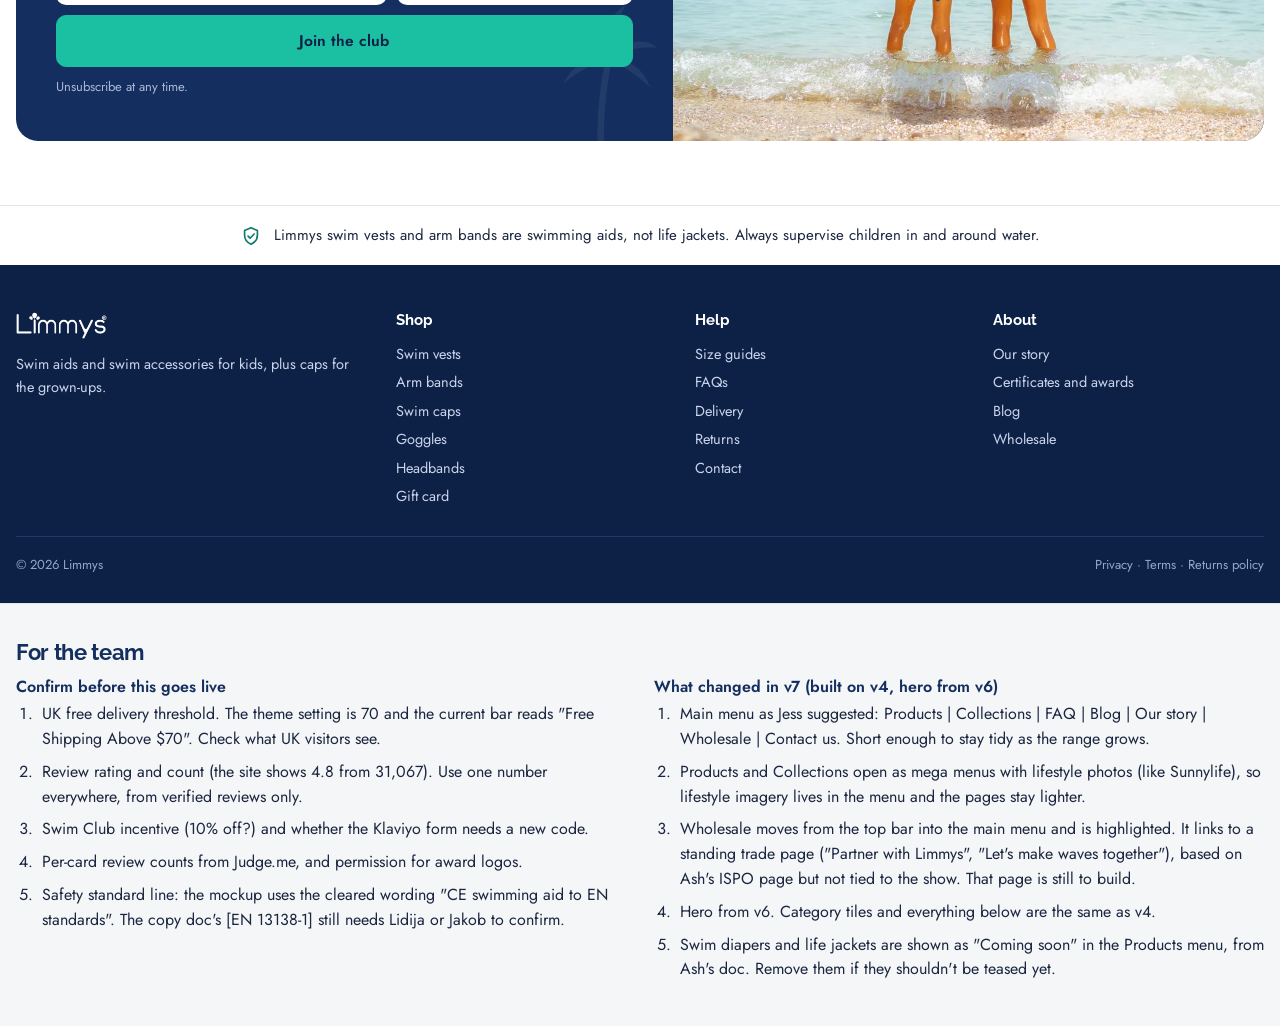
==== commit e9070c5b: "v7: new product lifestyle photos and headband tile Co-Authored-By: Claude Opus 5.5 <noreply@anthropi" ====
--- a/v7.html
+++ b/v7.html
@@ -431,6 +431,10 @@
 .cats:has(.amz) { grid-template-columns: repeat(3, minmax(0, 1fr)); gap: 20px; }
 .cat.amz h3 { font-size: 18px; }
 @media (max-width: 560px) { .cats:has(.amz) { grid-template-columns: repeat(2, minmax(0, 1fr)); gap: 12px; } }
+
+/* v7: lifestyle photo as the main card image */
+.card .ph img.cover { position: absolute; inset: 0; width: 100%; height: 100%; object-fit: cover; z-index: 1; }
+.card .ph:has(img.cover) .gfx.palm { display: none; }
 </style>
 
 <svg width="0" height="0" style="position:absolute" aria-hidden="true">
@@ -572,7 +576,7 @@
       <a class="cat amz" href="#bestsellers" style="background:rgb(255,234,243)"><div class="ph"><img src="img/t_armbands.webp" alt="Limmys arm bands in pink and yellow"></div><h3>Arm bands</h3><span class="meta">6 prints · £9.99</span></a>
       <a class="cat amz" href="#bestsellers" style="background:rgb(253,242,178)"><div class="ph"><img src="img/t_caps.webp" alt="Limmys silicone swim caps in five colours"></div><h3>Swim caps</h3><span class="meta">Kids and grown-ups · from £8.99</span></a>
       <a class="cat amz" href="#bestsellers" style="background:rgb(207,237,248)"><div class="ph"><img src="img/t_goggles.webp" alt="Kids swim goggles in pink and blue"></div><h3>Kids goggles</h3><span class="meta">2 colours · £9.99</span></a>
-      <a class="cat amz" href="#bestsellers" style="background:rgb(255,230,218)"><div class="ph"><img src="img/t_headbands.webp" alt="Four Limmys swim headbands"></div><h3>Swim headbands</h3><span class="meta">4 designs · £14.99</span></a>
+      <a class="cat amz" href="#bestsellers" style="background:rgb(220,245,238)"><div class="ph"><img src="img/t_headbands.webp" alt="Four Limmys swim headbands"></div><h3>Swim headbands</h3><span class="meta">4 designs · £14.99</span></a>
     </div>
   </div>
 </section>
@@ -619,7 +623,7 @@
       <div class="spot-art">
         <div class="disc"></div>
         <img class="p" id="spotImg" src="img/vest_azure.webp" alt="Classic swim vest, Azure Blue">
-        <img class="inset" src="img/spot_inset.webp" alt="Two children by a pool wearing Classic swim vests">
+        <img class="inset" src="img/p_spot.webp" alt="Boy by a pool wearing a Royal Blue Classic swim vest">
         <div class="callout co1"><span class="dot"></span><b>Grows with them</b>8 removable floats. Take them out in pairs as skills build.</div>
         <div class="callout co2"><span class="dot"></span><b>Sized by chest</b>S, M and L for ages 2 to 9.</div>
         <div class="callout co3"><span class="dot"></span><b>Soft neoprene</b>UV-resistant and quick to dry.</div>
@@ -794,7 +798,7 @@
         { n: "Sunset Blue", hex: "#f28a3b", img: "vest_sunset" },
         { n: "Berry Pink", hex: "#e04f9b", img: "vest_berry" },
         { n: "Pink Daisy", hex: "#f6b3cf", img: "vest_daisy" } ] },
-    { name: "Classic Swim Vest", badge: "Best seller", price: "£29.99", feat: "8 removable floats, take them out in pairs", vest: true, alt: "l_classic",
+    { name: "Classic Swim Vest", badge: "Best seller", price: "£29.99", feat: "8 removable floats, take them out in pairs", vest: true, alt: "p_classic",
       colours: [
         { n: "Pink Blossom", hex: "#ff6b7d", img: "vest_blossom" },
         { n: "Azure Blue", hex: "#7cc6f2", img: "vest_azure" },
@@ -803,7 +807,7 @@
         { n: "Pink Leopard", hex: "#f0408a", img: "vest_leopard" },
         { n: "Pink Windmill", hex: "#d84bb2", img: "vest_windmill" },
         { n: "Neon Green", hex: "#8be33c", img: "vest_green" } ] },
-    { name: "Arm Bands", price: "£9.99", feat: "Bright prints for first splashes", alt: "l_armbands",
+    { name: "Arm Bands", price: "£9.99", feat: "Bright prints for first splashes", alt: "p_armbands",
       colours: [
         { n: "Orange", hex: "#f7a21b", img: "arm_orange" },
         { n: "Purple", hex: "#6b5bd6", img: "arm_purple" },
@@ -811,18 +815,18 @@
         { n: "Red", hex: "#e8392f", img: "arm_red" },
         { n: "Yellow", hex: "#f5d90a", img: "arm_yellow" },
         { n: "Lemon", hex: "#b6dd4a", img: "arm_lemon" } ] },
-    { name: "Kids Swim Goggles", price: "£9.99", feat: "Sized for smaller faces", model: true, alt: "l_goggles",
+    { name: "Kids Swim Goggles", price: "£9.99", feat: "Sized for smaller faces", model: true, alt: "p_goggles",
       colours: [
         { n: "Pink", hex: "#f39bc8", img: "gog_pink.jpg" },
         { n: "Blue", hex: "#2d6fd6", img: "gog_blue.jpg" } ] },
-    { name: "Kids Swim Cap", price: "£8.99", feat: "100% silicone, one size", more: "6 colours", model: true, alt: "l_kidscap",
-      colours: [ { n: "Pink", hex: "#ff7fb5", img: "cap_kids.jpg" } ] },
+    { name: "Kids Swim Cap", price: "£8.99", feat: "100% silicone, one size", more: "6 colours", cover: true,
+      colours: [ { n: "Pink", hex: "#ff7fb5", img: "p_kidscap" } ] },
     { name: "Kids Long Hair Swim Cap", price: "£9.99", feat: "Extra room for long hair", more: "7 colours", model: true,
       colours: [ { n: "Dark Pink", hex: "#ff4f9a", img: "cap_kidslh.jpg" } ] },
-    { name: "Swim Headband", price: "£14.99", feat: "Covers the ears, adjustable strap", more: "4 designs · S, M, L", model: true, wide: true, alt: "l_headband2",
-      colours: [ { n: "Light Blue", hex: "#7fc4f5", img: "headband" } ] },
-    { name: "Long Hair Swim Cap", price: "£9.99", feat: "For grown-ups with long hair", more: "More colours", model: true, alt: "l_adultcap",
-      colours: [ { n: "Black", hex: "#1d1d1f", img: "cap_womenlh.jpg" } ] }
+    { name: "Swim Headband", price: "£14.99", feat: "Covers the ears, adjustable strap", more: "4 designs · S, M, L", cover: true, alt: "p_headband_towel",
+      colours: [ { n: "Pink Flowers", hex: "#f7b6d2", img: "p_headband_swim" } ] },
+    { name: "Long Hair Swim Cap", price: "£9.99", feat: "For grown-ups with long hair", more: "More colours", cover: true,
+      colours: [ { n: "Black", hex: "#1d1d1f", img: "p_adultcap" } ] }
   ];
   function src(f) { return "img/" + (f.indexOf(".") > -1 ? f : f + ".webp"); }
   var BG = { vest_sunshine: "sky", vest_sunset: "coral", vest_berry: "pinkt", vest_daisy: "lilac", vest_blossom: "pinkt", vest_azure: "sky",
@@ -846,7 +850,7 @@
     var action = p.vest
       ? '<div class="sizes" role="group" aria-label="Choose a size"><button type="button">S<small>2 to 3</small></button><button type="button">M<small>3 to 6</small></button><button type="button">L<small>6 to 9</small></button></div>'
       : '<button type="button" class="add">Add to basket</button>';
-    var imgCls = p.model ? "model" + (p.wide ? " wide" : "") : "p";
+    var imgCls = p.cover ? "cover" : p.model ? "model" + (p.wide ? " wide" : "") : "p";
     el.innerHTML =
       '<div class="ph" style="background:' + bg(c0.img) + '"><svg class="gfx palm"><use href="#palm"/></svg>' +
         (p.badge ? '<span class="badge' + (p.dark ? ' dark' : '') + '">' + esc(p.badge) + '</span>' : '') +
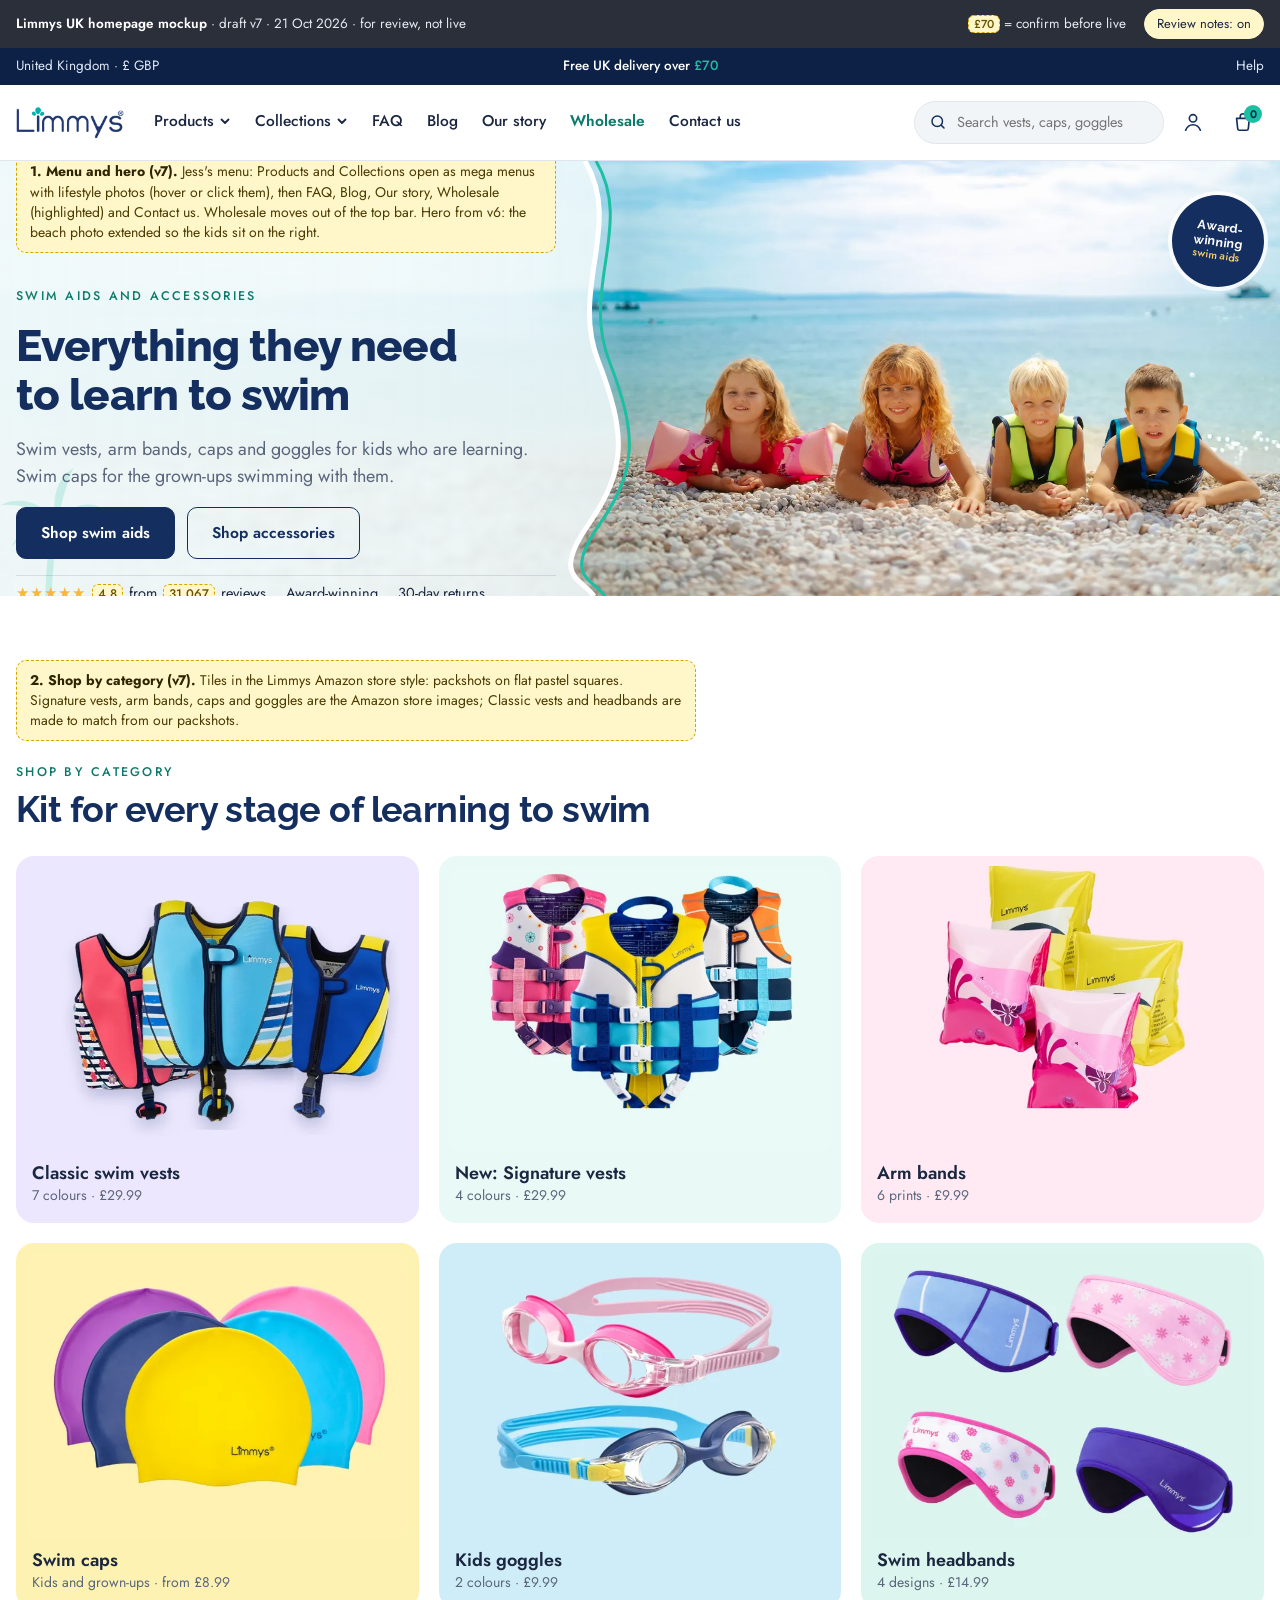
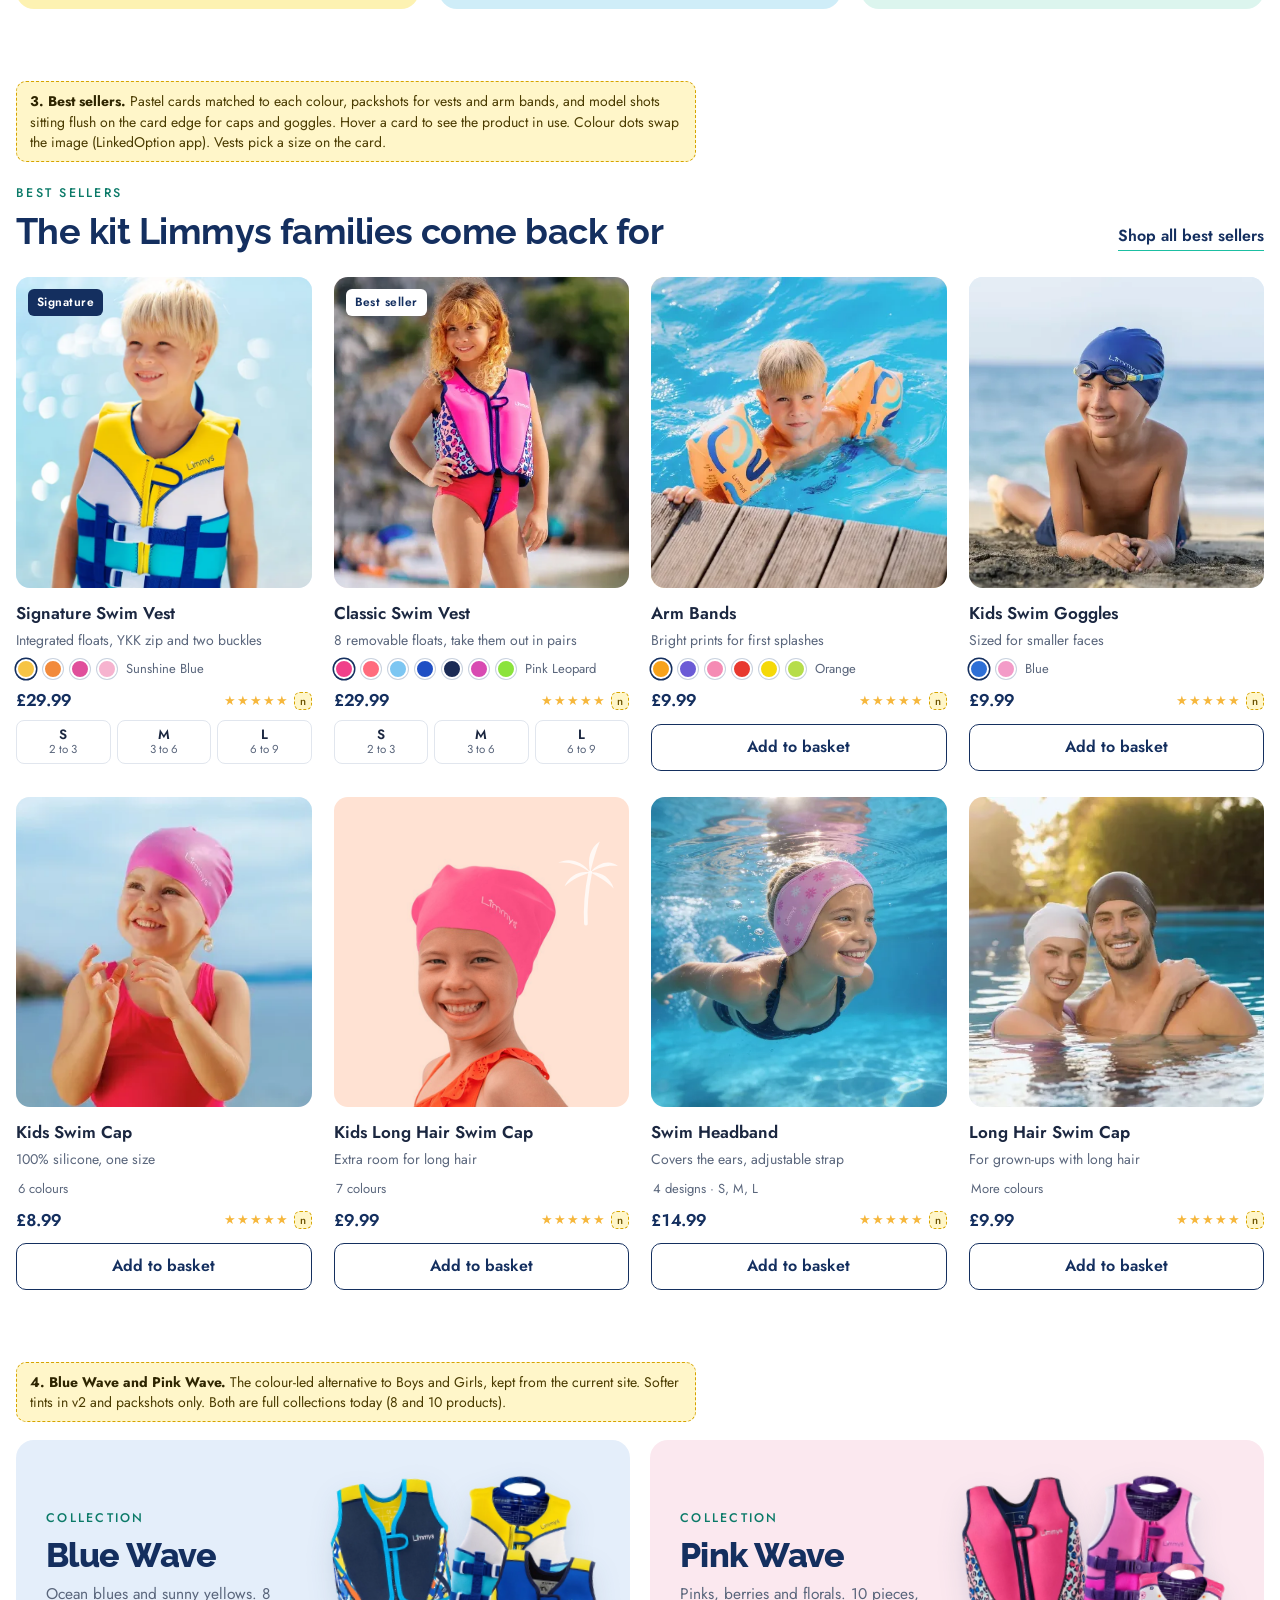
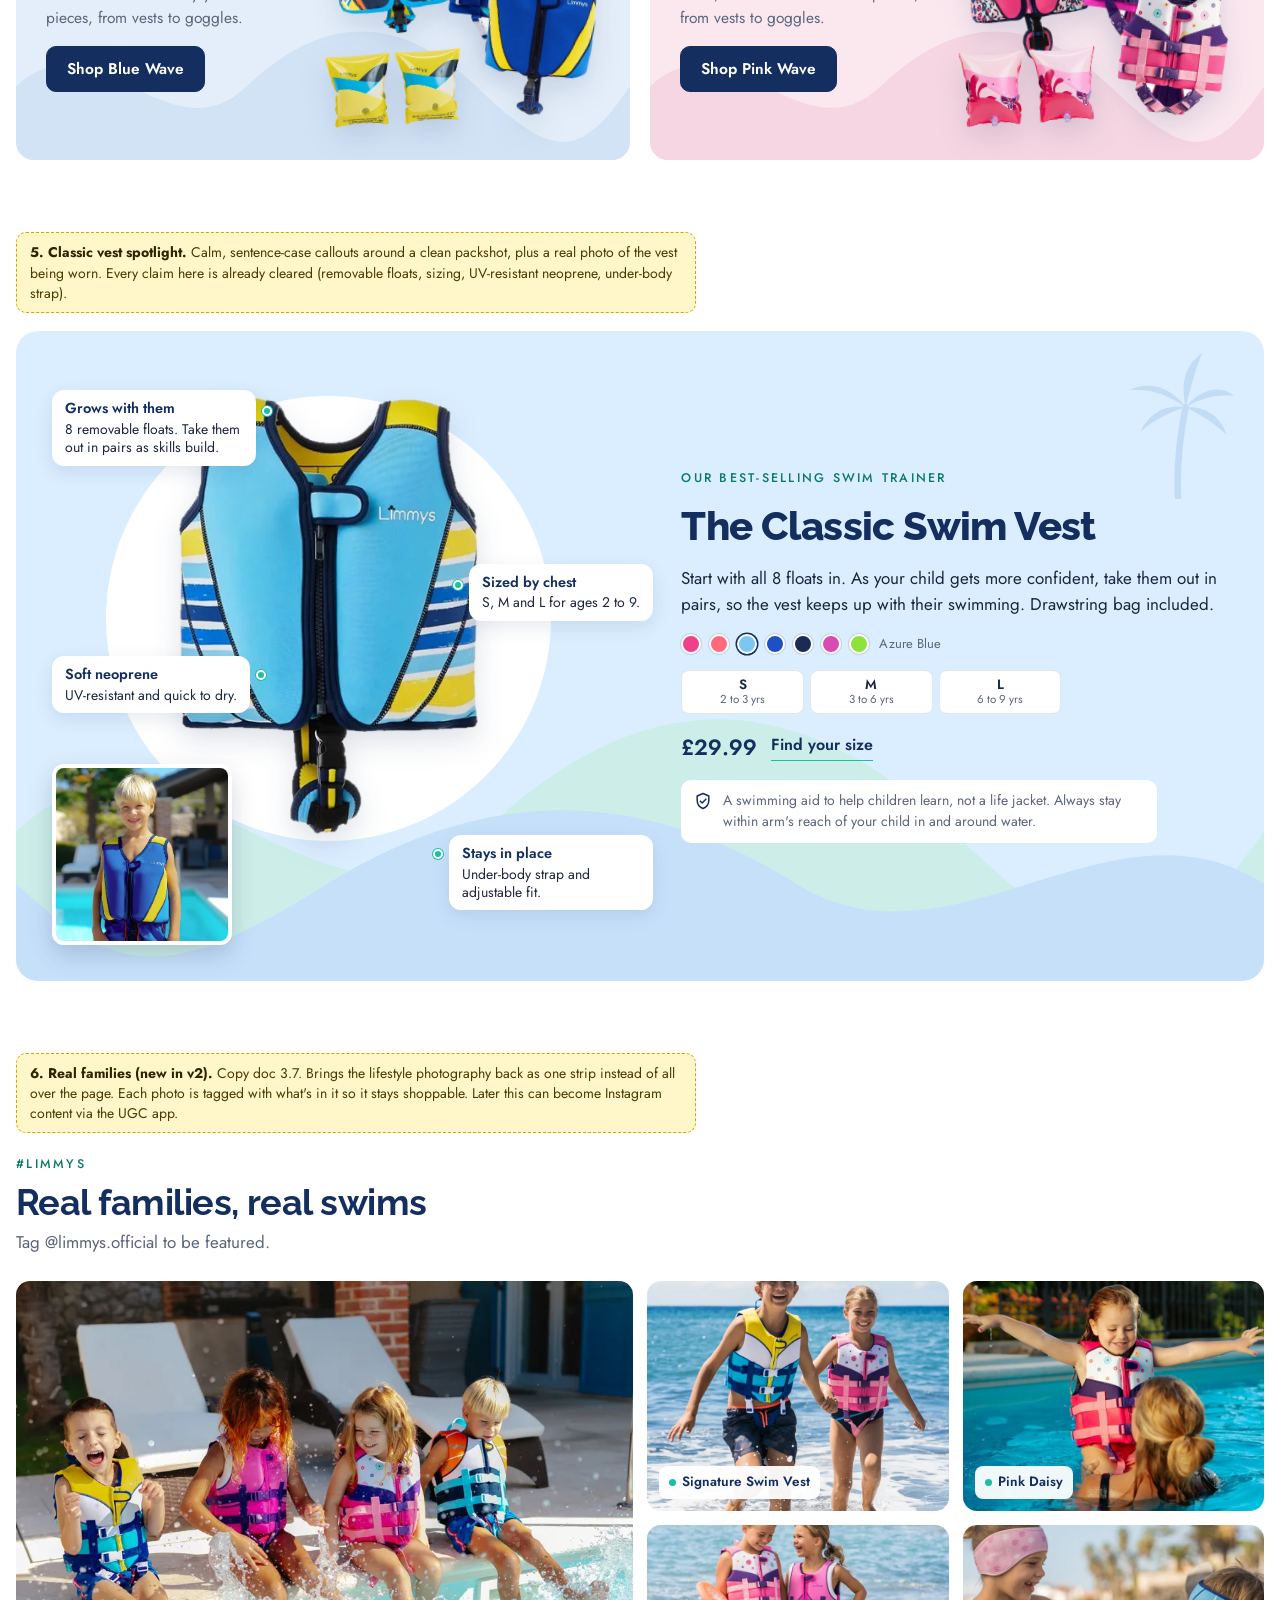
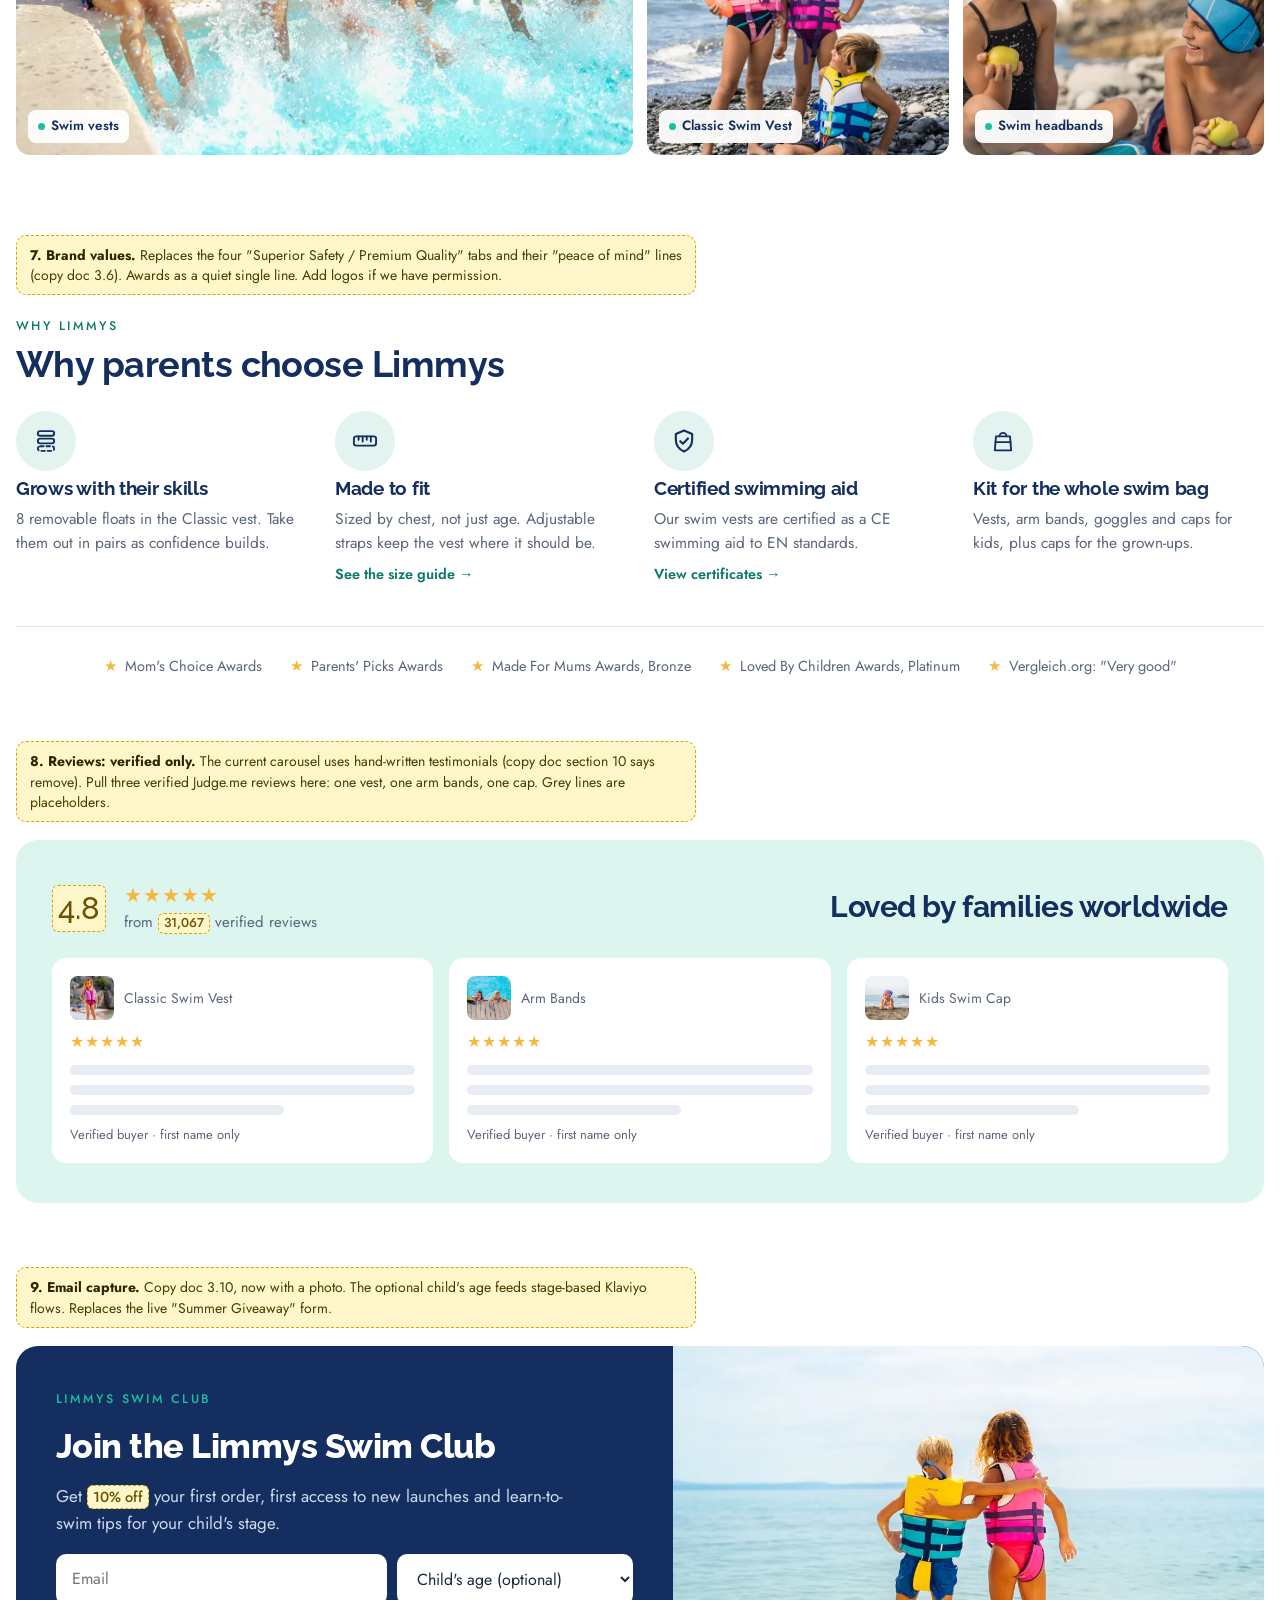
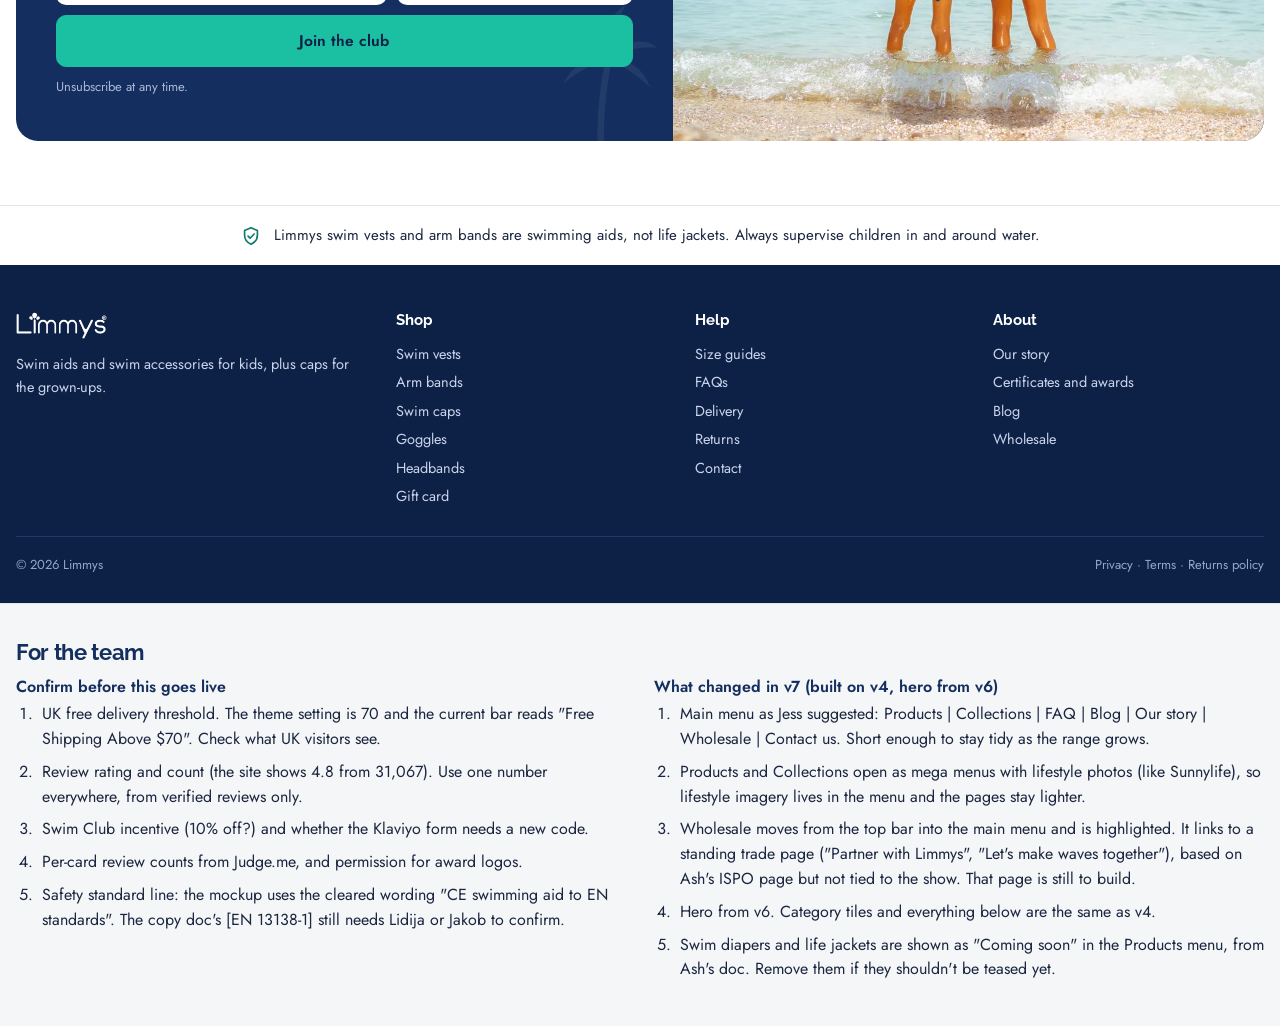
==== commit 36984c99: "v7: lifestyle photo first on every best seller card Co-Authored-By: Claude Opus 5.5 <noreply@anthrop" ====
--- a/v7.html
+++ b/v7.html
@@ -435,6 +435,9 @@
 /* v7: lifestyle photo as the main card image */
 .card .ph img.cover { position: absolute; inset: 0; width: 100%; height: 100%; object-fit: cover; z-index: 1; }
 .card .ph:has(img.cover) .gfx.palm { display: none; }
+/* lifestyle photo shows first; hover or picking a colour reveals the product shot */
+.card .ph .life { position: absolute; inset: 0; width: 100%; height: 100%; object-fit: cover; z-index: 2; transition: opacity .35s ease; }
+.card:hover .ph .life, .card.picked .ph .life { opacity: 0; }
 </style>
 
 <svg width="0" height="0" style="position:absolute" aria-hidden="true">
@@ -800,11 +803,11 @@
         { n: "Pink Daisy", hex: "#f6b3cf", img: "vest_daisy" } ] },
     { name: "Classic Swim Vest", badge: "Best seller", price: "£29.99", feat: "8 removable floats, take them out in pairs", vest: true, alt: "p_classic",
       colours: [
+        { n: "Pink Leopard", hex: "#f0408a", img: "vest_leopard" },
         { n: "Pink Blossom", hex: "#ff6b7d", img: "vest_blossom" },
         { n: "Azure Blue", hex: "#7cc6f2", img: "vest_azure" },
         { n: "Royal Blue", hex: "#1f4fc4", img: "vest_royal" },
         { n: "Navy Blue", hex: "#1b2b55", img: "vest_navy" },
-        { n: "Pink Leopard", hex: "#f0408a", img: "vest_leopard" },
         { n: "Pink Windmill", hex: "#d84bb2", img: "vest_windmill" },
         { n: "Neon Green", hex: "#8be33c", img: "vest_green" } ] },
     { name: "Arm Bands", price: "£9.99", feat: "Bright prints for first splashes", alt: "p_armbands",
@@ -817,8 +820,8 @@
         { n: "Lemon", hex: "#b6dd4a", img: "arm_lemon" } ] },
     { name: "Kids Swim Goggles", price: "£9.99", feat: "Sized for smaller faces", model: true, alt: "p_goggles",
       colours: [
-        { n: "Pink", hex: "#f39bc8", img: "gog_pink.jpg" },
-        { n: "Blue", hex: "#2d6fd6", img: "gog_blue.jpg" } ] },
+        { n: "Blue", hex: "#2d6fd6", img: "gog_blue.jpg" },
+        { n: "Pink", hex: "#f39bc8", img: "gog_pink.jpg" } ] },
     { name: "Kids Swim Cap", price: "£8.99", feat: "100% silicone, one size", more: "6 colours", cover: true,
       colours: [ { n: "Pink", hex: "#ff7fb5", img: "p_kidscap" } ] },
     { name: "Kids Long Hair Swim Cap", price: "£9.99", feat: "Extra room for long hair", more: "7 colours", model: true,
@@ -855,7 +858,7 @@
       '<div class="ph" style="background:' + bg(c0.img) + '"><svg class="gfx palm"><use href="#palm"/></svg>' +
         (p.badge ? '<span class="badge' + (p.dark ? ' dark' : '') + '">' + esc(p.badge) + '</span>' : '') +
         '<img class="' + imgCls + '" src="' + src(c0.img) + '" alt="' + esc(p.name + ", " + c0.n) + '">' +
-        (p.alt ? '<img class="alt" src="img/' + p.alt + '.webp" alt="">' : '') +
+        (p.alt ? '<img class="' + (p.cover ? 'alt' : 'life') + '" src="img/' + p.alt + '.webp" alt="">' : '') +
       '</div>' +
       '<div class="body"><h3>' + esc(p.name) + '</h3><p class="feat">' + esc(p.feat) + '</p>' +
         '<div class="swatches">' + sw + '</div>' +
@@ -864,7 +867,7 @@
     var img = el.querySelector(".ph img"), lab = el.querySelector(".sw-label"), current = c0;
     el.querySelectorAll(".sw-btn").forEach(function (b) {
       b.addEventListener("click", function () {
-        current = p.colours[+b.dataset.j]; img.src = src(current.img); el.querySelector(".ph").style.background = bg(current.img); img.alt = p.name + ", " + current.n; lab.textContent = current.n;
+        el.classList.add("picked"); current = p.colours[+b.dataset.j]; img.src = src(current.img); el.querySelector(".ph").style.background = bg(current.img); img.alt = p.name + ", " + current.n; lab.textContent = current.n;
         el.querySelectorAll(".sw-btn").forEach(function (o) { o.setAttribute("aria-pressed", o === b); });
       });
     });
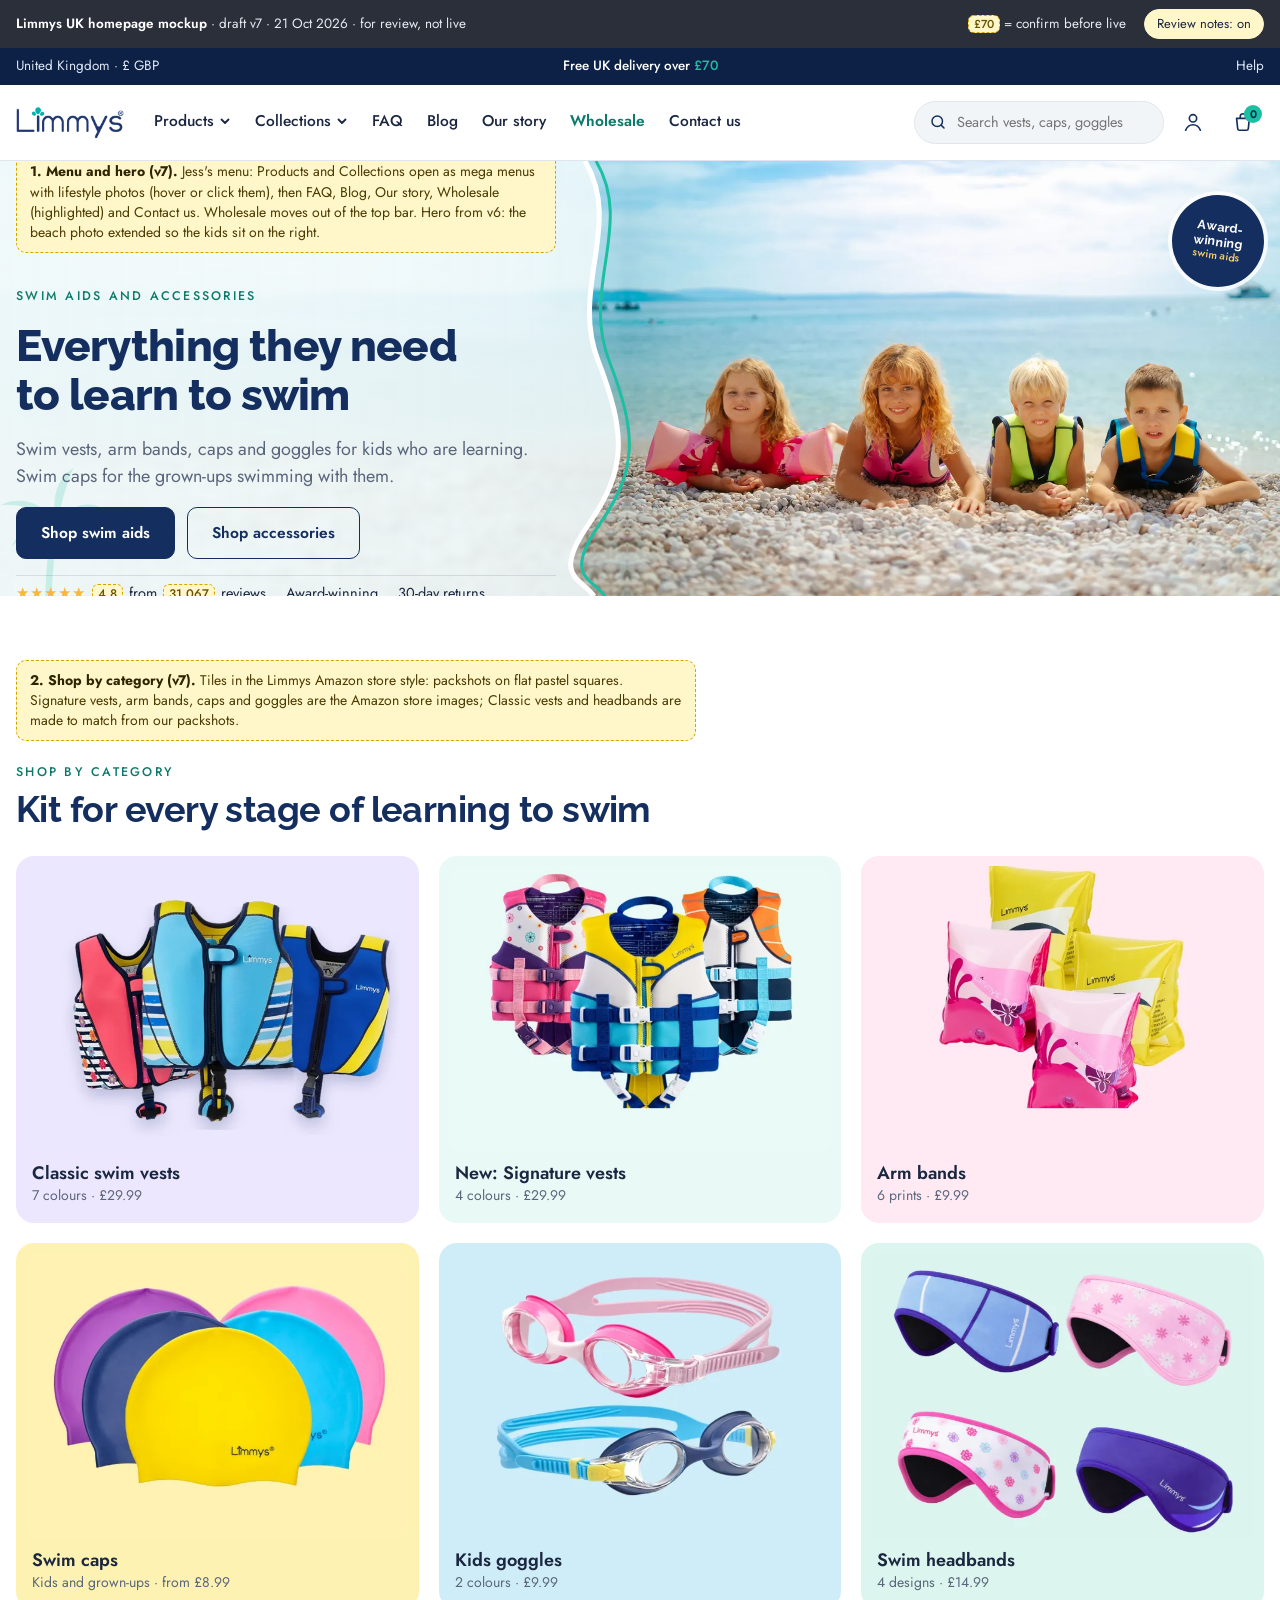
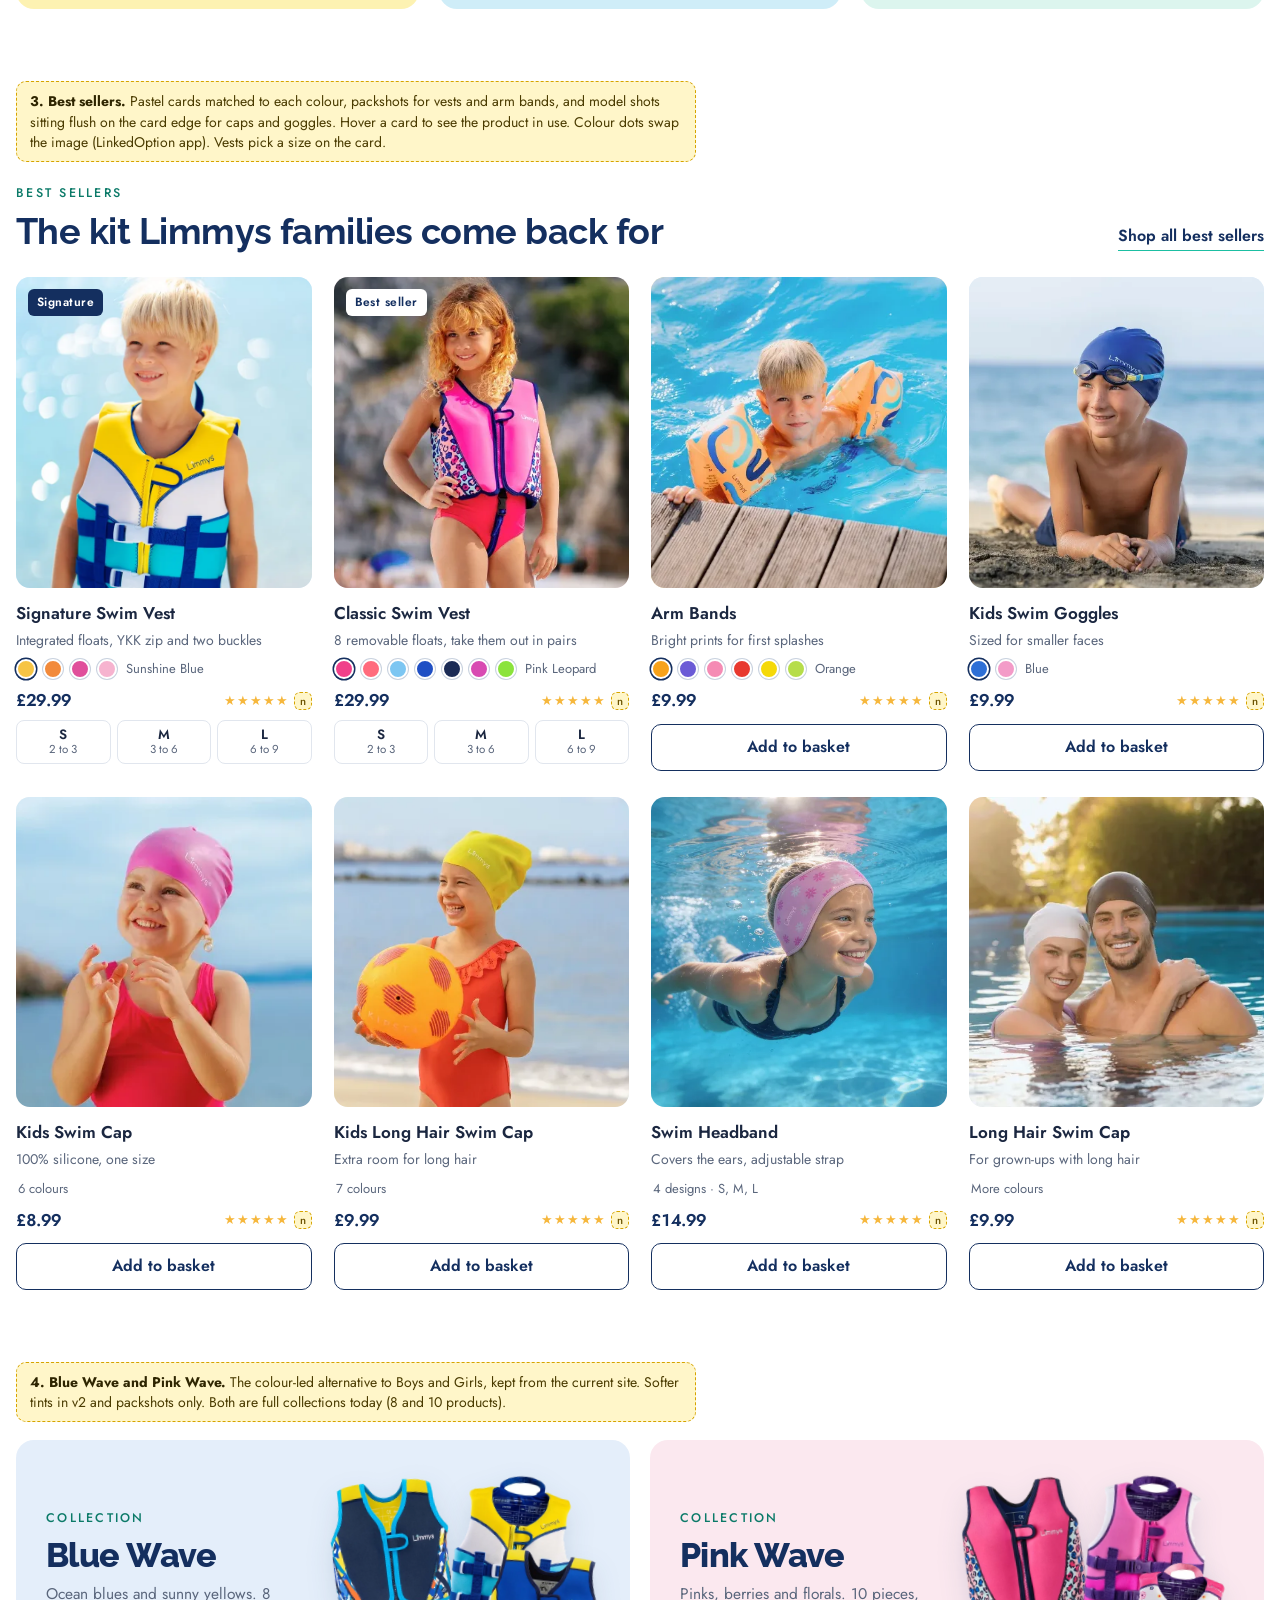
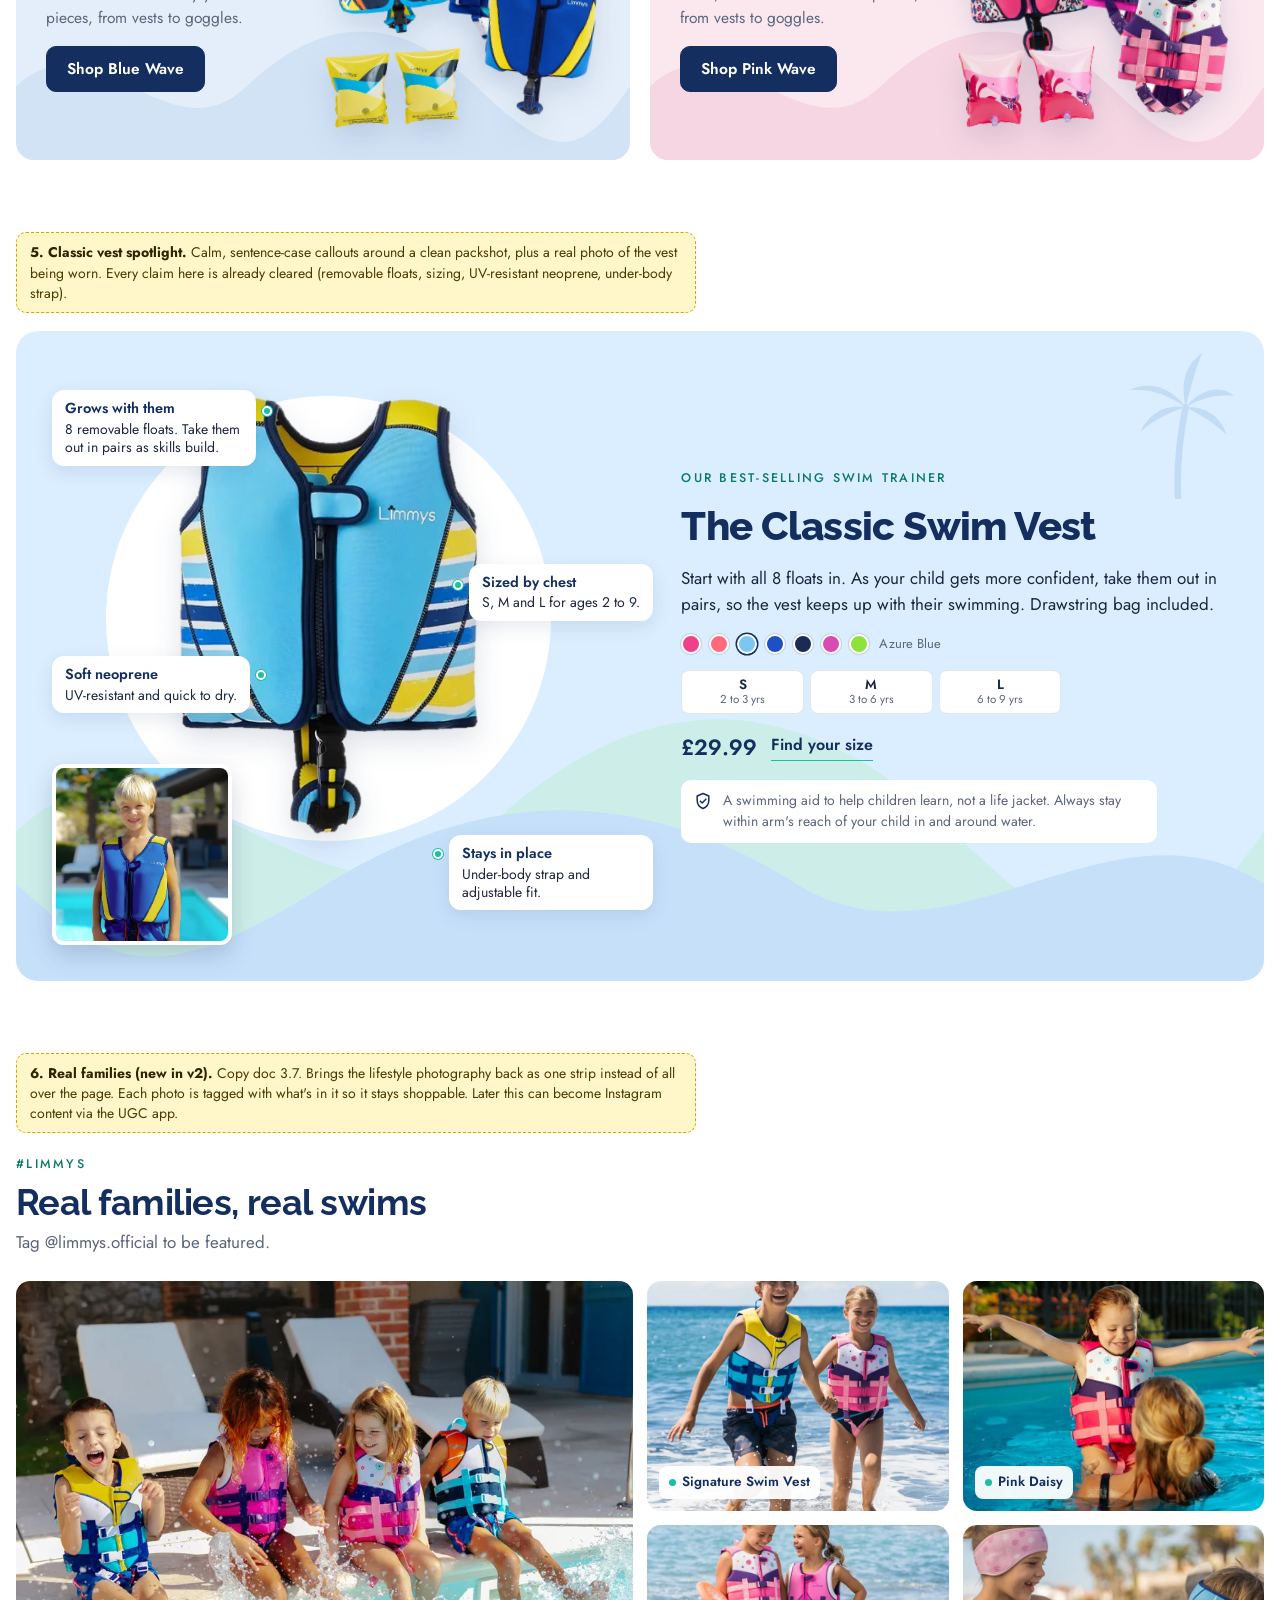
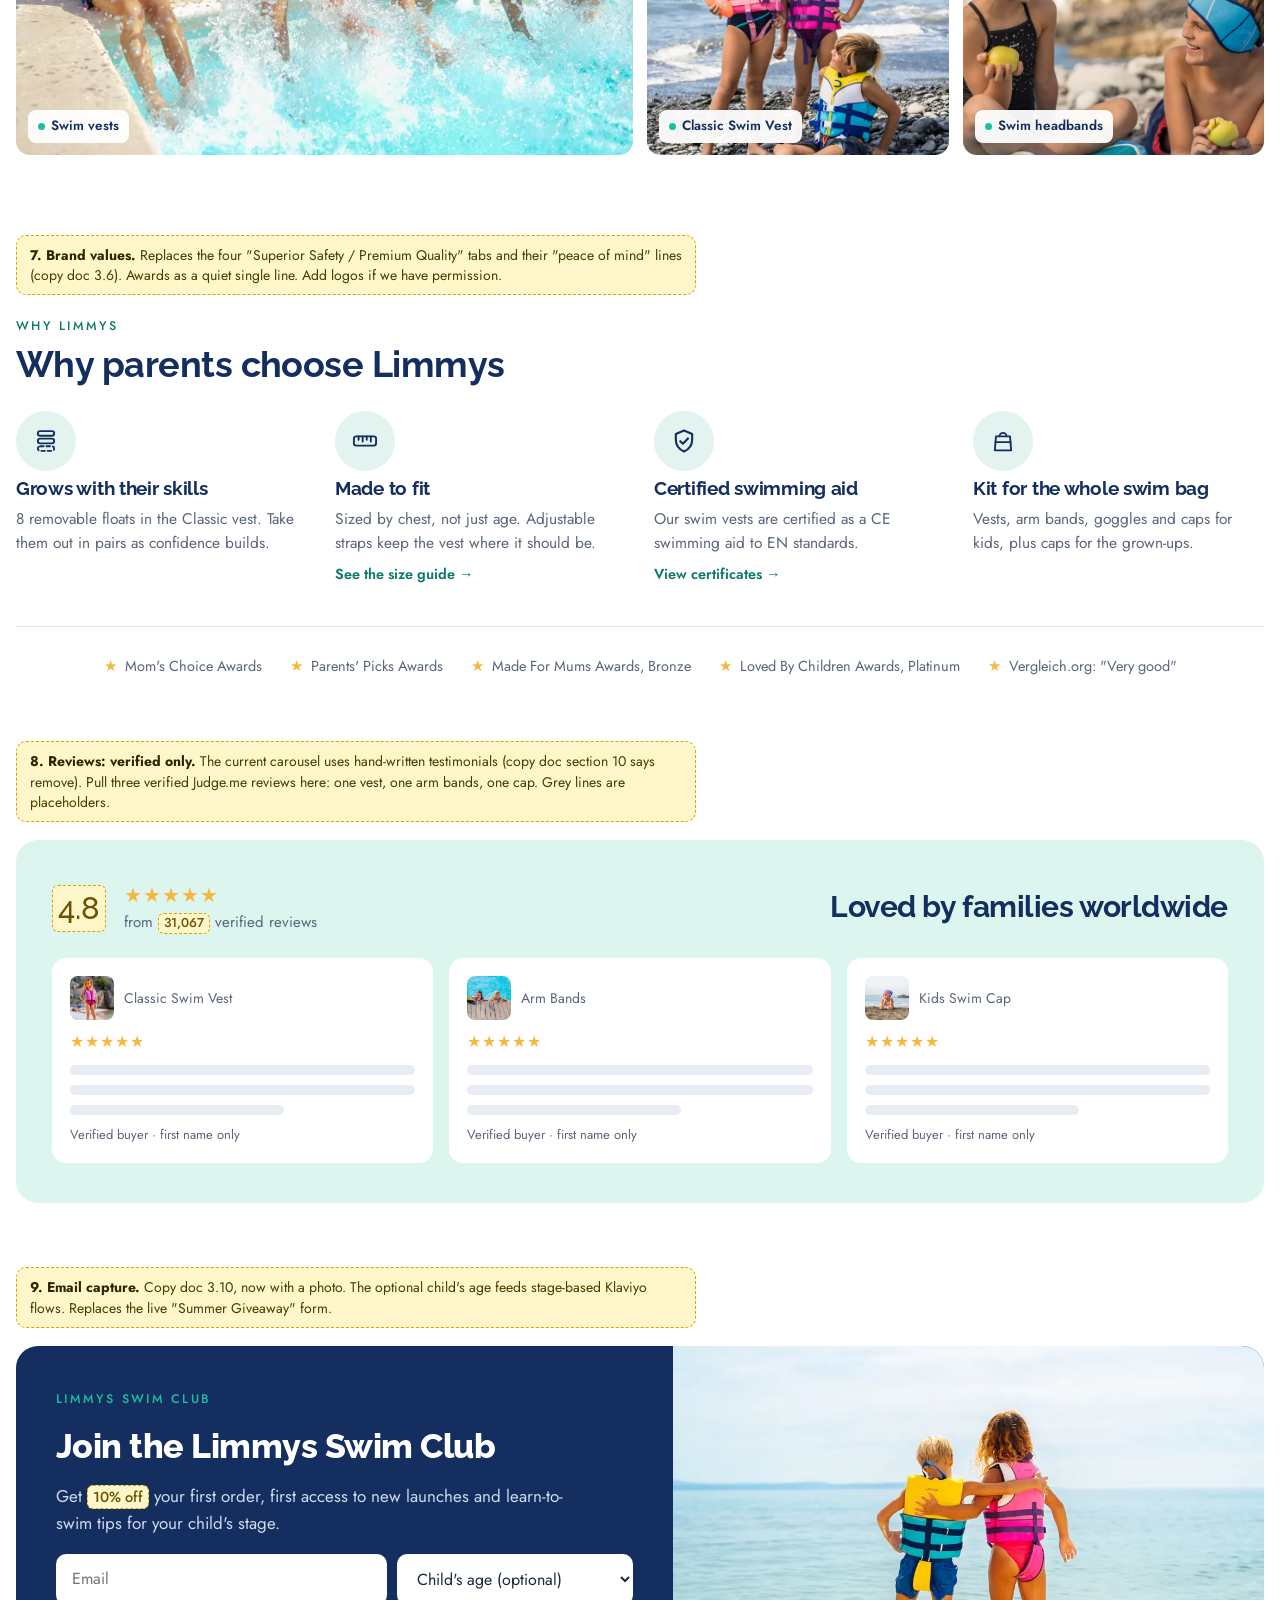
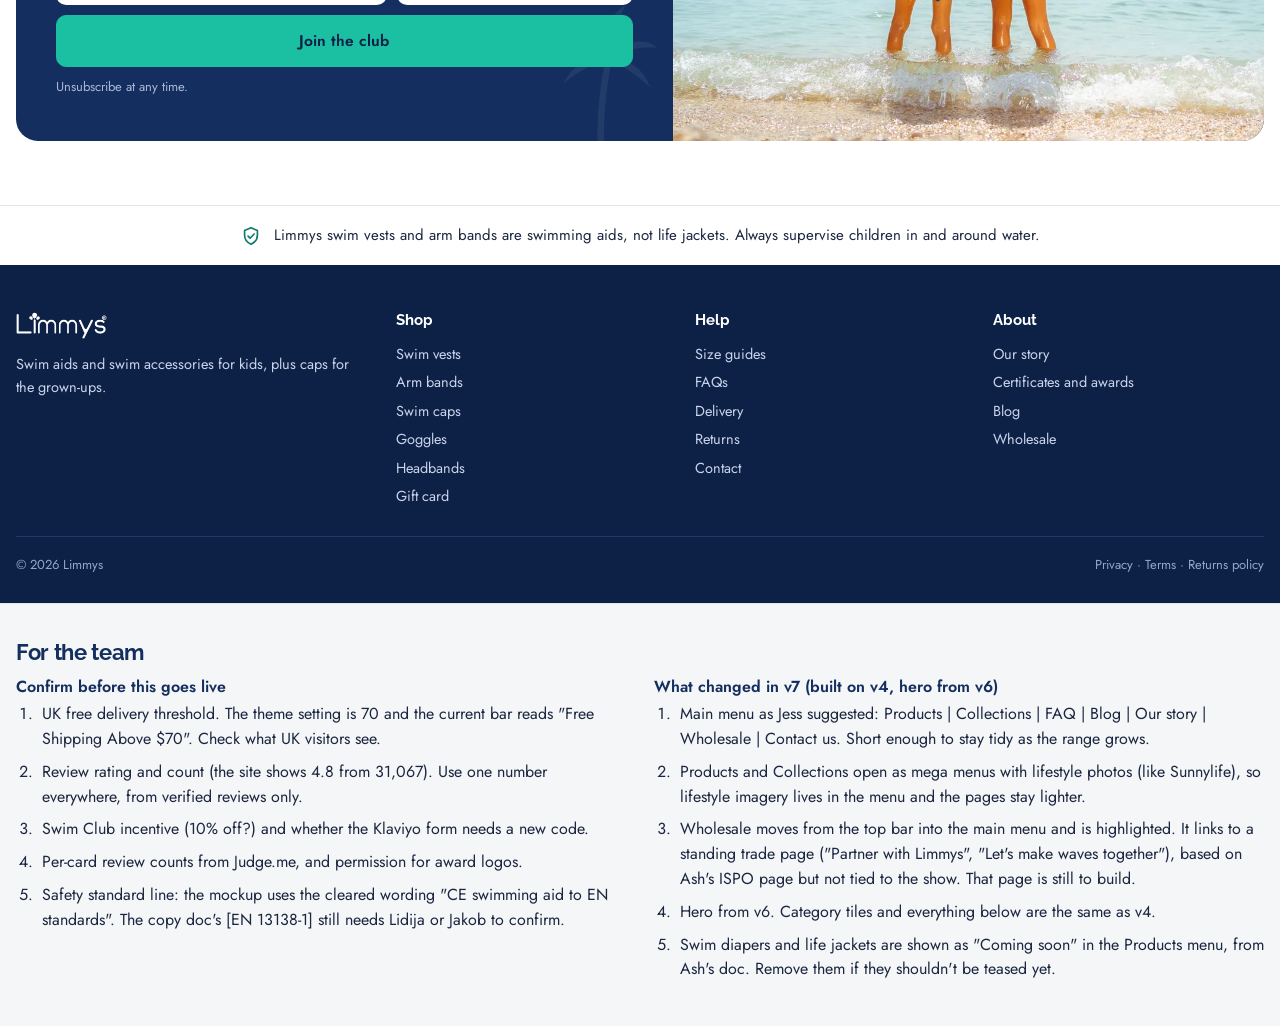
==== commit 6ea0787e: "v7: kids long hair cap photo, tighter Classic crop Co-Authored-By: Claude Opus 5.5 <noreply@anthropi" ====
--- a/v7.html
+++ b/v7.html
@@ -801,7 +801,7 @@
         { n: "Sunset Blue", hex: "#f28a3b", img: "vest_sunset" },
         { n: "Berry Pink", hex: "#e04f9b", img: "vest_berry" },
         { n: "Pink Daisy", hex: "#f6b3cf", img: "vest_daisy" } ] },
-    { name: "Classic Swim Vest", badge: "Best seller", price: "£29.99", feat: "8 removable floats, take them out in pairs", vest: true, alt: "p_classic",
+    { name: "Classic Swim Vest", badge: "Best seller", price: "£29.99", feat: "8 removable floats, take them out in pairs", vest: true, alt: "p_classic2",
       colours: [
         { n: "Pink Leopard", hex: "#f0408a", img: "vest_leopard" },
         { n: "Pink Blossom", hex: "#ff6b7d", img: "vest_blossom" },
@@ -824,8 +824,8 @@
         { n: "Pink", hex: "#f39bc8", img: "gog_pink.jpg" } ] },
     { name: "Kids Swim Cap", price: "£8.99", feat: "100% silicone, one size", more: "6 colours", cover: true,
       colours: [ { n: "Pink", hex: "#ff7fb5", img: "p_kidscap" } ] },
-    { name: "Kids Long Hair Swim Cap", price: "£9.99", feat: "Extra room for long hair", more: "7 colours", model: true,
-      colours: [ { n: "Dark Pink", hex: "#ff4f9a", img: "cap_kidslh.jpg" } ] },
+    { name: "Kids Long Hair Swim Cap", price: "£9.99", feat: "Extra room for long hair", more: "7 colours", cover: true,
+      colours: [ { n: "Yellow", hex: "#f5d90a", img: "p_kidslh" } ] },
     { name: "Swim Headband", price: "£14.99", feat: "Covers the ears, adjustable strap", more: "4 designs · S, M, L", cover: true, alt: "p_headband_towel",
       colours: [ { n: "Pink Flowers", hex: "#f7b6d2", img: "p_headband_swim" } ] },
     { name: "Long Hair Swim Cap", price: "£9.99", feat: "For grown-ups with long hair", more: "More colours", cover: true,
